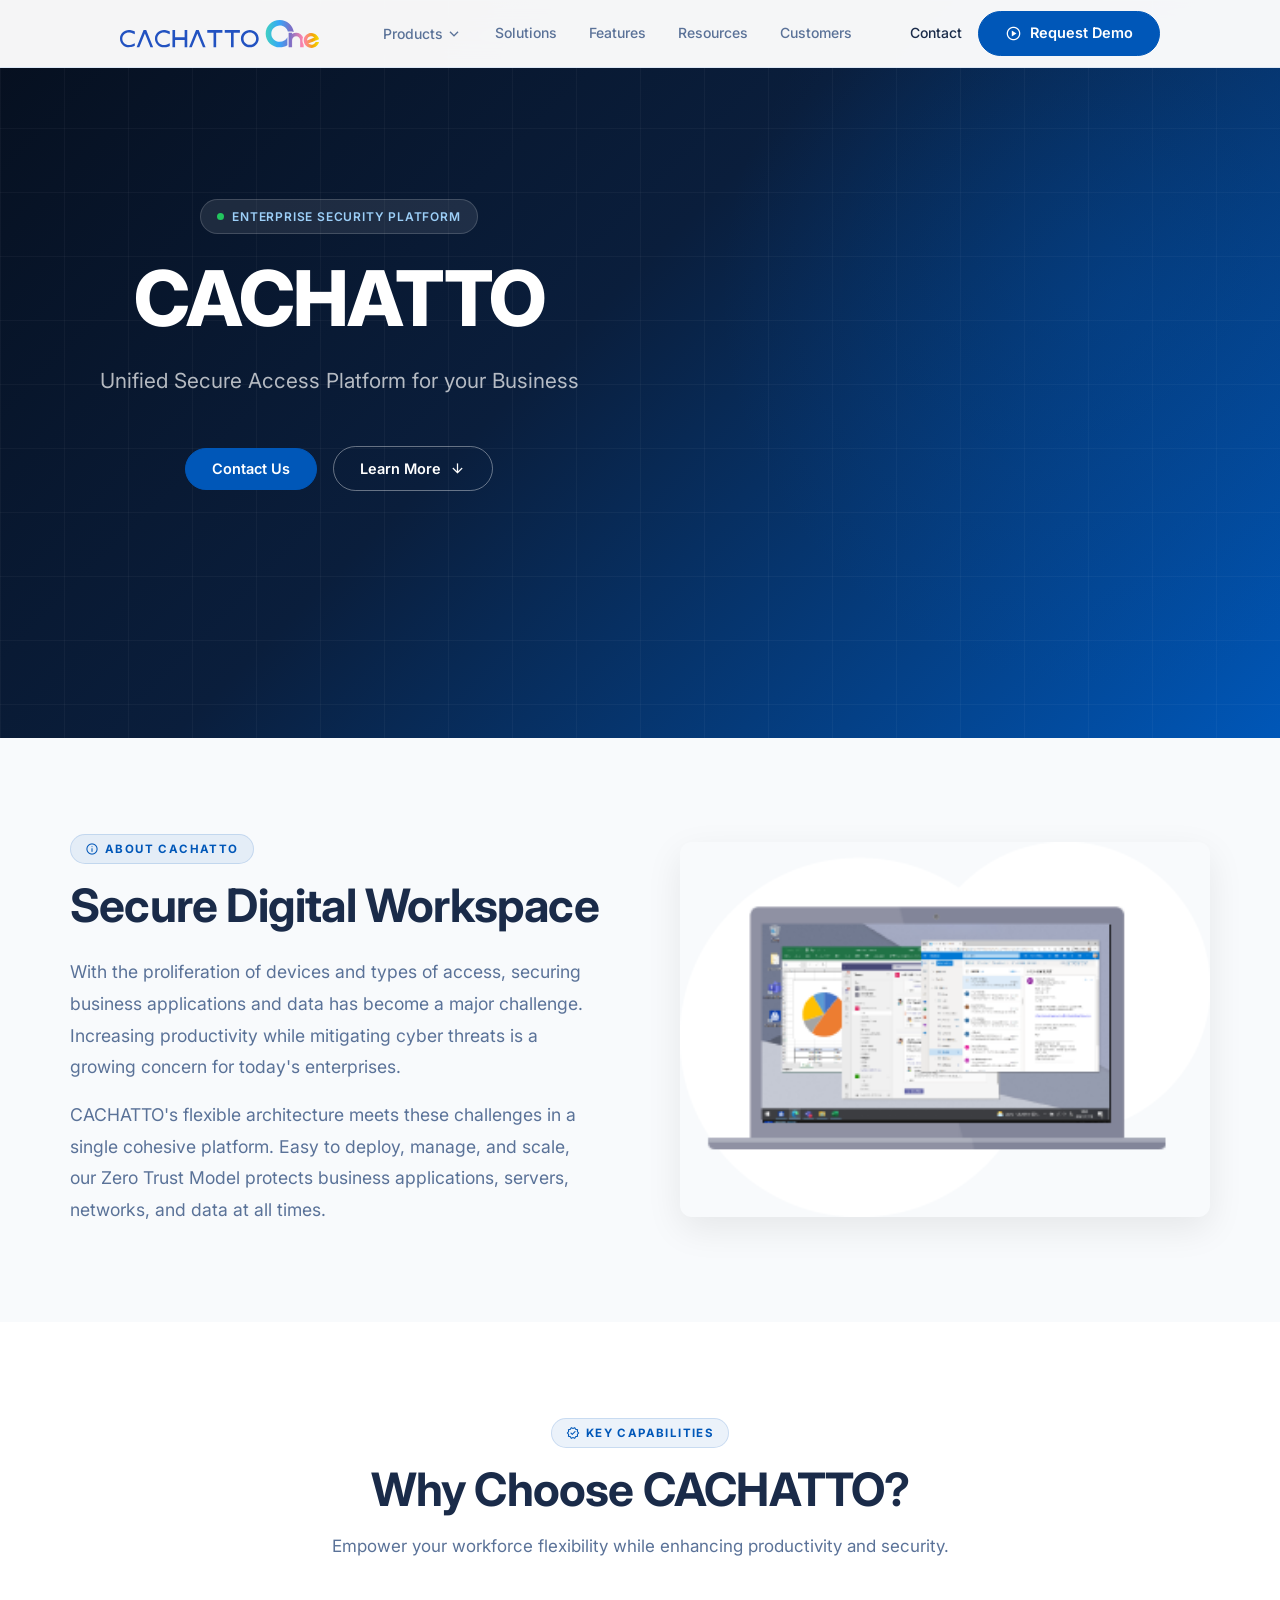
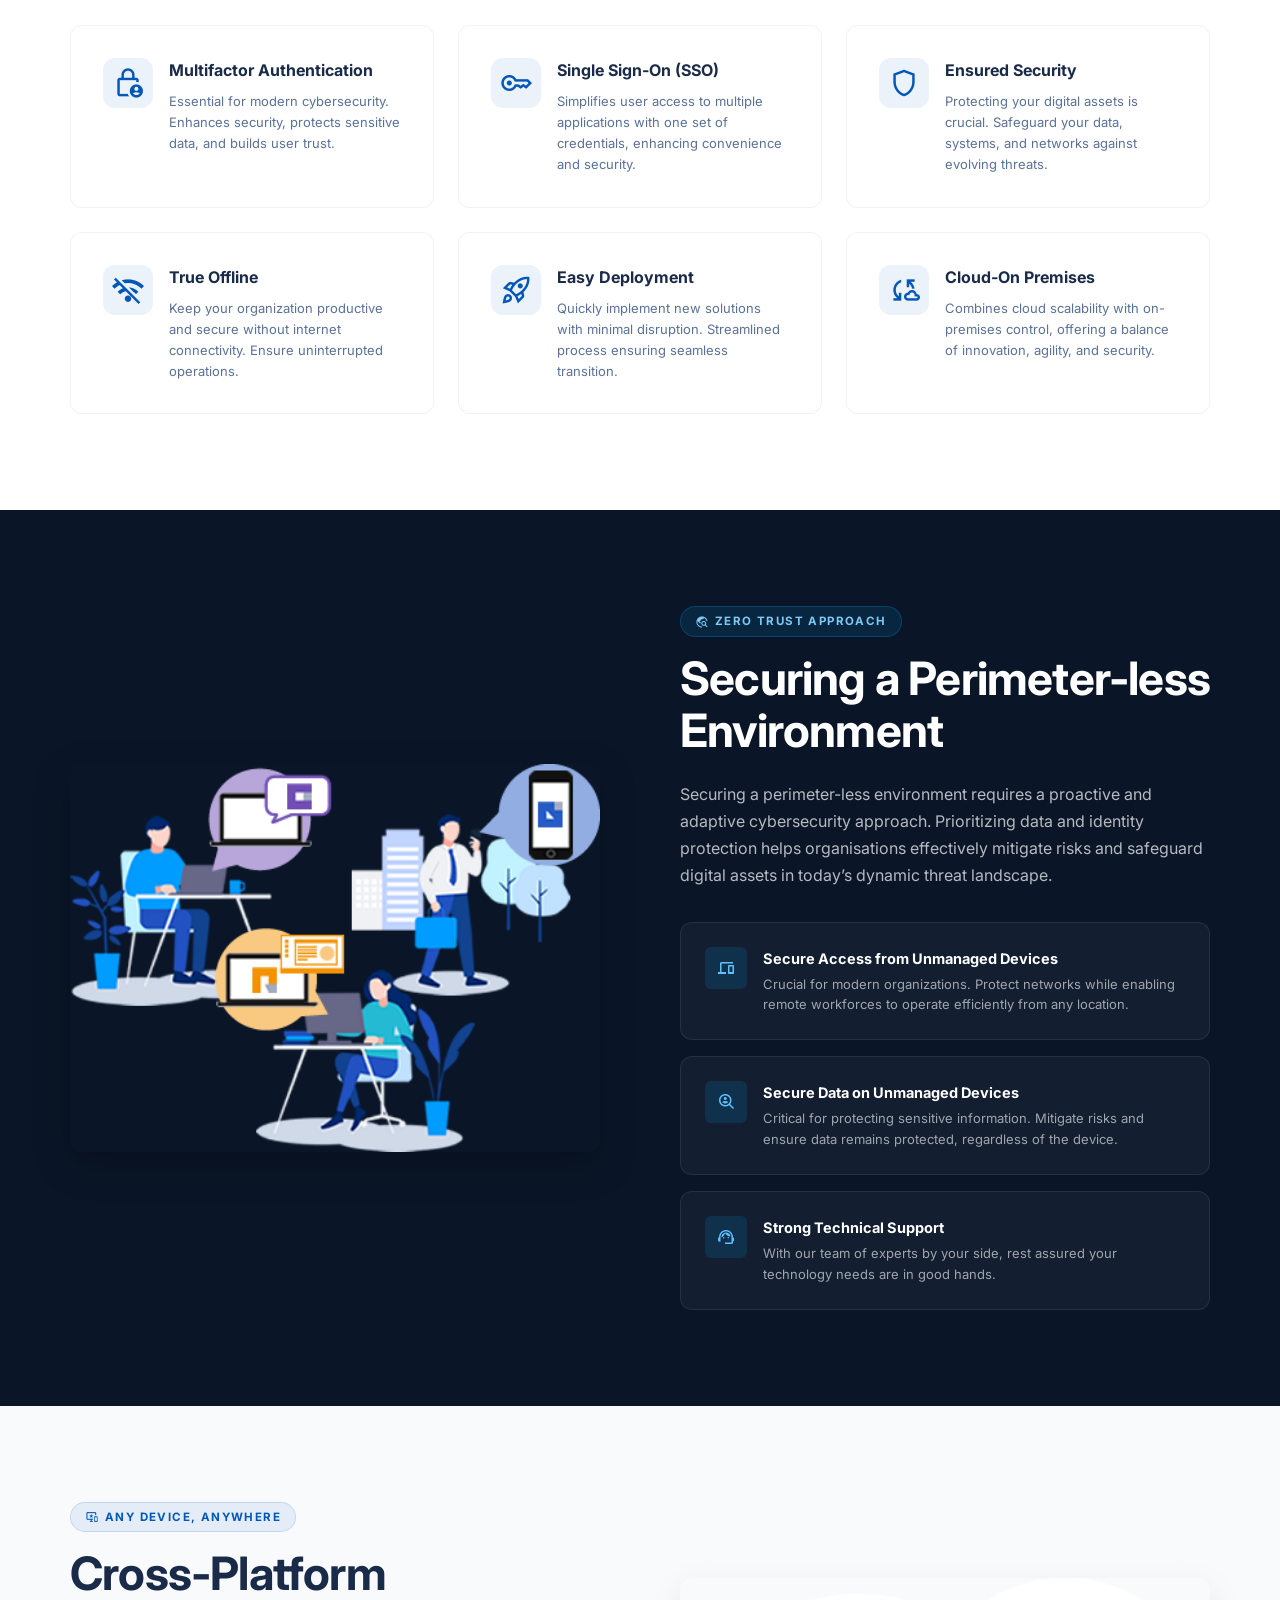
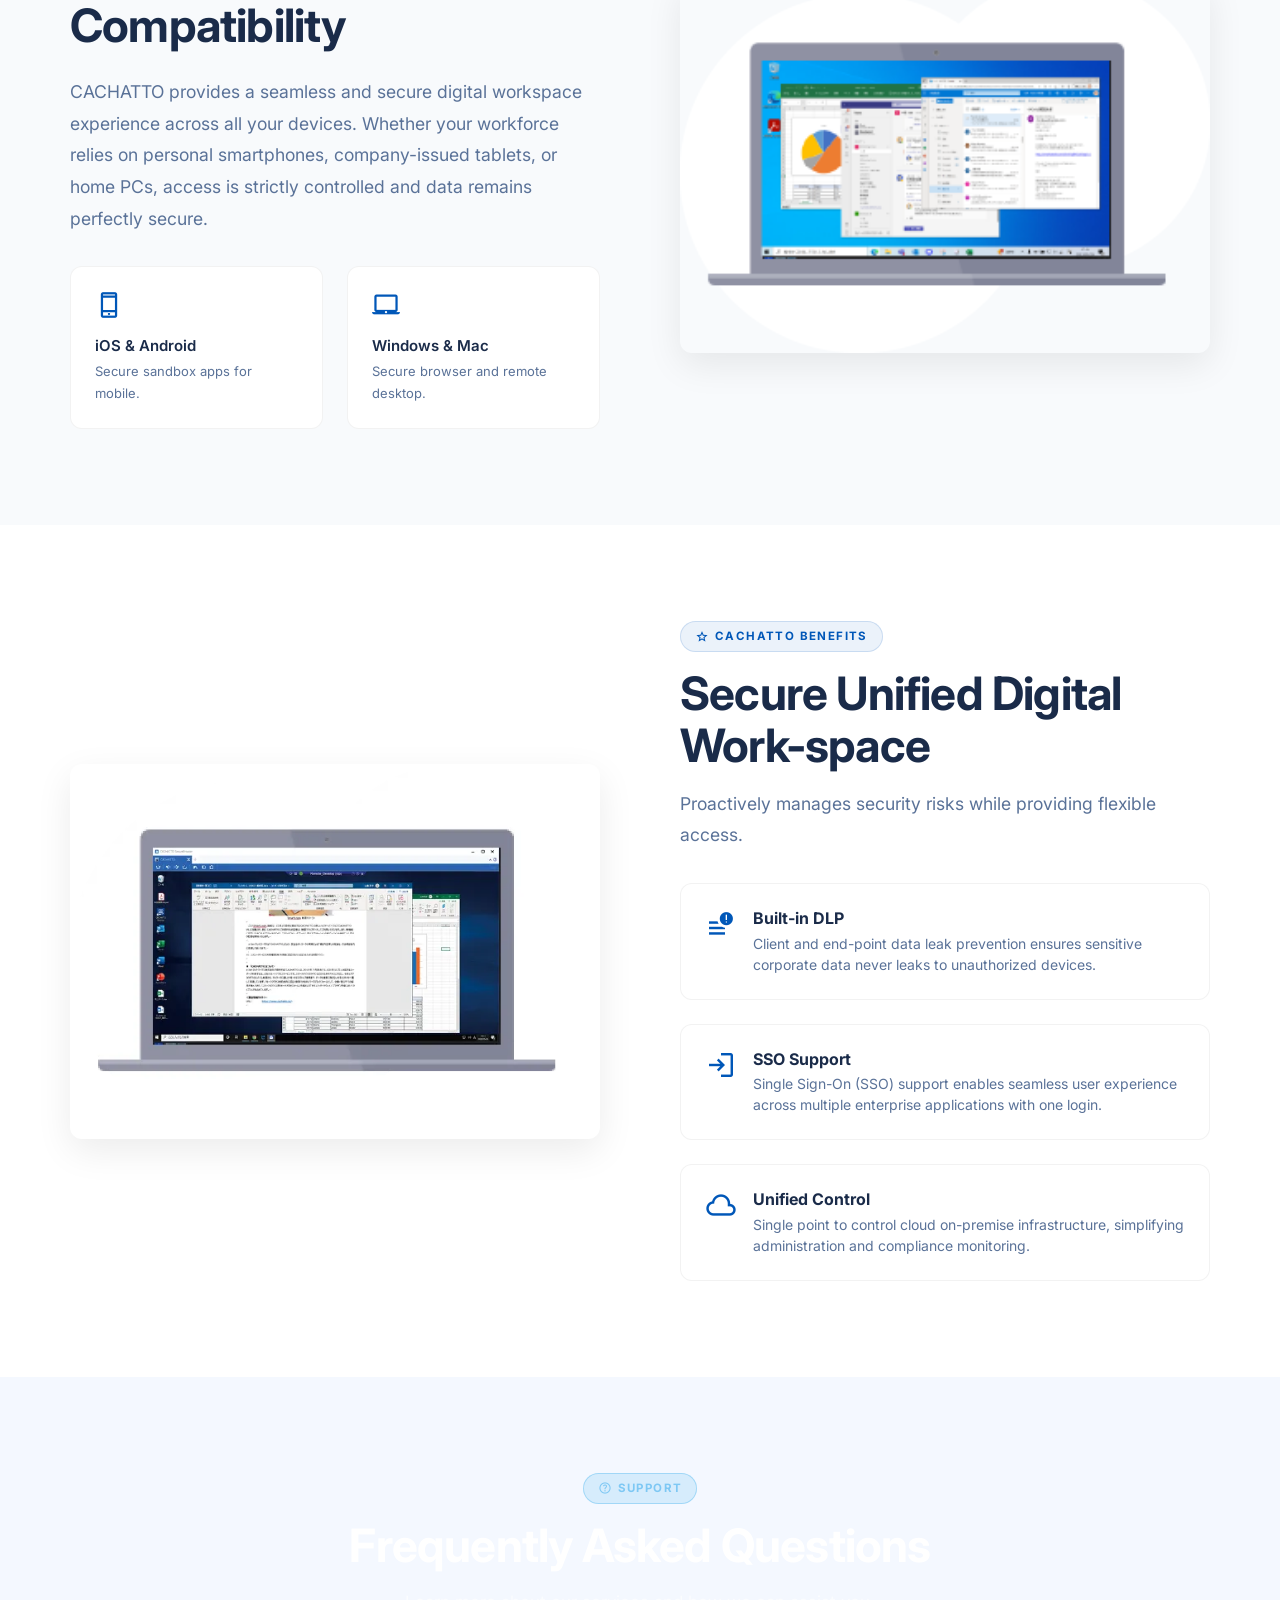
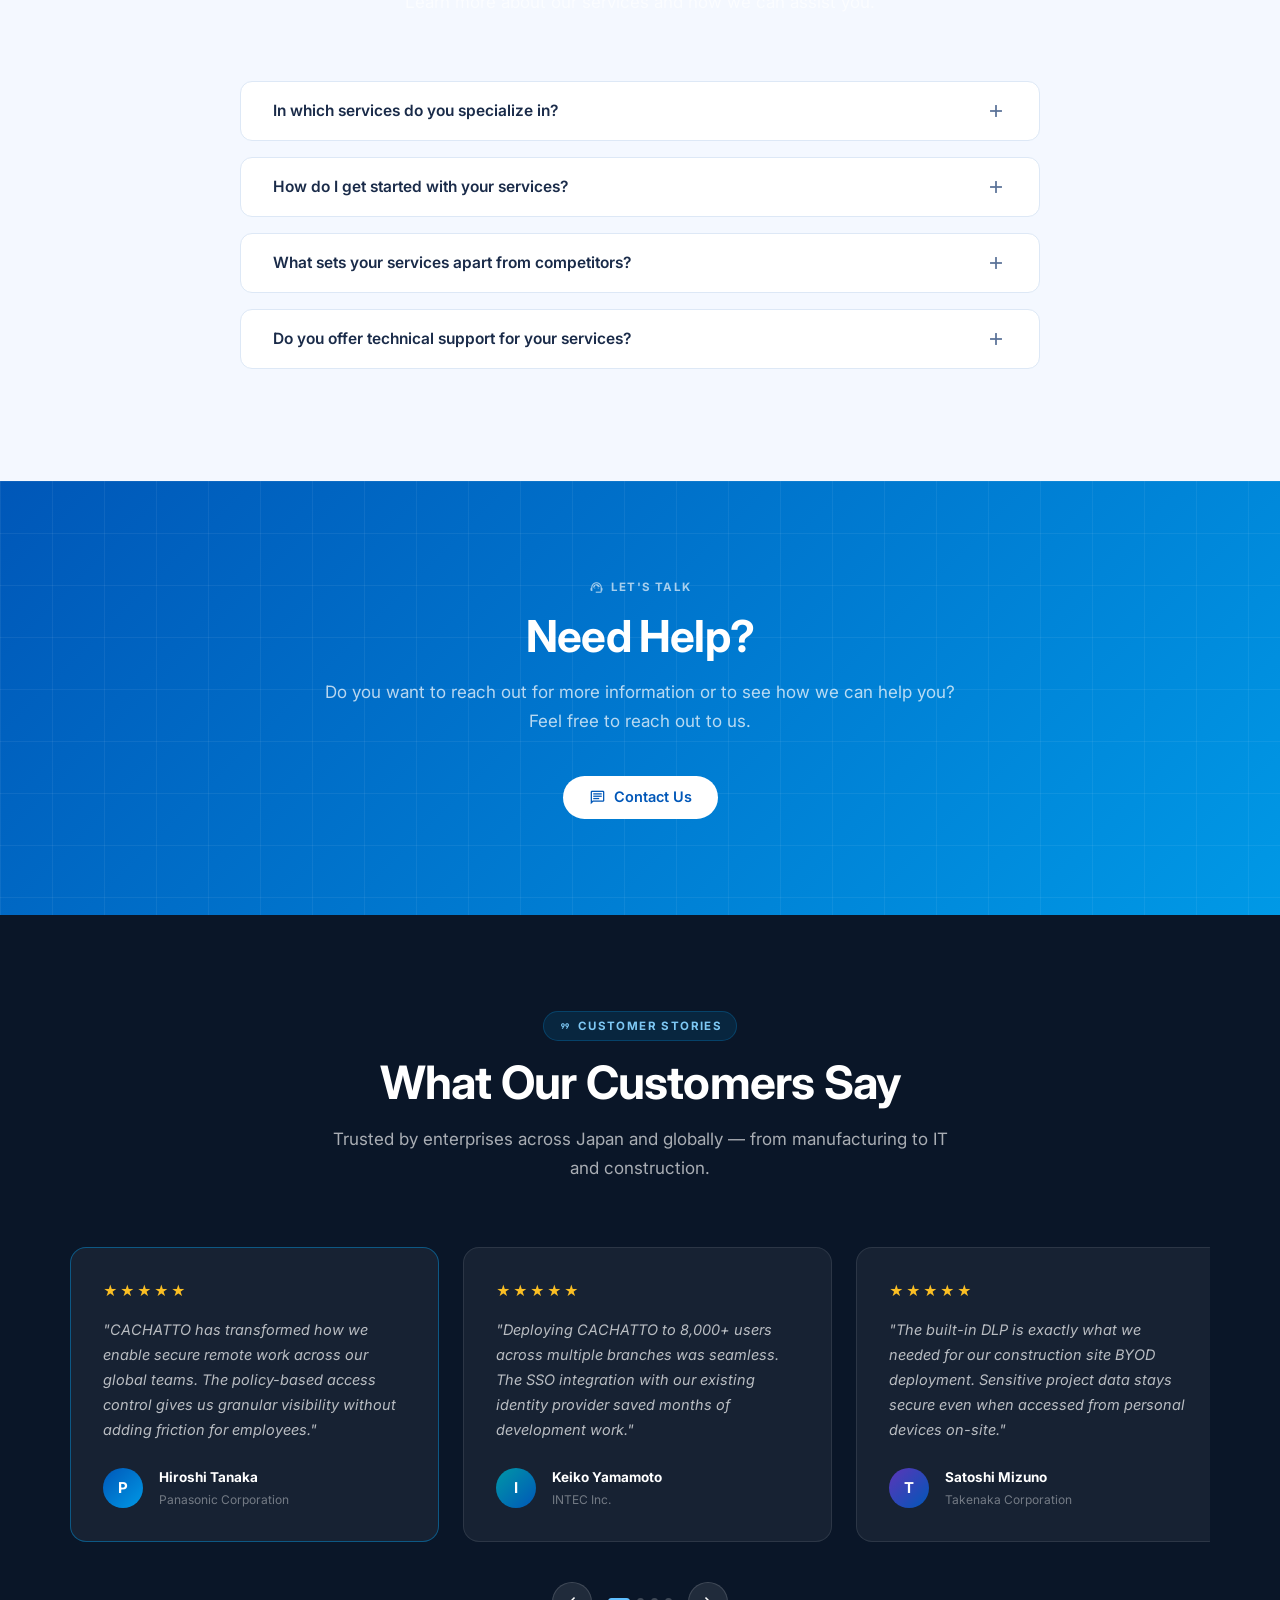
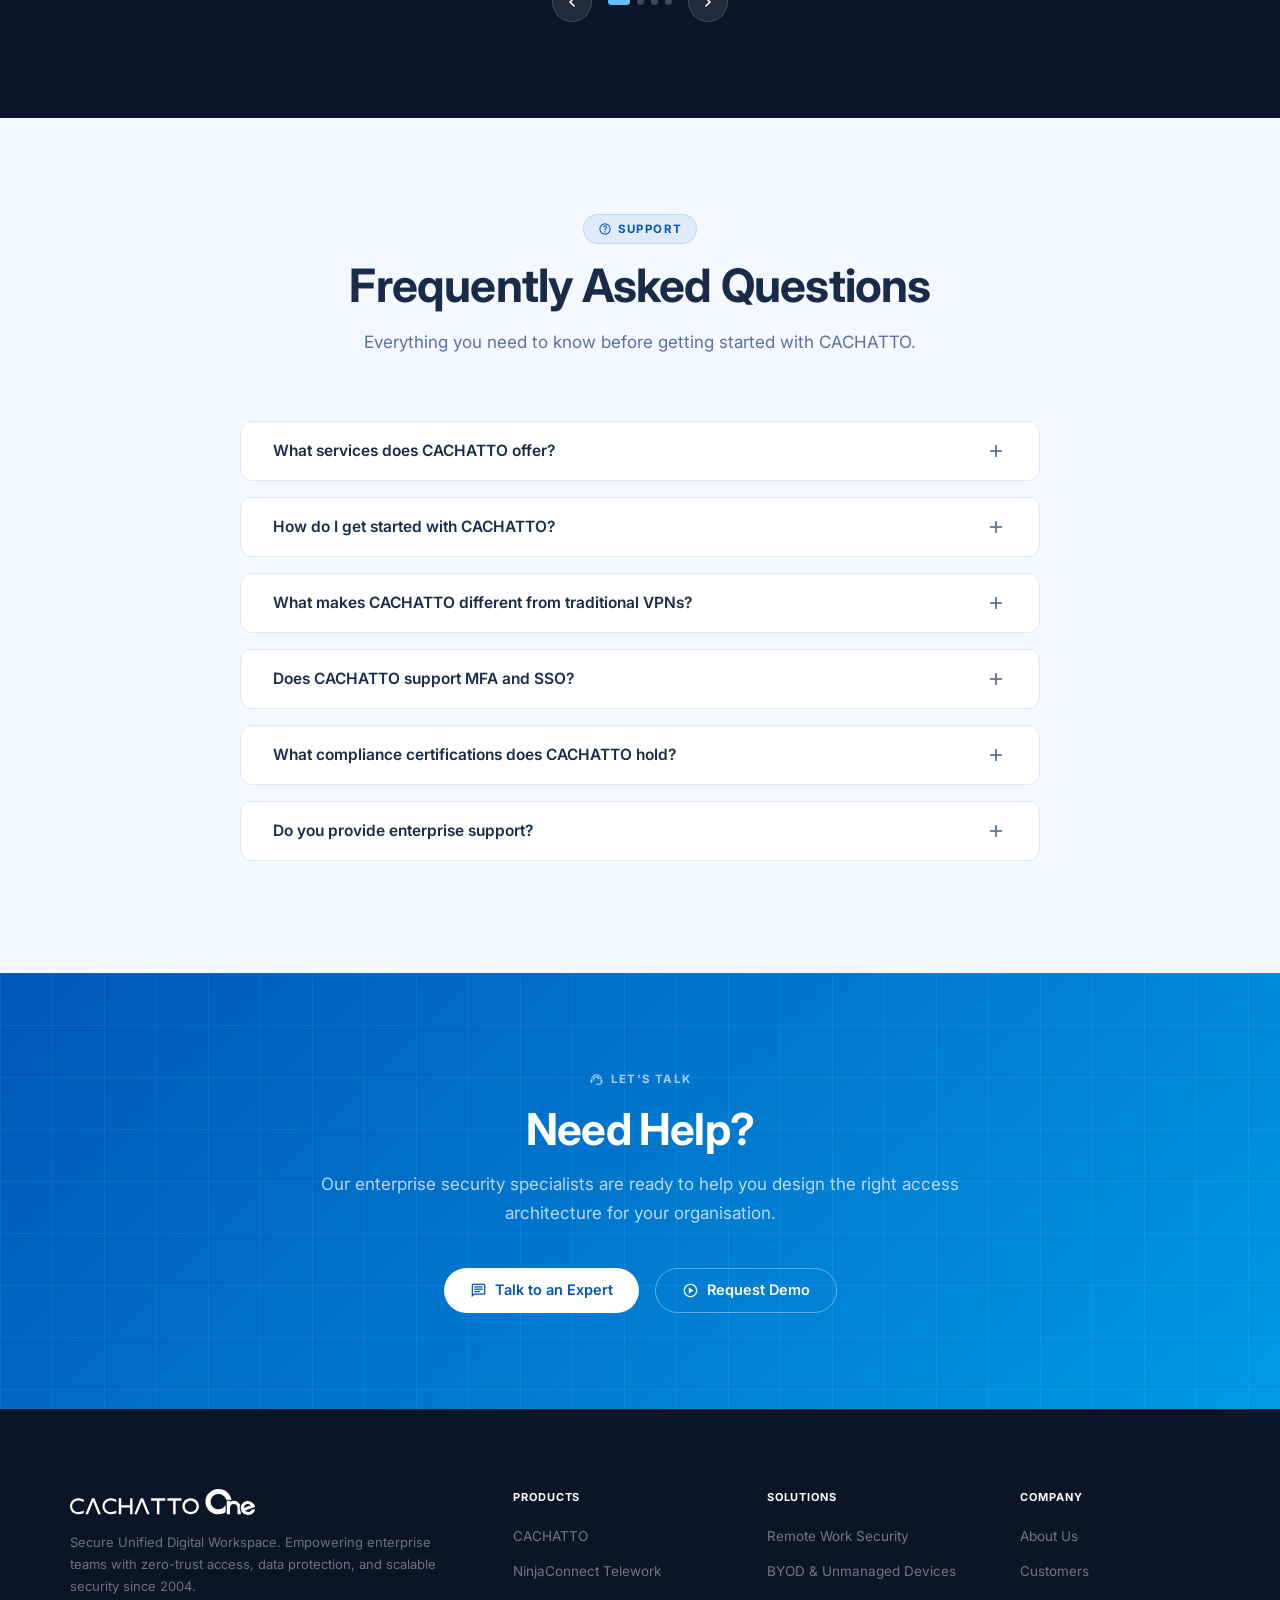
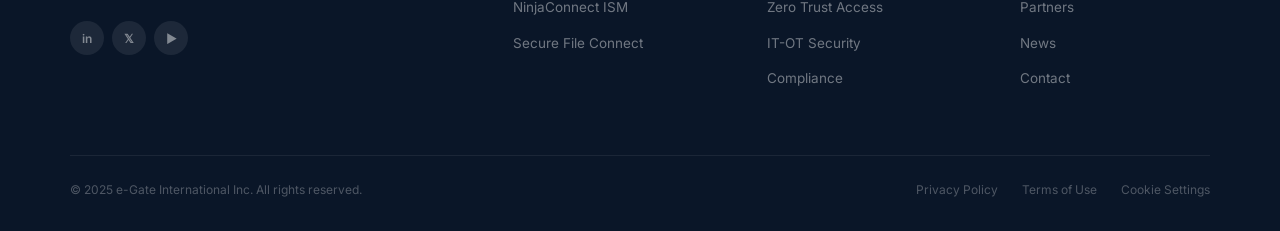
==== cachatto.html @ de4d3261 "Implement responsive split-layout, dropdown navigation, and dynamic hero slider styling." ====
<!DOCTYPE html>
<html lang="en">

<head>
  <meta charset="UTF-8" />
  <meta name="viewport" content="width=device-width, initial-scale=1.0" />
  <title>CACHATTO – Secure Unified Digital Workspace</title>
  <meta name="description"
    content="CACHATTO delivers policy-based zero-trust remote access for enterprise. Secure any device, any user, any location — with built-in MFA, SSO, and DLP." />
  <meta name="keywords" content="secure remote access, zero trust, BYOD, enterprise security, MFA, SSO, DLP" />

  <!-- Fonts -->
  <link rel="preconnect" href="https://fonts.googleapis.com" />
  <link rel="preconnect" href="https://fonts.gstatic.com" crossorigin />
  <link href="https://fonts.googleapis.com/css2?family=Inter:wght@300;400;500;600;700;800&display=swap"
    rel="stylesheet" />

  <!-- Material Symbols (Outlined, fixed-axes: size=24, weight=400, fill=0, grad=0) -->
  <link rel="stylesheet"
    href="https://fonts.googleapis.com/css2?family=Material+Symbols+Outlined:opsz,wght,FILL,GRAD@24,400,0,0" />

  <link rel="stylesheet" href="style.css" />
</head>

<body>

  <!-- ════════════════════════════════════════════════════════════
     NAVIGATION
════════════════════════════════════════════════════════════ -->
  <nav class="nav" id="mainNav" role="navigation" aria-label="Main navigation">
    <div class="nav__inner">

      <a href="index.html" class="nav__logo" id="logoHome" aria-label="CACHATTO home">
        <img src="Assets/logo_c1_h_clr.svg" alt="CACHATTO" width="140" height="28" />
      </a>

      <div class="nav__links" role="list">
        <div class="nav__dropdown" role="listitem">
          <a href="index.html#hero" class="nav__dropdown-toggle">Products <span
              class="material-symbols-outlined">expand_more</span></a>
          <div class="nav__dropdown-menu">
            <a href="cachatto.html">CACHATTO</a>
            <a href="index.html#hero" class="slide-link" data-slide="1">NinjaConnect Telework</a>
            <a href="index.html#hero" class="slide-link" data-slide="2">NinjaConnect ISM</a>
          </div>
        </div>
        <a href="index.html#perimeter" role="listitem">Solutions</a>
        <a href="index.html#features" role="listitem">Features</a>
        <a href="index.html#articles" role="listitem">Resources</a>
        <a href="index.html#testimonials" role="listitem">Customers</a>
      </div>

      <div class="nav__ctas">
        <a href="#contact" class="nav__contact">Contact</a>
        <a href="#cta" class="btn btn-primary" id="navDemo">
          <span class="material-symbols-outlined">play_circle</span>
          Request Demo
        </a>
      </div>

      <button class="nav__hamburger" id="hamburger" aria-label="Toggle menu" aria-expanded="false">
        <span></span><span></span><span></span>
      </button>
    </div>
  </nav>

  <!-- Mobile nav -->
  <nav class="nav__mobile" id="mobileNav" aria-label="Mobile navigation">
    <a href="index.html" id="mNavHome">Home</a>
    <div class="nav__mobile-dropdown">
      <button class="nav__mobile-toggle">Products <span class="material-symbols-outlined">expand_more</span></button>
      <div class="nav__mobile-menu">
        <a href="cachatto.html">CACHATTO</a>
        <a href="index.html#hero" class="slide-link" data-slide="1">NinjaConnect Telework</a>
        <a href="index.html#hero" class="slide-link" data-slide="2">NinjaConnect ISM</a>
      </div>
    </div>
    <a href="index.html#perimeter">Solutions</a>
    <a href="index.html#features">Features</a>
    <a href="index.html#articles">Resources</a>
    <a href="index.html#testimonials">Customers</a>
    <a href="#contact">Contact</a>
    <a href="#cta" class="btn btn-primary">Request Demo</a>
  </nav>


  <!-- ════════════════════════════════════════════════════════════
     PRODUCT HERO SECTION
════════════════════════════════════════════════════════════ -->
  <section class="hero-slider-section" id="hero" style="height: auto; min-height: 50vh;">
    <div class="hero-slider" style="height: 100%;">
      <div class="hero-track" style="transform: none; display: flex; width: 100%;">

        <!-- Static Slide: CACHATTO -->
        <div class="hero-slide active" style="width: 100%;">
          <div class="hero" aria-labelledby="heroHeadline">
            <div class="hero__grid-bg" aria-hidden="true"></div>
            <div class="hero__glow" aria-hidden="true"
              style="background: radial-gradient(ellipse 55% 55% at 65% 50%, rgba(0, 87, 184, 0.2) 0%, transparent 70%);">
            </div>

            <div class="hero__inner">
              <div class="hero__content"
                style="max-width: 800px; margin: 0 auto; text-align: center; display: flex; flex-direction: column; align-items: center; justify-content: center;">
                <div class="hero__badge" aria-label="Product">
                  <span class="hero__badge-dot"></span>
                  ENTERPRISE SECURITY PLATFORM
                </div>

                <h1 class="hero__headline" id="heroHeadline" style="font-size: clamp(3rem, 6vw, 5rem);">
                  CACHATTO
                </h1>

                <p class="hero__subtext" style="font-size: clamp(1.1rem, 2vw, 1.3rem); margin-bottom: var(--s2);">
                  Unified Secure Access Platform for your Business
                </p>

                <div class="hero__ctas" style="justify-content: center; margin-top: var(--s4);">
                  <a href="#cta" class="btn btn-primary">
                    Contact Us
                  </a>
                  <a href="#about" class="btn btn-outline-white">
                    Learn More
                    <span class="material-symbols-outlined">arrow_downward</span>
                  </a>
                </div>
              </div>
            </div>
          </div>
        </div>
      </div>
    </div>
  </section>

  <!-- ════════════════════════════════════════════════════════════
     ABOUT SECTION
════════════════════════════════════════════════════════════ -->
  <section class="section section--light-gray" id="about">
    <div class="split-layout">
      <div class="split-text fade-up" style="max-width: 600px;">
        <div class="eyebrow">
          <span class="material-symbols-outlined" aria-hidden="true">info</span>
          About CACHATTO
        </div>
        <h2 style="margin-bottom: var(--s3);">Secure Digital Workspace</h2>
        <p style="font-size: 1.1rem; line-height: 1.8; color: var(--c-text-muted); margin-bottom: var(--s2);">
          With the proliferation of devices and types of access, securing business applications and data has become a
          major challenge. Increasing productivity while mitigating cyber threats is a growing concern for today's
          enterprises.
        </p>
        <p style="font-size: 1.1rem; line-height: 1.8; color: var(--c-text-muted);">
          CACHATTO's flexible architecture meets these challenges in a single cohesive platform. Easy to deploy, manage,
          and scale, our Zero Trust Model protects business applications, servers, networks, and data at all times.
        </p>
      </div>
      <div class="split-image-wrapper fade-up d1">
        <img src="Assets/device_cscsw.webp" alt="CACHATTO interface on laptop" loading="lazy" />
      </div>
    </div>
  </section>

  <!-- ════════════════════════════════════════════════════════════
     CORE FEATURES GRID
════════════════════════════════════════════════════════════ -->
  <section class="section features-section" id="features">
    <div class="section-header">
      <div class="eyebrow">
        <span class="material-symbols-outlined" aria-hidden="true">verified</span>
        Key Capabilities
      </div>
      <h2 class="section-title">Why Choose CACHATTO?</h2>
      <p class="section-desc">
        Empower your workforce flexibility while enhancing productivity and security.
      </p>
    </div>

    <div class="features-grid">
      <div class="feat-item hover-lift fade-up d1"
        style="background: #fff; padding: var(--s4); border-radius: var(--r-md); border: 1px solid rgba(0,0,0,0.05);">
        <div class="feat-item__icon" aria-hidden="true" style="margin-bottom: var(--s2);">
          <span class="material-symbols-outlined" style="font-size: 32px; color: var(--c-blue);">lock_person</span>
        </div>
        <div class="feat-item__content">
          <div class="feat-item__title" style="font-size: 16px; margin-bottom: 8px;">Multifactor Authentication</div>
          <p class="feat-item__desc" style="margin: 0; color: var(--c-text-muted);">Essential for modern cybersecurity.
            Enhances security, protects sensitive data, and builds user trust.</p>
        </div>
      </div>

      <div class="feat-item hover-lift fade-up d2"
        style="background: #fff; padding: var(--s4); border-radius: var(--r-md); border: 1px solid rgba(0,0,0,0.05);">
        <div class="feat-item__icon" aria-hidden="true" style="margin-bottom: var(--s2);">
          <span class="material-symbols-outlined" style="font-size: 32px; color: var(--c-blue);">key</span>
        </div>
        <div class="feat-item__content">
          <div class="feat-item__title" style="font-size: 16px; margin-bottom: 8px;">Single Sign-On (SSO)</div>
          <p class="feat-item__desc" style="margin: 0; color: var(--c-text-muted);">Simplifies user access to multiple
            applications with one set of credentials, enhancing convenience and security.</p>
        </div>
      </div>

      <div class="feat-item hover-lift fade-up d3"
        style="background: #fff; padding: var(--s4); border-radius: var(--r-md); border: 1px solid rgba(0,0,0,0.05);">
        <div class="feat-item__icon" aria-hidden="true" style="margin-bottom: var(--s2);">
          <span class="material-symbols-outlined" style="font-size: 32px; color: var(--c-blue);">shield</span>
        </div>
        <div class="feat-item__content">
          <div class="feat-item__title" style="font-size: 16px; margin-bottom: 8px;">Ensured Security</div>
          <p class="feat-item__desc" style="margin: 0; color: var(--c-text-muted);">Protecting your digital assets is
            crucial. Safeguard your data, systems, and networks against evolving threats.</p>
        </div>
      </div>

      <div class="feat-item hover-lift fade-up d1"
        style="background: #fff; padding: var(--s4); border-radius: var(--r-md); border: 1px solid rgba(0,0,0,0.05);">
        <div class="feat-item__icon" aria-hidden="true" style="margin-bottom: var(--s2);">
          <span class="material-symbols-outlined" style="font-size: 32px; color: var(--c-blue);">wifi_off</span>
        </div>
        <div class="feat-item__content">
          <div class="feat-item__title" style="font-size: 16px; margin-bottom: 8px;">True Offline</div>
          <p class="feat-item__desc" style="margin: 0; color: var(--c-text-muted);">Keep your organization productive
            and secure without internet connectivity. Ensure uninterrupted operations.</p>
        </div>
      </div>

      <div class="feat-item hover-lift fade-up d2"
        style="background: #fff; padding: var(--s4); border-radius: var(--r-md); border: 1px solid rgba(0,0,0,0.05);">
        <div class="feat-item__icon" aria-hidden="true" style="margin-bottom: var(--s2);">
          <span class="material-symbols-outlined" style="font-size: 32px; color: var(--c-blue);">rocket_launch</span>
        </div>
        <div class="feat-item__content">
          <div class="feat-item__title" style="font-size: 16px; margin-bottom: 8px;">Easy Deployment</div>
          <p class="feat-item__desc" style="margin: 0; color: var(--c-text-muted);">Quickly implement new solutions with
            minimal disruption. Streamlined process ensuring seamless transition.</p>
        </div>
      </div>

      <div class="feat-item hover-lift fade-up d3"
        style="background: #fff; padding: var(--s4); border-radius: var(--r-md); border: 1px solid rgba(0,0,0,0.05);">
        <div class="feat-item__icon" aria-hidden="true" style="margin-bottom: var(--s2);">
          <span class="material-symbols-outlined" style="font-size: 32px; color: var(--c-blue);">cloud_sync</span>
        </div>
        <div class="feat-item__content">
          <div class="feat-item__title" style="font-size: 16px; margin-bottom: 8px;">Cloud-On Premises</div>
          <p class="feat-item__desc" style="margin: 0; color: var(--c-text-muted);">Combines cloud scalability with
            on-premises control, offering a balance of innovation, agility, and security.</p>
        </div>
      </div>
    </div>
  </section>

  <!-- ════════════════════════════════════════════════════════════
     SOLUTIONS DEEP DIVE
════════════════════════════════════════════════════════════ -->
  <section class="section section--dark perimeter-section" id="solutions">
    <div class="split-layout split-layout--reverse">
      <div class="split-text fade-up">
        <div class="eyebrow eyebrow--light">
          <span class="material-symbols-outlined" aria-hidden="true">travel_explore</span>
          Zero Trust Approach
        </div>
        <h2 style="color: #fff; margin-bottom: var(--s3);">Securing a Perimeter-less Environment</h2>
        <p style="color: rgba(255,255,255,0.7);">
          Securing a perimeter-less environment requires a proactive and adaptive cybersecurity approach. Prioritizing
          data and identity protection helps organisations effectively mitigate risks and safeguard digital assets in
          today’s dynamic threat landscape.
        </p>

        <div class="perimeter-points" style="margin-top: var(--s4);">
          <div class="p-point hover-lift fade-up">
            <div class="p-point__icon" aria-hidden="true"><span class="material-symbols-outlined">devices</span></div>
            <div>
              <div class="p-point__title" style="color: #fff;">Secure Access from Unmanaged Devices</div>
              <p class="p-point__desc" style="color: rgba(255,255,255,0.6);">Crucial for modern organizations. Protect
                networks while enabling remote workforces to operate efficiently from any location.</p>
            </div>
          </div>
          <div class="p-point hover-lift fade-up d1">
            <div class="p-point__icon" aria-hidden="true"><span
                class="material-symbols-outlined">data_loss_prevention</span></div>
            <div>
              <div class="p-point__title" style="color: #fff;">Secure Data on Unmanaged Devices</div>
              <p class="p-point__desc" style="color: rgba(255,255,255,0.6);">Critical for protecting sensitive
                information. Mitigate risks and ensure data remains protected, regardless of the device.</p>
            </div>
          </div>
          <div class="p-point hover-lift fade-up d2">
            <div class="p-point__icon" aria-hidden="true"><span class="material-symbols-outlined">support_agent</span>
            </div>
            <div>
              <div class="p-point__title" style="color: #fff;">Strong Technical Support</div>
              <p class="p-point__desc" style="color: rgba(255,255,255,0.6);">With our team of experts by your side, rest
                assured your technology needs are in good hands.</p>
            </div>
          </div>
        </div>
      </div>

      <div class="split-image-wrapper fade-up d1">
        <img src="Assets/concept_cachatto_2.png" alt="CACHATTO concept illustration" loading="lazy" />
      </div>
    </div>
  </section>

  <!-- ════════════════════════════════════════════════════════════
     DEVICE COMPATIBILITY
════════════════════════════════════════════════════════════ -->
  <section class="section section--light-gray" id="compatibility">
    <div class="split-layout">
      <div class="split-text fade-up">
        <div class="eyebrow">
          <span class="material-symbols-outlined" aria-hidden="true">important_devices</span>
          Any Device, Anywhere
        </div>
        <h2 style="margin-bottom: var(--s3);">Cross-Platform Compatibility</h2>
        <p style="font-size: 1.1rem; line-height: 1.8; color: var(--c-text-muted); margin-bottom: var(--s4);">
          CACHATTO provides a seamless and secure digital workspace experience across all your devices. Whether your
          workforce relies on personal smartphones, company-issued tablets, or home PCs, access is strictly controlled
          and data remains perfectly secure.
        </p>

        <div style="display: grid; grid-template-columns: 1fr 1fr; gap: var(--s3);">
          <div class="hover-lift"
            style="background: #fff; padding: var(--s3); border-radius: var(--r-md); border: 1px solid rgba(0,0,0,0.05);">
            <div style="color: var(--c-blue); margin-bottom: 8px;"><span class="material-symbols-outlined"
                style="font-size: 28px;">phone_iphone</span></div>
            <h4 style="margin: 0 0 4px 0; font-size: 15px;">iOS &amp; Android</h4>
            <p style="margin: 0; font-size: 13px; color: var(--c-text-muted);">Secure sandbox apps for mobile.</p>
          </div>
          <div class="hover-lift"
            style="background: #fff; padding: var(--s3); border-radius: var(--r-md); border: 1px solid rgba(0,0,0,0.05);">
            <div style="color: var(--c-blue); margin-bottom: 8px;"><span class="material-symbols-outlined"
                style="font-size: 28px;">laptop_mac</span></div>
            <h4 style="margin: 0 0 4px 0; font-size: 15px;">Windows &amp; Mac</h4>
            <p style="margin: 0; font-size: 13px; color: var(--c-text-muted);">Secure browser and remote desktop.</p>
          </div>
        </div>
      </div>

      <div class="split-image-wrapper fade-up d1">
        <img src="Assets/device_cscad.webp" alt="CACHATTO on mobile devices" loading="lazy" />
      </div>
    </div>
  </section>

  <!-- ════════════════════════════════════════════════════════════
     BENEFITS HIGHLIGHT
════════════════════════════════════════════════════════════ -->
  <section class="section policy-section" id="benefits">
    <div class="split-layout">
      <div class="split-image-wrapper fade-up">
        <img src="Assets/device_crd.webp" alt="CACHATTO Remote Desktop interface" loading="lazy" />
      </div>

      <div class="split-text fade-up d1">
        <div class="eyebrow">
          <span class="material-symbols-outlined" aria-hidden="true">star</span>
          CACHATTO Benefits
        </div>
        <h2 style="margin-bottom: var(--s2);">Secure Unified Digital Work-space</h2>
        <p style="font-size: 1.1rem; line-height: 1.8; color: var(--c-text-muted); margin-bottom: var(--s4);">
          Proactively manages security risks while providing flexible access.
        </p>

        <div style="display: flex; flex-direction: column; gap: var(--s3);">
          <article class="hover-lift"
            style="display: flex; gap: var(--s2); padding: var(--s3); background: #fff; border-radius: var(--r-md); border: 1px solid rgba(0,0,0,0.05);">
            <div style="color: var(--c-blue);"><span class="material-symbols-outlined"
                style="font-size: 32px;">data_alert</span></div>
            <div>
              <h3 style="margin: 0 0 4px 0; font-size: 16px;">Built-in DLP</h3>
              <p style="margin: 0; font-size: 14px; color: var(--c-text-muted); line-height: 1.5;">Client and end-point
                data leak prevention ensures sensitive corporate data never leaks to unauthorized devices.</p>
            </div>
          </article>

          <article class="hover-lift"
            style="display: flex; gap: var(--s2); padding: var(--s3); background: #fff; border-radius: var(--r-md); border: 1px solid rgba(0,0,0,0.05);">
            <div style="color: var(--c-blue);"><span class="material-symbols-outlined"
                style="font-size: 32px;">login</span></div>
            <div>
              <h3 style="margin: 0 0 4px 0; font-size: 16px;">SSO Support</h3>
              <p style="margin: 0; font-size: 14px; color: var(--c-text-muted); line-height: 1.5;">Single Sign-On (SSO)
                support enables seamless user experience across multiple enterprise applications with one login.</p>
            </div>
          </article>

          <article class="hover-lift"
            style="display: flex; gap: var(--s2); padding: var(--s3); background: #fff; border-radius: var(--r-md); border: 1px solid rgba(0,0,0,0.05);">
            <div style="color: var(--c-blue);"><span class="material-symbols-outlined"
                style="font-size: 32px;">cloud</span></div>
            <div>
              <h3 style="margin: 0 0 4px 0; font-size: 16px;">Unified Control</h3>
              <p style="margin: 0; font-size: 14px; color: var(--c-text-muted); line-height: 1.5;">Single point to
                control cloud on-premise infrastructure, simplifying administration and compliance monitoring.</p>
            </div>
          </article>
        </div>
      </div>
    </div>
  </section>

  <!-- ════════════════════════════════════════════════════════════
     FAQ
════════════════════════════════════════════════════════════ -->
  <section class="section section--dark faq-section" id="faq" aria-labelledby="faqTitle">
    <div class="section-header">
      <div class="eyebrow eyebrow--light">
        <span class="material-symbols-outlined" aria-hidden="true">help_outline</span>
        Support
      </div>
      <h2 class="section-title section-title--white" id="faqTitle">Frequently Asked Questions</h2>
      <p class="section-desc section-desc--white">Learn more about our services and how we can assist you.</p>
    </div>

    <div class="faq-inner" style="color: var(--c-text);">

      <div class="faq-item" id="faq1">
        <button class="faq-q" aria-expanded="false" aria-controls="faq1a" id="faq1btn">
          In which services do you specialize in?
          <span class="material-symbols-outlined" aria-hidden="true">add</span>
        </button>
        <div class="faq-a" id="faq1a" role="region" aria-labelledby="faq1btn">
          <ul style="padding-left: var(--s4); list-style-type: disc;">
            <li>Secure Remote Access to business apps and networks.</li>
            <li>Zero Trust Security for strict identity and endpoint protection.</li>
            <li>Multi-Factor Authentication (MFA) for enhanced login security.</li>
            <li>Single Sign-On (SSO) for easy access across platforms.</li>
            <li>Endpoint Control to safeguard data on user devices.</li>
            <li>BYOD and SaaS Security for protecting personal devices.</li>
            <li>IT-OT Security with network segmentation and built-in DLP.</li>
          </ul>
        </div>
      </div>

      <div class="faq-item" id="faq2">
        <button class="faq-q" aria-expanded="false" aria-controls="faq2a" id="faq2btn">
          How do I get started with your services?
          <span class="material-symbols-outlined" aria-hidden="true">add</span>
        </button>
        <div class="faq-a" id="faq2a" role="region" aria-labelledby="faq2btn">
          We specialize in serving a list of industries, e.g., healthcare, IT-OT industries, etc. Contact us to begin
          integrating CACHATTO into your infrastructure.
        </div>
      </div>

      <div class="faq-item" id="faq3">
        <button class="faq-q" aria-expanded="false" aria-controls="faq3a" id="faq3btn">
          What sets your services apart from competitors?
          <span class="material-symbols-outlined" aria-hidden="true">add</span>
        </button>
        <div class="faq-a" id="faq3a" role="region" aria-labelledby="faq3btn">
          Our services stand out due to key differentiators: no ports need to be opened, a personalized approach, deep
          industry expertise, and highly secure proprietary technology.
        </div>
      </div>

      <div class="faq-item" id="faq4">
        <button class="faq-q" aria-expanded="false" aria-controls="faq4a" id="faq4btn">
          Do you offer technical support for your services?
          <span class="material-symbols-outlined" aria-hidden="true">add</span>
        </button>
        <div class="faq-a" id="faq4a" role="region" aria-labelledby="faq4btn">
          Yes, we provide technical support to ensure smooth operation and resolution of any issues you may encounter.
          Our technical support team is available Monday – Friday during business hours 9:30 AM to 6:30 PM.
        </div>
      </div>

    </div>
  </section>

  <!-- ════════════════════════════════════════════════════════════
     FINAL CTA BANNER
════════════════════════════════════════════════════════════ -->
  <section class="cta-banner" id="cta" aria-labelledby="ctaTitle">
    <div class="cta-banner__inner">
      <div class="cta-banner__eyebrow">
        <span class="material-symbols-outlined" aria-hidden="true">support_agent</span>
        Let's Talk
      </div>
      <h2 id="ctaTitle">Need Help?</h2>
      <p>Do you want to reach out for more information or to see how we can help you? Feel free to reach out to us.</p>
      <div class="cta-banner__ctas">
        <a href="#contact" class="btn btn-white" id="ctaContact">
          <span class="material-symbols-outlined" aria-hidden="true">chat</span>
          Contact Us
        </a>
      </div>
    </div>
  </section>

  </section>


  <!-- ════════════════════════════════════════════════════════════
     TESTIMONIALS
════════════════════════════════════════════════════════════ -->
  <section class="section section--dark testimonials-section" id="testimonials" aria-labelledby="testiTitle">
    <div class="testi-wrapper">
      <div class="section-header">
        <div class="eyebrow eyebrow--light">
          <span class="material-symbols-outlined" aria-hidden="true">format_quote</span>
          Customer Stories
        </div>
        <h2 class="section-title section-title--white" id="testiTitle">What Our Customers Say</h2>
        <p class="section-desc section-desc--white">Trusted by enterprises across Japan and globally — from
          manufacturing to IT and construction.</p>
      </div>

      <div class="testi-track-outer" aria-live="polite" aria-label="Customer testimonials carousel">
        <div class="testi-track" id="testiTrack" role="list">

          <div class="testi-card is-active" role="listitem" aria-label="Testimonial from Panasonic">
            <div class="testi-stars" aria-label="5 out of 5 stars">★★★★★</div>
            <p class="testi-quote">
              "CACHATTO has transformed how we enable secure remote work across our global teams. The policy-based
              access control gives us granular visibility without adding friction for employees."
            </p>
            <div class="testi-footer">
              <div class="testi-avatar" style="background:linear-gradient(135deg,#0057B8,#0099E6);" aria-hidden="true">P
              </div>
              <div>
                <div class="testi-name">Hiroshi Tanaka</div>
                <div class="testi-company">Panasonic Corporation</div>
              </div>
            </div>
          </div>

          <div class="testi-card" role="listitem" aria-label="Testimonial from INTEC">
            <div class="testi-stars" aria-label="5 out of 5 stars">★★★★★</div>
            <p class="testi-quote">
              "Deploying CACHATTO to 8,000+ users across multiple branches was seamless. The SSO integration with our
              existing identity provider saved months of development work."
            </p>
            <div class="testi-footer">
              <div class="testi-avatar" style="background:linear-gradient(135deg,#0097A7,#0057B8);" aria-hidden="true">I
              </div>
              <div>
                <div class="testi-name">Keiko Yamamoto</div>
                <div class="testi-company">INTEC Inc.</div>
              </div>
            </div>
          </div>

          <div class="testi-card" role="listitem" aria-label="Testimonial from Takenaka">
            <div class="testi-stars" aria-label="5 out of 5 stars">★★★★★</div>
            <p class="testi-quote">
              "The built-in DLP is exactly what we needed for our construction site BYOD deployment. Sensitive project
              data stays secure even when accessed from personal devices on-site."
            </p>
            <div class="testi-footer">
              <div class="testi-avatar" style="background:linear-gradient(135deg,#5C35B8,#0057B8);" aria-hidden="true">T
              </div>
              <div>
                <div class="testi-name">Satoshi Mizuno</div>
                <div class="testi-company">Takenaka Corporation</div>
              </div>
            </div>
          </div>

          <div class="testi-card" role="listitem" aria-label="Testimonial from Fujitsu">
            <div class="testi-stars" aria-label="5 out of 5 stars">★★★★★</div>
            <p class="testi-quote">
              "Since switching to CACHATTO's zero-trust model, our IT team's support tickets for remote access issues
              dropped by 60%. The adaptive policies just work — without exceptions."
            </p>
            <div class="testi-footer">
              <div class="testi-avatar" style="background:linear-gradient(135deg,#D84040,#0057B8);" aria-hidden="true">F
              </div>
              <div>
                <div class="testi-name">Ryota Ishida</div>
                <div class="testi-company">Fujitsu Limited</div>
              </div>
            </div>
          </div>

        </div>
      </div>

      <!-- Controls -->
      <div class="testi-controls" role="group" aria-label="Testimonial navigation">
        <button class="testi-btn" id="testiPrev" aria-label="Previous testimonial">
          <span class="material-symbols-outlined" aria-hidden="true">chevron_left</span>
        </button>
        <div class="testi-dots" id="testiDots" role="group" aria-label="Testimonial indicators">
          <button class="testi-dot active" aria-label="Go to testimonial 1" aria-current="true"></button>
          <button class="testi-dot" aria-label="Go to testimonial 2"></button>
          <button class="testi-dot" aria-label="Go to testimonial 3"></button>
          <button class="testi-dot" aria-label="Go to testimonial 4"></button>
        </div>
        <button class="testi-btn" id="testiNext" aria-label="Next testimonial">
          <span class="material-symbols-outlined" aria-hidden="true">chevron_right</span>
        </button>
      </div>
    </div>
  </section>


  <!-- ════════════════════════════════════════════════════════════
     FAQ
════════════════════════════════════════════════════════════ -->
  <section class="section faq-section" id="faq" aria-labelledby="faqTitle">
    <div class="section-header">
      <div class="eyebrow">
        <span class="material-symbols-outlined" aria-hidden="true">help_outline</span>
        Support
      </div>
      <h2 class="section-title" id="faqTitle">Frequently Asked Questions</h2>
      <p class="section-desc">Everything you need to know before getting started with CACHATTO.</p>
    </div>

    <div class="faq-inner">

      <div class="faq-item" id="faq1">
        <button class="faq-q" aria-expanded="false" aria-controls="faq1a" id="faq1btn">
          What services does CACHATTO offer?
          <span class="material-symbols-outlined" aria-hidden="true">add</span>
        </button>
        <div class="faq-a" id="faq1a" role="region" aria-labelledby="faq1btn">
          CACHATTO provides a comprehensive suite of enterprise security services including secure remote access,
          zero-trust network access (ZTNA), multi-factor authentication, single sign-on, data leak prevention, and IT-OT
          security solutions.
          <div class="faq-tags">
            <span class="faq-tag"><span class="material-symbols-outlined">vpn_key</span>Remote Access</span>
            <span class="faq-tag"><span class="material-symbols-outlined">verified_user</span>Zero Trust</span>
            <span class="faq-tag"><span class="material-symbols-outlined">lock_person</span>MFA</span>
            <span class="faq-tag"><span class="material-symbols-outlined">key</span>SSO</span>
          </div>
        </div>
      </div>

      <div class="faq-item" id="faq2">
        <button class="faq-q" aria-expanded="false" aria-controls="faq2a" id="faq2btn">
          How do I get started with CACHATTO?
          <span class="material-symbols-outlined" aria-hidden="true">add</span>
        </button>
        <div class="faq-a" id="faq2a" role="region" aria-labelledby="faq2btn">
          Getting started is simple. Request a demo and our enterprise solutions team will assess your environment,
          define access policies, and guide you through a pilot deployment — typically live within 2–4 weeks with
          dedicated onboarding support.
          <div class="faq-tags">
            <span class="faq-tag"><span class="material-symbols-outlined">calendar_today</span>2–4 weeks to go
              live</span>
            <span class="faq-tag"><span class="material-symbols-outlined">support_agent</span>Dedicated support</span>
          </div>
        </div>
      </div>

      <div class="faq-item" id="faq3">
        <button class="faq-q" aria-expanded="false" aria-controls="faq3a" id="faq3btn">
          What makes CACHATTO different from traditional VPNs?
          <span class="material-symbols-outlined" aria-hidden="true">add</span>
        </button>
        <div class="faq-a" id="faq3a" role="region" aria-labelledby="faq3btn">
          Unlike traditional VPNs that grant broad network access, CACHATTO uses a zero-trust model — granting access to
          specific applications per user, per device, per context. No data touches endpoints, DLP is built-in, and
          policies adapt in real time.
          <div class="faq-tags">
            <span class="faq-tag"><span class="material-symbols-outlined">verified_user</span>Zero Trust</span>
            <span class="faq-tag"><span class="material-symbols-outlined">data_loss_prevention</span>Built-in DLP</span>
            <span class="faq-tag"><span class="material-symbols-outlined">policy</span>Policy Adaptive</span>
          </div>
        </div>
      </div>

      <div class="faq-item" id="faq4">
        <button class="faq-q" aria-expanded="false" aria-controls="faq4a" id="faq4btn">
          Does CACHATTO support MFA and SSO?
          <span class="material-symbols-outlined" aria-hidden="true">add</span>
        </button>
        <div class="faq-a" id="faq4a" role="region" aria-labelledby="faq4btn">
          Yes. CACHATTO natively supports FIDO2/WebAuthn, TOTP, hardware tokens, and biometrics for MFA. For SSO, it
          integrates with SAML 2.0 and OIDC — connecting to your existing identity provider (Microsoft Entra, Okta, G
          Suite, etc.) in minutes.
          <div class="faq-tags">
            <span class="faq-tag"><span class="material-symbols-outlined">fingerprint</span>FIDO2 / WebAuthn</span>
            <span class="faq-tag"><span class="material-symbols-outlined">key</span>SAML 2.0 / OIDC</span>
          </div>
        </div>
      </div>

      <div class="faq-item" id="faq5">
        <button class="faq-q" aria-expanded="false" aria-controls="faq5a" id="faq5btn">
          What compliance certifications does CACHATTO hold?
          <span class="material-symbols-outlined" aria-hidden="true">add</span>
        </button>
        <div class="faq-a" id="faq5a" role="region" aria-labelledby="faq5btn">
          CACHATTO maintains ISO 27001, SOC 2 Type II, GDPR compliance, and FIDO2/WebAuthn certification. Our
          infrastructure undergoes annual third-party security audits and continuous penetration testing.
          <div class="faq-tags">
            <span class="faq-tag"><span class="material-symbols-outlined">verified_user</span>ISO 27001</span>
            <span class="faq-tag"><span class="material-symbols-outlined">security</span>SOC 2 Type II</span>
            <span class="faq-tag"><span class="material-symbols-outlined">privacy_tip</span>GDPR</span>
            <span class="faq-tag"><span class="material-symbols-outlined">fingerprint</span>FIDO2</span>
          </div>
        </div>
      </div>

      <div class="faq-item" id="faq6">
        <button class="faq-q" aria-expanded="false" aria-controls="faq6a" id="faq6btn">
          Do you provide enterprise support?
          <span class="material-symbols-outlined" aria-hidden="true">add</span>
        </button>
        <div class="faq-a" id="faq6a" role="region" aria-labelledby="faq6btn">
          Yes. All enterprise plans include 24/7 dedicated support with Japanese and English-speaking engineers,
          SLA-backed response times, and a dedicated customer success manager. On-site professional services are also
          available.
          <div class="faq-tags">
            <span class="faq-tag"><span class="material-symbols-outlined">support_agent</span>24/7 Support</span>
            <span class="faq-tag"><span class="material-symbols-outlined">groups</span>Dedicated CSM</span>
            <span class="faq-tag"><span class="material-symbols-outlined">handshake</span>Professional Services</span>
          </div>
        </div>
      </div>

    </div>
  </section>


  <!-- ════════════════════════════════════════════════════════════
     FINAL CTA BANNER
════════════════════════════════════════════════════════════ -->
  <section class="cta-banner" id="cta" aria-labelledby="ctaTitle">
    <div class="cta-banner__inner">
      <div class="cta-banner__eyebrow">
        <span class="material-symbols-outlined" aria-hidden="true">support_agent</span>
        Let's Talk
      </div>
      <h2 id="ctaTitle">Need Help?</h2>
      <p>Our enterprise security specialists are ready to help you design the right access architecture for your
        organisation.</p>
      <div class="cta-banner__ctas">
        <a href="#contact" class="btn btn-white" id="ctaContact">
          <span class="material-symbols-outlined" aria-hidden="true">chat</span>
          Talk to an Expert
        </a>
        <a href="#cta" class="btn btn-outline-white" id="ctaDemo">
          <span class="material-symbols-outlined" aria-hidden="true">play_circle</span>
          Request Demo
        </a>
      </div>
    </div>
  </section>


  <!-- ════════════════════════════════════════════════════════════
     FOOTER
════════════════════════════════════════════════════════════ -->
  <footer class="footer" id="contact" role="contentinfo">
    <div class="footer__top">

      <div class="footer__brand">
        <div class="footer__logo">
          <img src="Assets/logo_c1_h_clr.svg" alt="CACHATTO" width="130" height="26" />
        </div>
        <p class="footer__tagline">
          Secure Unified Digital Workspace. Empowering enterprise teams with zero-trust access, data protection, and
          scalable security since 2004.
        </p>
        <div class="footer__social" aria-label="Social media links">
          <a href="#" aria-label="LinkedIn">in</a>
          <a href="#" aria-label="Twitter">𝕏</a>
          <a href="#" aria-label="YouTube">▶</a>
        </div>
      </div>

      <div class="footer__col">
        <div class="footer__col-title">Products</div>
        <ul>
          <li><a href="#">CACHATTO</a></li>
          <li><a href="#">NinjaConnect Telework</a></li>
          <li><a href="#">NinjaConnect ISM</a></li>
          <li><a href="#">Secure File Connect</a></li>
        </ul>
      </div>

      <div class="footer__col">
        <div class="footer__col-title">Solutions</div>
        <ul>
          <li><a href="#">Remote Work Security</a></li>
          <li><a href="#">BYOD &amp; Unmanaged Devices</a></li>
          <li><a href="#">Zero Trust Access</a></li>
          <li><a href="#">IT-OT Security</a></li>
          <li><a href="#">Compliance</a></li>
        </ul>
      </div>

      <div class="footer__col">
        <div class="footer__col-title">Company</div>
        <ul>
          <li><a href="#">About Us</a></li>
          <li><a href="#">Customers</a></li>
          <li><a href="#">Partners</a></li>
          <li><a href="#">News</a></li>
          <li><a href="#">Contact</a></li>
        </ul>
      </div>

    </div>

    <div class="footer__bottom">
      <span class="footer__copy">
        &copy; 2025 e-Gate International Inc. All rights reserved.
      </span>
      <nav class="footer__legal" aria-label="Legal links">
        <a href="#">Privacy Policy</a>
        <a href="#">Terms of Use</a>
        <a href="#">Cookie Settings</a>
      </nav>
    </div>
  </footer>

  <script src="script.js"></script>
</body>

</html>
---- style.css ----
﻿/* ============================================================
   CACHATTO – Enterprise Product Page  |  style.css
   Light Mode Only · Inter · Material Symbols · 8pt Grid
   ============================================================ */

/* ── 1. CSS VARIABLES ─────────────────────────────────────── */
:root {
  /* Brand */
  --c-navy:        #0A1628;
  --c-blue:        #0057B8;
  --c-blue-mid:    #0077CC;
  --c-blue-light:  #0099E6;
  --c-accent:      #00C2FF;

  /* Backgrounds */
  --c-white:       #FFFFFF;
  --c-bg-section:  #F4F8FF;
  --c-bg-alt:      #EBF2FF;

  /* Text */
  --c-text:        #1A2B49;
  --c-text-muted:  #5A7298;
  --c-text-light:  #8AA0B8;

  /* UI */
  --c-border:      #DDE8F6;
  --c-success:     #22C55E;
  --c-warn:        #F59E0B;

  /* Gradients */
  --g-hero:   linear-gradient(135deg, #060F1E 0%, #0A1E3C 45%, #0057B8 100%);
  --g-blue:   linear-gradient(135deg, #0057B8, #0099E6);
  --g-cta:    linear-gradient(135deg, #0057B8 0%, #0099E6 100%);
  --g-teal:   linear-gradient(135deg, #0097A7, #0057B8);
  --g-purple: linear-gradient(135deg, #5C35B8, #0057B8);

  /* Shadows */
  --shadow-sm:   0 1px 4px rgba(0,87,184,0.06);
  --shadow-md:   0 4px 24px rgba(0,87,184,0.10);
  --shadow-lg:   0 8px 40px rgba(0,87,184,0.16);

  /* Font */
  --font: 'Inter', -apple-system, BlinkMacSystemFont, 'Segoe UI', sans-serif;

  /* Spacing (8pt grid) */
  --s1:  8px;   --s2: 16px;  --s3:  24px;
  --s4:  32px;  --s5: 40px;  --s6:  48px;
  --s7:  64px;  --s8: 80px;  --s9:  96px;
  --s10: 120px;

  /* Radii */
  --r-sm:   6px;
  --r-md:   12px;
  --r-lg:   16px;
  --r-xl:   24px;
  --r-pill: 999px;
}

/* ── 2. RESET ─────────────────────────────────────────────── */
*, *::before, *::after { box-sizing: border-box; margin: 0; padding: 0; }
html { scroll-behavior: smooth; -webkit-font-smoothing: antialiased; }
body {
  font-family: var(--font);
  font-size: 16px;
  line-height: 1.6;
  color: var(--c-text);
  background: var(--c-white);
  overflow-x: hidden;
}
img { display: block; max-width: 100%; height: auto; }
a { color: inherit; text-decoration: none; }
ul, ol { list-style: none; }
button { cursor: pointer; font-family: var(--font); border: none; background: none; }

/* ── 3. MATERIAL SYMBOLS ──────────────────────────────────── */
.material-symbols-outlined {
  font-family: 'Material Symbols Outlined';
  font-weight: normal;
  font-style: normal;
  font-size: 24px;
  line-height: 1;
  letter-spacing: normal;
  text-transform: none;
  display: inline-block;
  white-space: nowrap;
  word-wrap: normal;
  direction: ltr;
  -webkit-font-smoothing: antialiased;
  font-feature-settings: 'liga';
}

/* ── 4. TYPOGRAPHY ────────────────────────────────────────── */
h1 { font-size: clamp(36px, 5.5vw, 62px); font-weight: 800; line-height: 1.07; letter-spacing: -1.5px; }
h2 { font-size: clamp(28px, 4vw, 46px);   font-weight: 700; line-height: 1.13; letter-spacing: -0.8px; }
h3 { font-size: clamp(17px, 2vw, 21px);   font-weight: 700; line-height: 1.3;  }
h4 { font-size: 16px; font-weight: 600; line-height: 1.4; }
p  { line-height: 1.7; }

/* ── 5. LAYOUT UTILITIES ──────────────────────────────────── */
.container { max-width: 1140px; margin: 0 auto; padding: 0 var(--s3); }
.section    { padding: var(--s9) var(--s3); }
.section--alt  { background: var(--c-bg-section); }
.section--light-gray { background: #f8fafc; }
.section--dark { background: var(--c-navy); }

/* Side-by-Side Split Layout */
.split-layout {
  display: flex;
  flex-direction: column;
  gap: var(--s5);
  align-items: center;
  max-width: 1140px;
  margin: 0 auto;
}
@media (min-width: 900px) {
  .split-layout {
    flex-direction: row;
    justify-content: space-between;
    gap: var(--s8);
  }
  .split-layout > * {
    flex: 1;
  }
  .split-layout--reverse {
    flex-direction: row-reverse;
  }
}

.split-image-wrapper img {
  width: 100%;
  height: auto;
  border-radius: var(--r-md);
  box-shadow: 0 12px 36px rgba(0,0,0,0.08);
}
.section--dark .split-image-wrapper img {
  box-shadow: 0 12px 36px rgba(0,0,0,0.3);
}

.hover-lift {
  transition: transform 0.3s ease, box-shadow 0.3s ease;
}
.hover-lift:hover {
  transform: translateY(-4px);
  box-shadow: 0 12px 28px rgba(0,0,0,0.1);
}
.section--dark .hover-lift:hover {
  box-shadow: 0 12px 28px rgba(0,0,0,0.35);
}

.section-header { text-align: center; margin-bottom: var(--s7); }
.section-header.left-aligned { text-align: left; }

.eyebrow {
  display: inline-flex; align-items: center; gap: 6px;
  font-size: 11.5px; font-weight: 700; letter-spacing: 1.4px;
  text-transform: uppercase; color: var(--c-blue);
  background: rgba(0,87,184,0.08);
  border: 1px solid rgba(0,87,184,0.15);
  border-radius: var(--r-pill); padding: 5px 14px;
  margin-bottom: var(--s2);
}
.eyebrow--light {
  color: #7EC8F4;
  background: rgba(0,153,230,0.12);
  border-color: rgba(0,153,230,0.25);
}
.eyebrow .material-symbols-outlined { font-size: 14px; }

.section-title       { color: var(--c-text); margin-bottom: var(--s2); }
.section-title--white { color: #fff; }
.section-desc  { font-size: 17px; color: var(--c-text-muted); max-width: 620px; margin: 0 auto; }
.section-desc--white { color: rgba(255,255,255,0.65); }

/* ── 6. BUTTONS ───────────────────────────────────────────── */
.btn {
  display: inline-flex; align-items: center; justify-content: center; gap: 8px;
  padding: clamp(10px, 1.5vw, 13px) clamp(18px, 2.5vw, 26px); border-radius: var(--r-pill);
  font-size: clamp(13.5px, 1.2vw, 14.5px); font-weight: 600; line-height: 1;
  transition: all 0.22s ease; white-space: nowrap; cursor: pointer;
}
.btn .material-symbols-outlined { font-size: 17px; }

.btn-primary {
  background: var(--c-blue); color: #fff;
  box-shadow: none;
  border: 1px solid var(--c-blue);
}
.btn-primary:hover {
  background: var(--c-blue-mid);
  border-color: var(--c-blue-mid);
  box-shadow: none;
  transform: scale(1.02);
}
.btn-outline-white {
  background: transparent; color: #fff;
  border: 1.5px solid rgba(255,255,255,0.38);
}
.btn-outline-white:hover { background: rgba(255,255,255,0.10); border-color: #fff; }
.btn-white { background: #fff; color: var(--c-blue); }
.btn-white:hover { background: #EBF2FF; transform: translateY(-1px); }
.btn-outline {
  background: transparent; color: var(--c-text);
  border: 1.5px solid var(--c-border);
}
.btn-outline:hover { border-color: var(--c-blue); color: var(--c-blue); background: rgba(0,87,184,0.04); }

/* ── 7. NAVIGATION ────────────────────────────────────────── */
.nav {
  position: fixed; top: 0; left: 0; right: 0; z-index: 1000;
  height: 68px;
  display: flex; align-items: center;
  background: rgba(255,255,255,0.96);
  backdrop-filter: blur(14px);
  -webkit-backdrop-filter: blur(14px);
  border-bottom: 1px solid var(--c-border);
  transition: box-shadow 0.3s;
}
.nav.scrolled { box-shadow: 0 2px 18px rgba(0,87,184,0.10); }
.nav__inner {
  max-width: 85%; margin: 0 auto; width: 100%;
  padding: 0 clamp(16px, 3vw, var(--s3));
  display: flex; align-items: center; justify-content: space-between;
  gap: clamp(16px, 3vw, var(--s4));
}
.nav__logo { flex-shrink: 0; display: flex; align-items: center; }
.nav__logo img { height: clamp(24px, 3vw, 28px); width: auto; display: block; }
.nav__links { 
  display: flex; align-items: center; justify-content: flex-start; 
  margin-left: var(--s4);
  gap: clamp(16px, 2.5vw, var(--s4)); flex: 1; 
}
.nav__links a {
  font-size: clamp(13px, 1.2vw, 14px); font-weight: 500; color: var(--c-text-muted);
  transition: color 0.2s; white-space: nowrap;
}
.nav__links a:hover { color: var(--c-blue); }

.nav__dropdown { position: relative; }
.nav__dropdown-toggle { display: inline-flex; align-items: center; gap: 2px; cursor: pointer; }
.nav__dropdown-toggle .material-symbols-outlined { font-size: 18px; transition: transform 0.2s; }
.nav__dropdown:hover .nav__dropdown-toggle .material-symbols-outlined { transform: rotate(180deg); }
.nav__dropdown-menu {
  position: absolute; top: 100%; left: -20px;
  background: rgba(255,255,255,0.98); backdrop-filter: blur(14px); -webkit-backdrop-filter: blur(14px);
  border: 1px solid var(--c-border); border-radius: var(--r-md);
  box-shadow: var(--shadow-md);
  padding: 8px 0; min-width: 220px;
  opacity: 0; visibility: hidden; transform: translateY(10px);
  transition: all 0.2s ease; z-index: 1001;
}
.nav__dropdown:hover .nav__dropdown-menu { opacity: 1; visibility: visible; transform: translateY(0); }
.nav__dropdown-menu a {
  display: block; padding: 10px 20px;
  font-size: 13.5px; color: var(--c-text);
  transition: background 0.2s, color 0.2s;
}
.nav__dropdown-menu a:hover { background: rgba(0,87,184,0.04); color: var(--c-blue); }

.nav__ctas { display: flex; align-items: center; gap: clamp(12px, 1.5vw, var(--s2)); flex-shrink: 0; }
.nav__contact {
  font-size: clamp(13px, 1.2vw, 14px); font-weight: 500; color: var(--c-text);
  transition: color 0.2s; white-space: nowrap;
}
.nav__contact:hover { color: var(--c-blue); }
.nav__hamburger { display: none; flex-direction: column; gap: 5px; padding: 6px; cursor: pointer; }
.nav__hamburger span {
  display: block; width: 24px; height: 2px;
  background: var(--c-text); border-radius: 2px;
  transition: transform 0.3s, opacity 0.3s;
}
.nav__hamburger.open span:nth-child(1) { transform: translateY(7px) rotate(45deg); }
.nav__hamburger.open span:nth-child(2) { opacity: 0; }
.nav__hamburger.open span:nth-child(3) { transform: translateY(-7px) rotate(-45deg); }

.nav__mobile {
  display: none; position: fixed;
  top: 68px; left: 0; right: 0; bottom: 0;
  background: rgba(255,255,255,0.98); z-index: 999; padding: var(--s4);
  backdrop-filter: blur(14px); -webkit-backdrop-filter: blur(14px);
  border-top: 1px solid var(--c-border);
  flex-direction: column; gap: var(--s2);
  overflow-y: auto;
}
.nav__mobile.open { display: flex; }
.nav__mobile a:not(.btn) {
  font-size: 18px; font-weight: 500; color: var(--c-text);
  padding: 16px 0; border-bottom: 1px solid var(--c-border);
  transition: color 0.2s;
}
.nav__mobile a:not(.btn):hover { color: var(--c-blue); }

.nav__mobile-dropdown { border-bottom: 1px solid var(--c-border); }
.nav__mobile-toggle {
  width: 100%; text-align: left; padding: 16px 0;
  font-size: 18px; font-weight: 500; color: var(--c-text);
  display: flex; align-items: center; justify-content: space-between; cursor: pointer;
}
.nav__mobile-menu { display: none; padding-bottom: 16px; flex-direction: column; gap: 12px; }
.nav__mobile-menu.open { display: flex; }
.nav__mobile-menu a { padding: 4px 16px !important; font-size: 16px !important; border: none !important; color: var(--c-text-muted) !important; }
.nav__mobile-menu a:hover { color: var(--c-blue) !important; }

.nav__mobile .btn { align-self: stretch; margin-top: var(--s2); font-size: 16px; padding: 14px; }

/* ── 8. HERO SLIDER ───────────────────────────────────────── */
.hero-slider-section { position: relative; background: var(--c-navy); overflow: hidden; }
.hero-slider { position: relative; width: 100%; }
.hero-track { display: flex; will-change: transform; }
.hero-slide { flex: 0 0 100%; width: 100%; }

.hero-controls {
  position: absolute; bottom: 40px; left: 0; right: 0;
  display: flex; justify-content: center; align-items: center; gap: var(--s3);
  z-index: 10;
}
.hero-slider-btn {
  width: 44px; height: 44px; border-radius: 50%;
  background: rgba(255,255,255,0.1); border: 1px solid rgba(255,255,255,0.2);
  display: flex; align-items: center; justify-content: center;
  color: #fff; cursor: pointer; transition: background 0.2s;
}
.hero-slider-btn:hover { background: rgba(255,255,255,0.25); }
.hero-slider-dots { display: flex; gap: 8px; align-items: center; }
.hero-slider-dot {
  width: 8px; height: 8px; border-radius: 50%;
  background: rgba(255,255,255,0.3); border: none;
  cursor: pointer; transition: all 0.3s;
}
.hero-slider-dot.active { width: 24px; border-radius: 4px; background: #60BFFF; }

/* ── 8.1 HERO INNER ───────────────────────────────────────── */
.hero {
  background: var(--g-hero);
  min-height: 82vh;
  display: flex; align-items: center;
  padding: 90px var(--s3) 90px;
  position: relative; overflow: hidden;
}
.hero--telework { background: linear-gradient(135deg, #0A1628 0%, #0d2747 45%, #0057B8 100%); }
.hero--ism { background: linear-gradient(135deg, #0A1628 0%, #172a3a 45%, #D84040 100%); }
.hero__grid-bg {
  position: absolute; inset: 0; pointer-events: none;
  background-image:
    linear-gradient(rgba(255,255,255,0.035) 1px, transparent 1px),
    linear-gradient(90deg, rgba(255,255,255,0.035) 1px, transparent 1px);
  background-size: 64px 64px;
}
.hero__glow {
  position: absolute; top: -30%; right: -15%; width: 80%; height: 140%;
  background: radial-gradient(ellipse 55% 55% at 65% 50%, rgba(0,153,230,0.15) 0%, transparent 70%);
  pointer-events: none;
}
.hero__inner {
  max-width: 1140px; margin: 0 auto; width: 100%;
  display: grid; grid-template-columns: 1fr 1fr;
  gap: var(--s7); align-items: center;
  position: relative; z-index: 1;
}
.hero__badge {
  display: inline-flex; align-items: center; gap: 8px;
  background: rgba(255,255,255,0.09);
  border: 1px solid rgba(255,255,255,0.16);
  border-radius: var(--r-pill);
  padding: 7px 16px; margin-bottom: var(--s3);
  font-size: 12px; font-weight: 600; color: #9CCFF8;
  letter-spacing: 0.8px; text-transform: uppercase;
}
.hero__badge-dot {
  width: 7px; height: 7px; border-radius: 50%; background: #22C55E;
  animation: livePulse 2s infinite;
}
@keyframes livePulse {
  0%,100% { opacity: 1; transform: scale(1); }
  50%      { opacity: 0.45; transform: scale(1.5); }
}
.hero__headline { color: #fff; margin-bottom: var(--s3); }
.hero__headline em {
  font-style: normal;
  background: linear-gradient(90deg, #60BFFF, #00E8FF);
  -webkit-background-clip: text;
  -webkit-text-fill-color: transparent;
  background-clip: text;
}
.hero__subtext {
  font-size: 17.5px; color: rgba(255,255,255,0.70);
  margin-bottom: var(--s1); line-height: 1.65;
}
.hero__supporting {
  font-size: 14.5px; color: rgba(255,255,255,0.44);
  margin-bottom: var(--s5); font-style: italic; line-height: 1.55;
}
.hero__ctas { display: flex; align-items: center; gap: var(--s2); flex-wrap: wrap; margin-bottom: var(--s6); }
.hero__ctas--compact { margin-top: var(--s4); margin-bottom: var(--s6); }
.hero__stats {
  display: flex; gap: var(--s6);
  border-top: 1px solid rgba(255,255,255,0.09);
  padding-top: var(--s4);
}
.hero__stat-val { font-size: 26px; font-weight: 800; color: #fff; line-height: 1; }
.hero__stat-val span { color: #60BFFF; }
.hero__stat-label { font-size: 11.5px; color: rgba(255,255,255,0.45); margin-top: 4px; }

/* Hero dashboard */
.hero__visual { display: flex; align-items: center; justify-content: center; }
.hero__dashboard {
  background: rgba(255,255,255,0.055);
  backdrop-filter: blur(14px);
  -webkit-backdrop-filter: blur(14px);
  border: 1px solid rgba(255,255,255,0.11);
  border-radius: var(--r-xl);
  padding: var(--s3);
  width: 100%;
  box-shadow: 0 24px 80px rgba(0,0,0,0.45), 0 0 0 1px rgba(255,255,255,0.06);
}
.hero__dashboard--feature {
  display: flex;
  flex-direction: column;
  align-items: center;
  justify-content: center;
  min-height: 320px;
  text-align: center;
}
.hero__feature-icon {
  font-size: clamp(56px, 6vw, 80px);
  margin-bottom: var(--s2);
}
.hero__feature-icon--telework { color: #60BFFF; }
.hero__feature-icon--ism { color: #F59E0B; }
.hero__feature-title {
  color: #fff;
  margin-bottom: var(--s1);
}
.hero__feature-copy {
  color: rgba(255,255,255,0.6);
  text-align: center;
  max-width: 34ch;
}
.dash__titlebar {
  display: flex; align-items: center; gap: var(--s2);
  margin-bottom: var(--s3);
}
.dash__dots { display: flex; gap: 6px; }
.dash__dot { width: 10px; height: 10px; border-radius: 50%; }
.dash__dot.r{ background: #FF5F57; }
.dash__dot.y{ background: #FEBC2E; }
.dash__dot.g{ background: #28C840; }
.dash__window-title {
  flex: 1; text-align: center;
  font-size: 11.5px; color: rgba(255,255,255,0.35); font-weight: 500;
}
.dash__metrics {
  display: grid; grid-template-columns: 1fr 1fr; gap: var(--s2);
  margin-bottom: var(--s2);
}
.dash__metric {
  background: rgba(255,255,255,0.055);
  border: 1px solid rgba(255,255,255,0.07);
  border-radius: var(--r-md); padding: 14px;
}
.dash__metric-icon {
  width: 30px; height: 30px;
  background: rgba(0,153,230,0.22);
  border-radius: 8px;
  display: flex; align-items: center; justify-content: center;
  margin-bottom: 8px;
}
.dash__metric-icon .material-symbols-outlined { font-size: 15px; color: #60BFFF; }
.dash__metric-val { font-size: 22px; font-weight: 700; color: #fff; line-height: 1; }
.dash__metric-lbl { font-size: 10.5px; color: rgba(255,255,255,0.42); margin-top: 3px; }
.dash__metric-chg { font-size: 10px; color: #22C55E; margin-top: 4px; }

.dash__status-row { display: flex; flex-wrap: wrap; gap: 8px; margin-bottom: var(--s2); }
.dash__status {
  flex: 1 1 130px;
  background: rgba(255,255,255,0.05);
  border: 1px solid rgba(255,255,255,0.07);
  border-radius: var(--r-sm); padding: 9px 12px;
  display: flex; align-items: center; gap: 7px;
}
.dash__status-dot { width: 7px; height: 7px; border-radius: 50%; flex-shrink: 0; }
.dash__status-dot.g { background: #22C55E; box-shadow: 0 0 5px #22C55E; }
.dash__status-dot.b { background: #60BFFF; box-shadow: 0 0 5px #60BFFF; }
.dash__status-dot.y { background: #FBBF24; box-shadow: 0 0 5px #FBBF24; }
.dash__status-info { }
.dash__status-title { font-size: 10.5px; font-weight: 600; color: rgba(255,255,255,0.80); display: block; }
.dash__status-sub   { font-size: 9.5px; color: rgba(255,255,255,0.40); }
.dash__progress-bar {
  background: rgba(255,255,255,0.07);
  border: 1px solid rgba(255,255,255,0.07);
  border-radius: var(--r-sm); padding: 10px 14px;
  display: flex; align-items: center; gap: var(--s2);
}
.dash__progress-label { font-size: 10.5px; color: rgba(255,255,255,0.5); flex-shrink: 0; }
.dash__progress-track {
  flex: 1; height: 4px; background: rgba(255,255,255,0.10);
  border-radius: 99px; overflow: hidden;
}
.dash__progress-fill {
  height: 100%; border-radius: 99px;
  background: linear-gradient(90deg, #0099E6, #22C55E);
  width: 96%;
}
.dash__progress-val { font-size: 10.5px; font-weight: 600; color: #22C55E; flex-shrink: 0; }

/* ── 8.5 CUSTOMER SHOWCASE ───────────────────────────────────────── */
.customer-showcase {
  background: var(--c-surface);
  border-bottom: 1px solid var(--c-border);
  padding: var(--s4) 0;
  position: relative;
  overflow: hidden;
  display: flex;
}

/* Edge Gradients */
.customer-showcase::before,
.customer-showcase::after {
  content: "";
  position: absolute;
  top: 0;
  width: 150px;
  height: 100%;
  z-index: 2;
  pointer-events: none;
}
.customer-showcase::before {
  left: 0;
  background: linear-gradient(to right, var(--c-surface) 0%, transparent 100%);
}
.customer-showcase::after {
  right: 0;
  background: linear-gradient(to left, var(--c-surface) 0%, transparent 100%);
}

.marquee-track {
  display: flex;
  align-items: center;
  justify-content: space-around;
  min-width: 100%;
  flex-shrink: 0;
  animation: scroll-marquee 40s linear infinite;
  will-change: transform;
}

.customer-showcase:hover .marquee-track {
  animation-play-state: paused;
}

.marquee-item {
  display: flex;
  align-items: center;
  justify-content: center;
  padding: 0 var(--s5);
  transition: opacity 0.3s ease, filter 0.3s ease, transform 0.3s ease;
  opacity: 0.6;
  filter: grayscale(100%);
  cursor: default;
}

.customer-showcase:hover .marquee-item {
  opacity: 0.3;
}

.customer-showcase .marquee-item:hover {
  opacity: 1;
  filter: grayscale(0%);
  transform: scale(1.05);
}

.marquee-item img {
  max-height: 40px;
  width: auto;
  object-fit: contain;
}

.brand-text {
  font-size: 1.5rem;
  font-weight: 800;
  letter-spacing: -0.5px;
  font-family: -apple-system, BlinkMacSystemFont, "Segoe UI", Roboto, Helvetica, Arial, sans-serif;
}

@keyframes scroll-marquee {
  0% { transform: translateX(0); }
  100% { transform: translateX(-100%); }
}

@media (max-width: 768px) {
  .customer-showcase { padding: var(--s3) 0; }
  .customer-showcase::before, .customer-showcase::after { width: 60px; }
  .brand-text { font-size: 1.25rem; }
  .marquee-item { padding: 0 var(--s3); }
}

/* ── 9. TRUST BAR ─────────────────────────────────────────── */
.trust-bar {
  background: #fff;
  border-bottom: 1px solid var(--c-border);
  padding: var(--s4) var(--s3);
}
.trust-bar__inner {
  max-width: 1140px; margin: 0 auto;
  display: flex; align-items: center; justify-content: center;
  gap: var(--s6); flex-wrap: wrap;
}
.trust-item {
  display: flex; align-items: center; gap: 8px;
  font-size: 13px; font-weight: 600; color: var(--c-text-muted);
}
.trust-item .material-symbols-outlined { font-size: 19px; color: var(--c-blue); }

/* ── 10. POLICY SECTION ───────────────────────────────────── */
.policy-section { }
.policy-grid {
  max-width: 1140px; margin: 0 auto;
  display: grid; grid-template-columns: repeat(3, 1fr); gap: var(--s3);
}

/* Generic feature card */
.f-card {
  background: #fff;
  border: 1px solid var(--c-border);
  border-radius: var(--r-lg);
  padding: var(--s4);
  position: relative; overflow: hidden;
  transition: transform 0.25s, box-shadow 0.25s, border-color 0.25s;
}
.f-card::before {
  content: '';
  position: absolute; top: 0; left: 0; right: 0; height: 3px;
  background: var(--g-blue); opacity: 0; transition: opacity 0.25s;
}
.f-card:hover { transform: translateY(-5px); box-shadow: var(--shadow-lg); border-color: rgba(0,87,184,0.22); }
.f-card:hover::before { opacity: 1; }

.f-card__icon {
  width: 52px; height: 52px;
  background: rgba(0,87,184,0.08);
  border-radius: var(--r-md);
  display: flex; align-items: center; justify-content: center;
  margin-bottom: var(--s3);
  transition: background 0.25s;
}
.f-card:hover .f-card__icon { background: rgba(0,87,184,0.14); }
.f-card__icon .material-symbols-outlined { font-size: 26px; color: var(--c-blue); }
.f-card__title { font-size: 17px; font-weight: 700; margin-bottom: var(--s1); color: var(--c-text); }
.f-card__desc  { font-size: 14px; color: var(--c-text-muted); line-height: 1.65; }
.f-card__list  { margin-top: var(--s2); display: flex; flex-direction: column; gap: 9px; }
.f-card__list li {
  display: flex; align-items: flex-start; gap: 8px;
  font-size: 13.5px; color: var(--c-text-muted);
}
.f-card__list li .material-symbols-outlined { font-size: 15px; color: var(--c-success); flex-shrink: 0; margin-top: 2px; }

/* ── 11. PERIMETER SECTION ────────────────────────────────── */
.perimeter-section { background: var(--c-navy); }
.perimeter-inner {
  max-width: 1140px; margin: 0 auto;
  display: grid; grid-template-columns: 1fr 1fr;
  gap: var(--s8); align-items: center;
}
.perimeter-content h2 { color: #fff; margin-bottom: var(--s3); }
.perimeter-content > p { font-size: 16px; color: rgba(255,255,255,0.60); margin-bottom: var(--s4); line-height: 1.7; }
.perimeter-points { display: flex; flex-direction: column; gap: var(--s2); }
.p-point {
  display: flex; gap: var(--s2);
  background: rgba(255,255,255,0.04);
  border: 1px solid rgba(255,255,255,0.08);
  border-radius: var(--r-md); padding: var(--s3);
  transition: border-color 0.2s, background 0.2s;
}
.p-point:hover { background: rgba(255,255,255,0.07); border-color: rgba(0,153,230,0.3); }
.p-point__icon {
  width: 42px; height: 42px; flex-shrink: 0;
  background: rgba(0,153,230,0.15);
  border-radius: var(--r-sm);
  display: flex; align-items: center; justify-content: center;
}
.p-point__icon .material-symbols-outlined { font-size: 20px; color: #60BFFF; }
.p-point__title { font-size: 14.5px; font-weight: 700; color: #fff; margin-bottom: 4px; }
.p-point__desc  { font-size: 13px; color: rgba(255,255,255,0.50); line-height: 1.6; }

.perimeter-visual {
  display: flex; align-items: center; justify-content: center;
}
.perimeter-visual img {
  max-width: 100%; border-radius: var(--r-lg);
  box-shadow: 0 24px 60px rgba(0,0,0,0.50);
  border: 1px solid rgba(255,255,255,0.07);
}

/* ── 12. USE CASE SECTION ─────────────────────────────────── */
.usecases-section { background: var(--c-bg-section); }
.usecases-grid {
  max-width: 1140px; margin: 0 auto;
  display: grid; grid-template-columns: repeat(3, 1fr); gap: var(--s3);
}
.uc-card {
  background: #fff;
  border: 1px solid var(--c-border);
  border-radius: var(--r-lg);
  overflow: hidden;
  transition: transform 0.25s, box-shadow 0.25s;
}
.uc-card:hover { transform: translateY(-5px); box-shadow: var(--shadow-lg); }
.uc-card__image {
  width: 100%; height: 200px; overflow: hidden;
  background: var(--c-bg-alt);
  display: flex; align-items: center; justify-content: center;
}
.uc-card__image img { width: 100%; height: 100%; object-fit: cover; }
.uc-card__body { padding: var(--s3); }
.uc-card__top { display: flex; align-items: center; gap: var(--s2); margin-bottom: var(--s2); }
.uc-card__icon-box {
  width: 38px; height: 38px;
  background: rgba(0,87,184,0.09);
  border-radius: var(--r-sm);
  display: flex; align-items: center; justify-content: center; flex-shrink: 0;
}
.uc-card__icon-box .material-symbols-outlined { font-size: 19px; color: var(--c-blue); }
.uc-card__tag { font-size: 11px; font-weight: 700; letter-spacing: 0.8px; text-transform: uppercase; color: var(--c-blue); }
.uc-card__title { font-size: 17px; font-weight: 700; color: var(--c-text); margin-bottom: var(--s1); line-height: 1.3; }
.uc-card__desc  { font-size: 13.5px; color: var(--c-text-muted); line-height: 1.65; margin-bottom: var(--s3); }
.uc-card__cta {
  display: inline-flex; align-items: center; gap: 6px;
  font-size: 13.5px; font-weight: 600; color: var(--c-blue);
  transition: gap 0.2s;
}
.uc-card__cta:hover { gap: 10px; }
.uc-card__cta .material-symbols-outlined { font-size: 16px; }

/* ── 13. FEATURES GRID ────────────────────────────────────── */
.features-section { }
.features-grid {
  max-width: 1140px; margin: 0 auto;
  display: grid; grid-template-columns: repeat(3, 1fr); gap: var(--s3);
}
.feat-item {
  display: flex; gap: var(--s2);
  padding: var(--s3);
  border: 1px solid var(--c-border);
  border-radius: var(--r-lg);
  background: #fff;
  transition: border-color 0.22s, box-shadow 0.22s;
}
.feat-item:hover { border-color: rgba(0,87,184,0.25); box-shadow: var(--shadow-md); }
.feat-item__icon {
  width: 50px; height: 50px; flex-shrink: 0;
  background: rgba(0,87,184,0.08);
  border-radius: var(--r-md);
  display: flex; align-items: center; justify-content: center;
}
.feat-item__icon .material-symbols-outlined { font-size: 25px; color: var(--c-blue); }
.feat-item__title { font-size: 15px; font-weight: 700; color: var(--c-text); margin-bottom: 5px; }
.feat-item__desc  { font-size: 13px; color: var(--c-text-muted); line-height: 1.6; }

/* ── 14. RELATED ARTICLES ─────────────────────────────────── */
.articles-section { background: var(--c-bg-section); }
.articles-grid {
  max-width: 1140px; margin: 0 auto;
  display: grid; grid-template-columns: repeat(3, 1fr); gap: var(--s3);
}
.art-card {
  background: #fff;
  border: 1px solid var(--c-border);
  border-radius: var(--r-lg);
  overflow: hidden;
  transition: transform 0.25s, box-shadow 0.25s;
  display: flex; flex-direction: column;
}
.art-card:hover { transform: translateY(-5px); box-shadow: var(--shadow-lg); }
.art-card__thumb {
  height: 190px; width: 100%;
  display: flex; align-items: center; justify-content: center;
  position: relative; overflow: hidden;
}
.art-card__thumb .material-symbols-outlined {
  font-size: 52px; color: rgba(255,255,255,0.7);
  position: relative; z-index: 1;
}
.art-card__body { padding: var(--s3); flex: 1; display: flex; flex-direction: column; }
.art-card__tag  { font-size: 11px; font-weight: 700; letter-spacing: 0.8px; text-transform: uppercase; color: var(--c-blue); margin-bottom: var(--s1); }
.art-card__title { font-size: 15.5px; font-weight: 700; color: var(--c-text); line-height: 1.35; margin-bottom: var(--s1); }
.art-card__desc  { font-size: 13px; color: var(--c-text-muted); line-height: 1.65; margin-bottom: var(--s2); flex: 1; }
.art-card__read  {
  display: inline-flex; align-items: center; gap: 6px;
  font-size: 13px; font-weight: 600; color: var(--c-blue);
  margin-top: auto; transition: gap 0.2s;
}
.art-card__read:hover { gap: 10px; }
.art-card__read .material-symbols-outlined { font-size: 16px; }

/* ── 15. TESTIMONIALS ─────────────────────────────────────── */
.testimonials-section { background: var(--c-navy); }
.testi-wrapper { max-width: 1140px; margin: 0 auto; }
.testi-track-outer { overflow: hidden; }
.testi-track {
  display: flex; gap: var(--s3);
  transition: transform 0.50s cubic-bezier(0.25,1,0.5,1);
  will-change: transform;
}
.testi-card {
  flex: 0 0 calc(33.333% - 11px);
  background: rgba(255,255,255,0.055);
  border: 1px solid rgba(255,255,255,0.09);
  border-radius: var(--r-lg); padding: var(--s4);
  transition: border-color 0.3s;
}
.testi-card.is-active { border-color: rgba(0,153,230,0.45); }
.testi-stars { color: #FBBF24; font-size: 14px; letter-spacing: 2px; margin-bottom: var(--s2); }
.testi-quote {
  font-size: 14.5px; color: rgba(255,255,255,0.70);
  line-height: 1.72; font-style: italic;
  margin-bottom: var(--s3);
}
.testi-footer { display: flex; align-items: center; gap: var(--s2); }
.testi-avatar {
  width: 40px; height: 40px; border-radius: 50%; flex-shrink: 0;
  display: flex; align-items: center; justify-content: center;
  font-size: 15px; font-weight: 700; color: #fff;
}
.testi-name    { font-size: 13.5px; font-weight: 700; color: #fff; }
.testi-company { font-size: 12px; color: rgba(255,255,255,0.40); margin-top: 1px; }

.testi-controls { display: flex; justify-content: center; align-items: center; gap: var(--s2); margin-top: var(--s5); }
.testi-btn {
  width: 40px; height: 40px; border-radius: 50%;
  background: rgba(255,255,255,0.09);
  border: 1px solid rgba(255,255,255,0.14);
  display: flex; align-items: center; justify-content: center;
  cursor: pointer; transition: background 0.2s; color: #fff;
}
.testi-btn:hover { background: rgba(255,255,255,0.18); }
.testi-btn .material-symbols-outlined { font-size: 20px; }
.testi-dots { display: flex; gap: 7px; align-items: center; }
.testi-dot {
  height: 7px; width: 7px; border-radius: 50%;
  background: rgba(255,255,255,0.22); cursor: pointer;
  border: none; transition: all 0.25s;
}
.testi-dot.active { background: #60BFFF; width: 22px; border-radius: 4px; }

/* ── 16. FAQ ──────────────────────────────────────────────── */
.faq-section { background: var(--c-bg-section); }
.faq-inner { max-width: 800px; margin: 0 auto; }
.faq-item {
  background: #fff;
  border: 1px solid var(--c-border);
  border-radius: var(--r-md);
  margin-bottom: var(--s2);
  overflow: hidden;
  transition: border-color 0.22s, box-shadow 0.22s;
}
.faq-item.open { border-color: rgba(0,87,184,0.28); box-shadow: var(--shadow-md); }
.faq-q {
  width: 100%; display: flex; align-items: center;
  justify-content: space-between; gap: var(--s3);
  padding: 18px var(--s4); background: none; border: none;
  font-size: 15.5px; font-weight: 600; color: var(--c-text);
  text-align: left; cursor: pointer; transition: color 0.2s;
}
.faq-item.open .faq-q { color: var(--c-blue); }
.faq-q .material-symbols-outlined {
  font-size: 22px; flex-shrink: 0;
  color: var(--c-text-muted);
  transition: transform 0.32s, color 0.2s;
}
.faq-item.open .faq-q .material-symbols-outlined { transform: rotate(45deg); color: var(--c-blue); }
.faq-a {
  max-height: 0; overflow: hidden;
  transition: max-height 0.4s ease;
  font-size: 14.5px; color: var(--c-text-muted); line-height: 1.72;
  padding: 0 var(--s4);
}
.faq-item.open .faq-a { max-height: 500px; padding-bottom: var(--s4); }
.faq-tags { display: flex; flex-wrap: wrap; gap: 8px; margin-top: var(--s2); }
.faq-tag {
  display: inline-flex; align-items: center; gap: 5px;
  background: rgba(0,87,184,0.07);
  border: 1px solid rgba(0,87,184,0.14);
  border-radius: var(--r-pill);
  padding: 4px 10px;
  font-size: 12px; font-weight: 500; color: var(--c-blue);
}
.faq-tag .material-symbols-outlined { font-size: 13px; }

/* ── 17. CTA BANNER ───────────────────────────────────────── */
.cta-banner {
  background: var(--g-cta);
  padding: var(--s9) var(--s3);
  text-align: center; position: relative; overflow: hidden;
}
.cta-banner::before {
  content: '';
  position: absolute; inset: 0; pointer-events: none;
  background-image:
    linear-gradient(rgba(255,255,255,0.06) 1px, transparent 1px),
    linear-gradient(90deg, rgba(255,255,255,0.06) 1px, transparent 1px);
  background-size: 52px 52px;
}
.cta-banner__inner { position: relative; z-index: 1; max-width: 660px; margin: 0 auto; }
.cta-banner__eyebrow {
  display: inline-flex; align-items: center; gap: 7px;
  font-size: 11.5px; font-weight: 700; letter-spacing: 1.2px;
  text-transform: uppercase; color: rgba(255,255,255,0.65);
  margin-bottom: var(--s2);
}
.cta-banner__eyebrow .material-symbols-outlined { font-size: 15px; }
.cta-banner h2 { color: #fff; font-size: clamp(28px,4vw,44px); margin-bottom: var(--s2); }
.cta-banner > .cta-banner__inner > p { font-size: 17px; color: rgba(255,255,255,0.72); margin-bottom: var(--s5); }
.cta-banner__ctas { display: flex; justify-content: center; gap: var(--s2); flex-wrap: wrap; }

/* ── 18. FOOTER ───────────────────────────────────────────── */
.footer { background: var(--c-navy); padding: var(--s8) var(--s3) var(--s4); color: #fff; }
.footer__top {
  max-width: 1140px; margin: 0 auto;
  display: grid; grid-template-columns: 2fr 1fr 1fr 1fr;
  gap: var(--s7); margin-bottom: var(--s7);
}
.footer__logo img {
  height: 26px; width: auto;
  filter: brightness(0) invert(1);
  margin-bottom: var(--s2);
}
.footer__tagline { font-size: 13px; color: rgba(255,255,255,0.40); line-height: 1.7; }
.footer__social { display: flex; gap: var(--s1); margin-top: var(--s3); }
.footer__social a {
  width: 34px; height: 34px; border-radius: 50%;
  background: rgba(255,255,255,0.08);
  display: flex; align-items: center; justify-content: center;
  font-size: 12px; color: rgba(255,255,255,0.45);
  font-weight: 600; transition: all 0.2s;
}
.footer__social a:hover { background: var(--c-blue); color: #fff; }
.footer__col-title {
  font-size: 11px; font-weight: 700; color: #fff;
  letter-spacing: 0.9px; text-transform: uppercase;
  margin-bottom: var(--s2);
}
.footer__col ul { display: flex; flex-direction: column; gap: 10px; }
.footer__col a { font-size: 13.5px; color: rgba(255,255,255,0.42); transition: color 0.2s; }
.footer__col a:hover { color: #fff; }
.footer__bottom {
  max-width: 1140px; margin: 0 auto;
  border-top: 1px solid rgba(255,255,255,0.07);
  padding-top: var(--s3);
  display: flex; justify-content: space-between;
  align-items: center; flex-wrap: wrap; gap: var(--s2);
}
.footer__copy  { font-size: 12px; color: rgba(255,255,255,0.28); }
.footer__legal { display: flex; gap: var(--s3); }
.footer__legal a { font-size: 12px; color: rgba(255,255,255,0.28); transition: color 0.2s; }
.footer__legal a:hover { color: rgba(255,255,255,0.65); }

/* ── 19. SCROLL ANIMATIONS ────────────────────────────────── */
.fade-up { opacity: 0; transform: translateY(30px); transition: opacity 0.6s ease, transform 0.6s ease; }
.fade-up.visible { opacity: 1; transform: translateY(0); }
.fade-up.d1 { transition-delay: 0.10s; }
.fade-up.d2 { transition-delay: 0.20s; }
.fade-up.d3 { transition-delay: 0.30s; }
.fade-up.d4 { transition-delay: 0.40s; }

/* ── 20. RESPONSIVE ───────────────────────────────────────── */
@media (max-width: 1024px) {
  .nav__links, .nav__ctas { display: none; }
  .nav__hamburger { display: flex; }
  .policy-grid, .usecases-grid,
  .features-grid, .articles-grid { grid-template-columns: 1fr 1fr; }
  .footer__top { grid-template-columns: 1fr 1fr; }
  .testi-card { flex: 0 0 calc(50% - var(--s1)); }
}
@media (max-width: 768px) {
  .hero {
    min-height: auto;
    align-items: flex-start;
    padding: 96px var(--s3) 104px;
  }
  .hero__inner { grid-template-columns: 1fr; gap: var(--s5); }
  .hero__content,
  .hero__visual {
    width: 100%;
  }
  .hero__dashboard--feature {
    min-height: 240px;
    padding: var(--s4);
  }
  .hero-controls {
    bottom: 24px;
    gap: var(--s2);
  }
  .perimeter-inner { grid-template-columns: 1fr; gap: var(--s5); }
  .policy-grid, .usecases-grid,
  .features-grid, .articles-grid { grid-template-columns: 1fr; }
  .testi-card { flex: 0 0 100%; }
  .footer__top { grid-template-columns: 1fr 1fr; gap: var(--s4); }
}
@media (max-width: 540px) {
  .hero {
    padding: 88px var(--s2) 96px;
  }
  .hero__inner {
    gap: var(--s4);
  }
  .hero__stats { flex-wrap: wrap; gap: var(--s3); }
  .hero__ctas--compact {
    margin-top: var(--s3);
    margin-bottom: var(--s4);
  }
  .hero__dashboard {
    padding: var(--s3);
  }
  .hero__dashboard--feature {
    min-height: 220px;
    padding: var(--s3);
  }
  .hero__feature-copy {
    max-width: none;
  }
  .trust-bar__inner { gap: var(--s3); }
  .footer__top { grid-template-columns: 1fr; }
  .footer__bottom { flex-direction: column; text-align: center; }
  .cta-banner__ctas { flex-direction: column; align-items: center; }
  .hero__ctas { flex-direction: column; align-items: flex-start; }
}

/* ═══════════════════════════════════════════════════════════════
   HYBRID WORK PLATFORM SECTION
═══════════════════════════════════════════════════════════════ */

/* === HYBRID WORK PLATFORM SECTION - Split + feature cards === */
.hybrid-platform {
  background: var(--c-bg-section);
  padding: var(--s9) var(--s3);
  position: relative;
  overflow: hidden;
}
.hybrid-platform::before {
  content: '';
  position: absolute;
  width: 560px; height: 560px;
  border-radius: 50%;
  background: radial-gradient(circle, rgba(0,87,184,0.08) 0%, transparent 70%);
  top: -100px; left: -100px;
  pointer-events: none;
}
.hybrid-header {
  text-align: center;
  max-width: 760px;
  margin: 0 auto var(--s8);
}
.hybrid-eyebrow {
  display: inline-block;
  font-size: 13px;
  font-weight: 700;
  letter-spacing: 0.09em;
  text-transform: uppercase;
  color: var(--c-blue);
  background: rgba(0,87,184,0.09);
  border: 1px solid rgba(0,87,184,0.18);
  border-radius: var(--r-pill);
  padding: 5px 18px;
  margin-bottom: var(--s3);
}
.hybrid-title {
  font-size: clamp(24px, 3.4vw, 38px);
  font-weight: 700;
  line-height: 1.18;
  letter-spacing: -0.5px;
  color: var(--c-navy);
  margin-bottom: var(--s3);
}
.hybrid-rule {
  width: 48px;
  height: 3px;
  background: var(--c-blue);
  border-radius: 2px;
  margin: 0 auto;
}
.hybrid-body {
  display: grid;
  grid-template-columns: 1.05fr 1fr;
  gap: var(--s8);
  align-items: center;
  max-width: 1100px;
  margin: 0 auto;
}
.hybrid-image {
  position: relative;
  display: flex;
  justify-content: center;
  align-items: center;
}
.hybrid-image img {
  max-width: 100%;
  height: auto;
  border-radius: var(--r-xl);
  position: relative;
  z-index: 1;
  box-shadow: var(--shadow-lg);
}
.hybrid-image-badge {
  position: absolute;
  bottom: 28px;
  right: -24px;
  z-index: 2;
  background: var(--c-white);
  border: 1px solid var(--c-border);
  border-radius: var(--r-lg);
  padding: 12px 18px;
  display: flex;
  align-items: center;
  gap: 12px;
  box-shadow: var(--shadow-md);
  white-space: nowrap;
}
.hybrid-image-badge .badge-icon {
  width: 38px; height: 38px;
  border-radius: 50%;
  background: var(--g-blue);
  display: flex; align-items: center; justify-content: center;
  color: #fff;
  font-size: 20px;
  flex-shrink: 0;
}
.hybrid-image-badge .badge-text strong {
  display: block;
  font-size: 14px;
  font-weight: 700;
  color: var(--c-navy);
  line-height: 1.1;
}
.hybrid-image-badge .badge-text span {
  font-size: 11px;
  color: var(--c-text-muted);
}
.hybrid-content {
  display: flex;
  flex-direction: column;
  gap: var(--s4);
}
.hybrid-intro {
  font-size: 16px;
  line-height: 1.78;
  color: var(--c-text);
  margin: 0;
}
.hybrid-cards {
  display: grid;
  grid-template-columns: 1fr 1fr;
  gap: var(--s3);
  margin-top: var(--s2);
}
.hybrid-card {
  background: var(--c-white);
  border: 1px solid var(--c-border);
  border-radius: var(--r-lg);
  padding: var(--s3);
  transition: box-shadow 0.22s ease, transform 0.22s ease;
}
.hybrid-card:hover {
  box-shadow: var(--shadow-md);
  transform: translateY(-3px);
}
.hybrid-card__icon {
  width: 42px; height: 42px;
  border-radius: var(--r-md);
  background: var(--g-blue);
  display: flex; align-items: center; justify-content: center;
  color: #fff;
  margin-bottom: var(--s2);
  font-size: 20px;
}
.hybrid-card__title {
  font-size: 14px;
  font-weight: 700;
  color: var(--c-navy);
  margin-bottom: 4px;
  line-height: 1.3;
}
.hybrid-card__desc {
  font-size: 12.5px;
  color: var(--c-text-muted);
  line-height: 1.6;
}
@media (max-width: 900px) {
  .hybrid-body { grid-template-columns: 1fr; gap: var(--s6); }
  .hybrid-image-badge { right: auto; left: 50%; transform: translateX(-50%); bottom: -20px; }
  .hybrid-image { padding-bottom: 36px; }
}
@media (max-width: 480px) {
  .hybrid-cards { grid-template-columns: 1fr; }
  .hybrid-image-badge { display: none; }
}
/* Marquee viewport clips the scrolling tracks */
.marquee-viewport {
  display: flex;
  width: 100%;
  overflow: hidden;
  gap: 0;
}
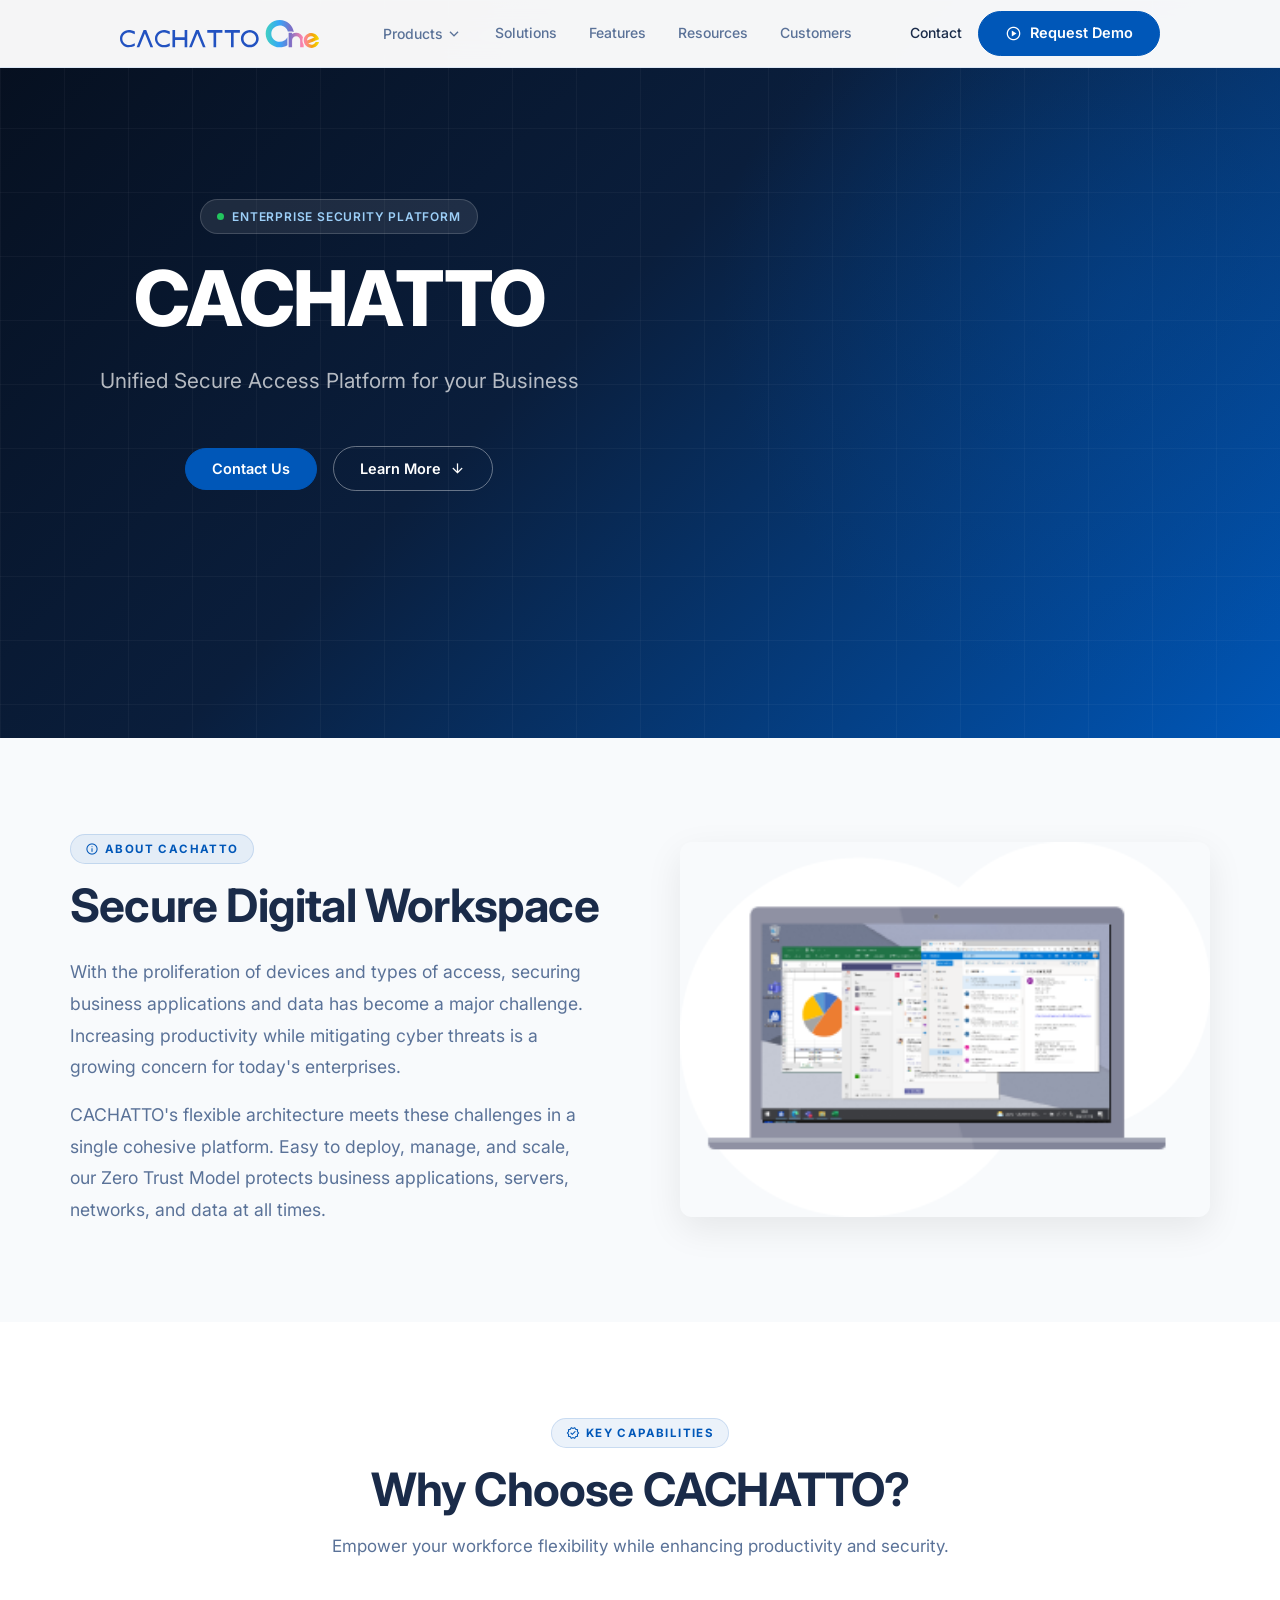
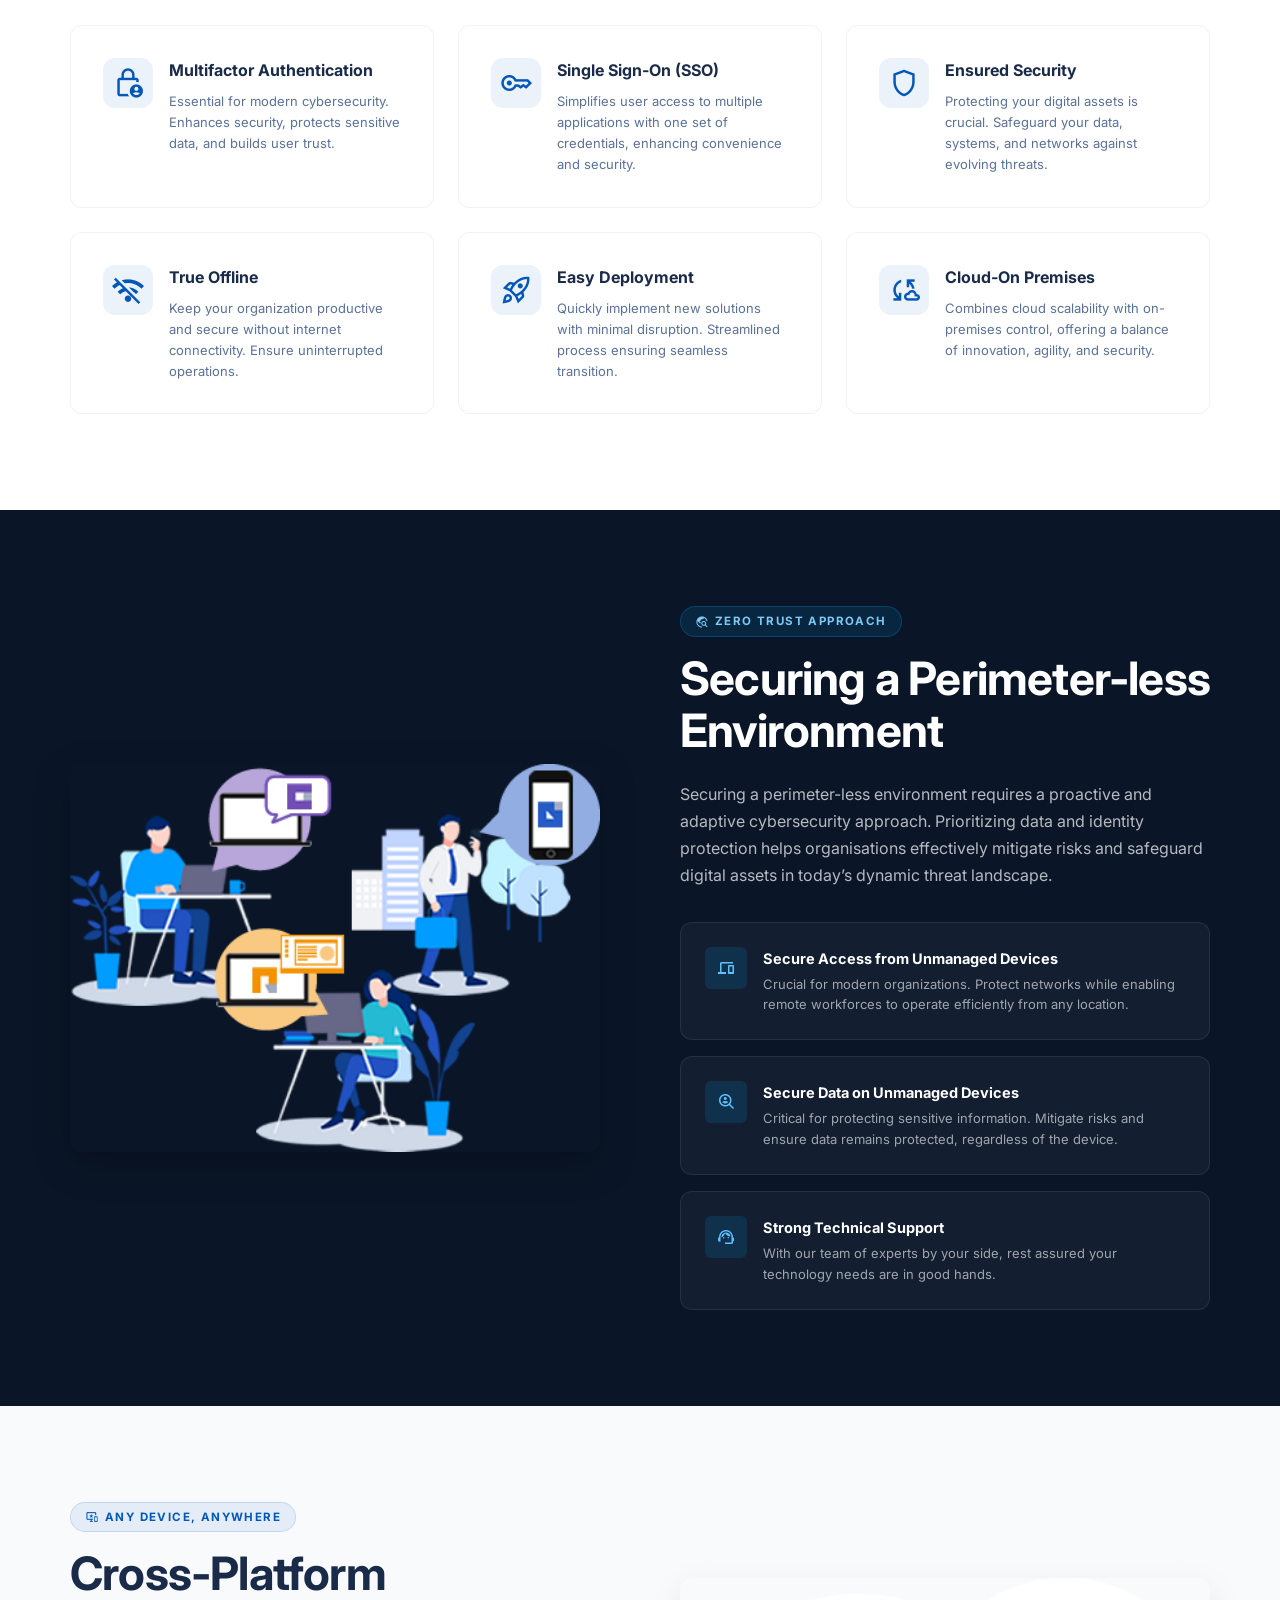
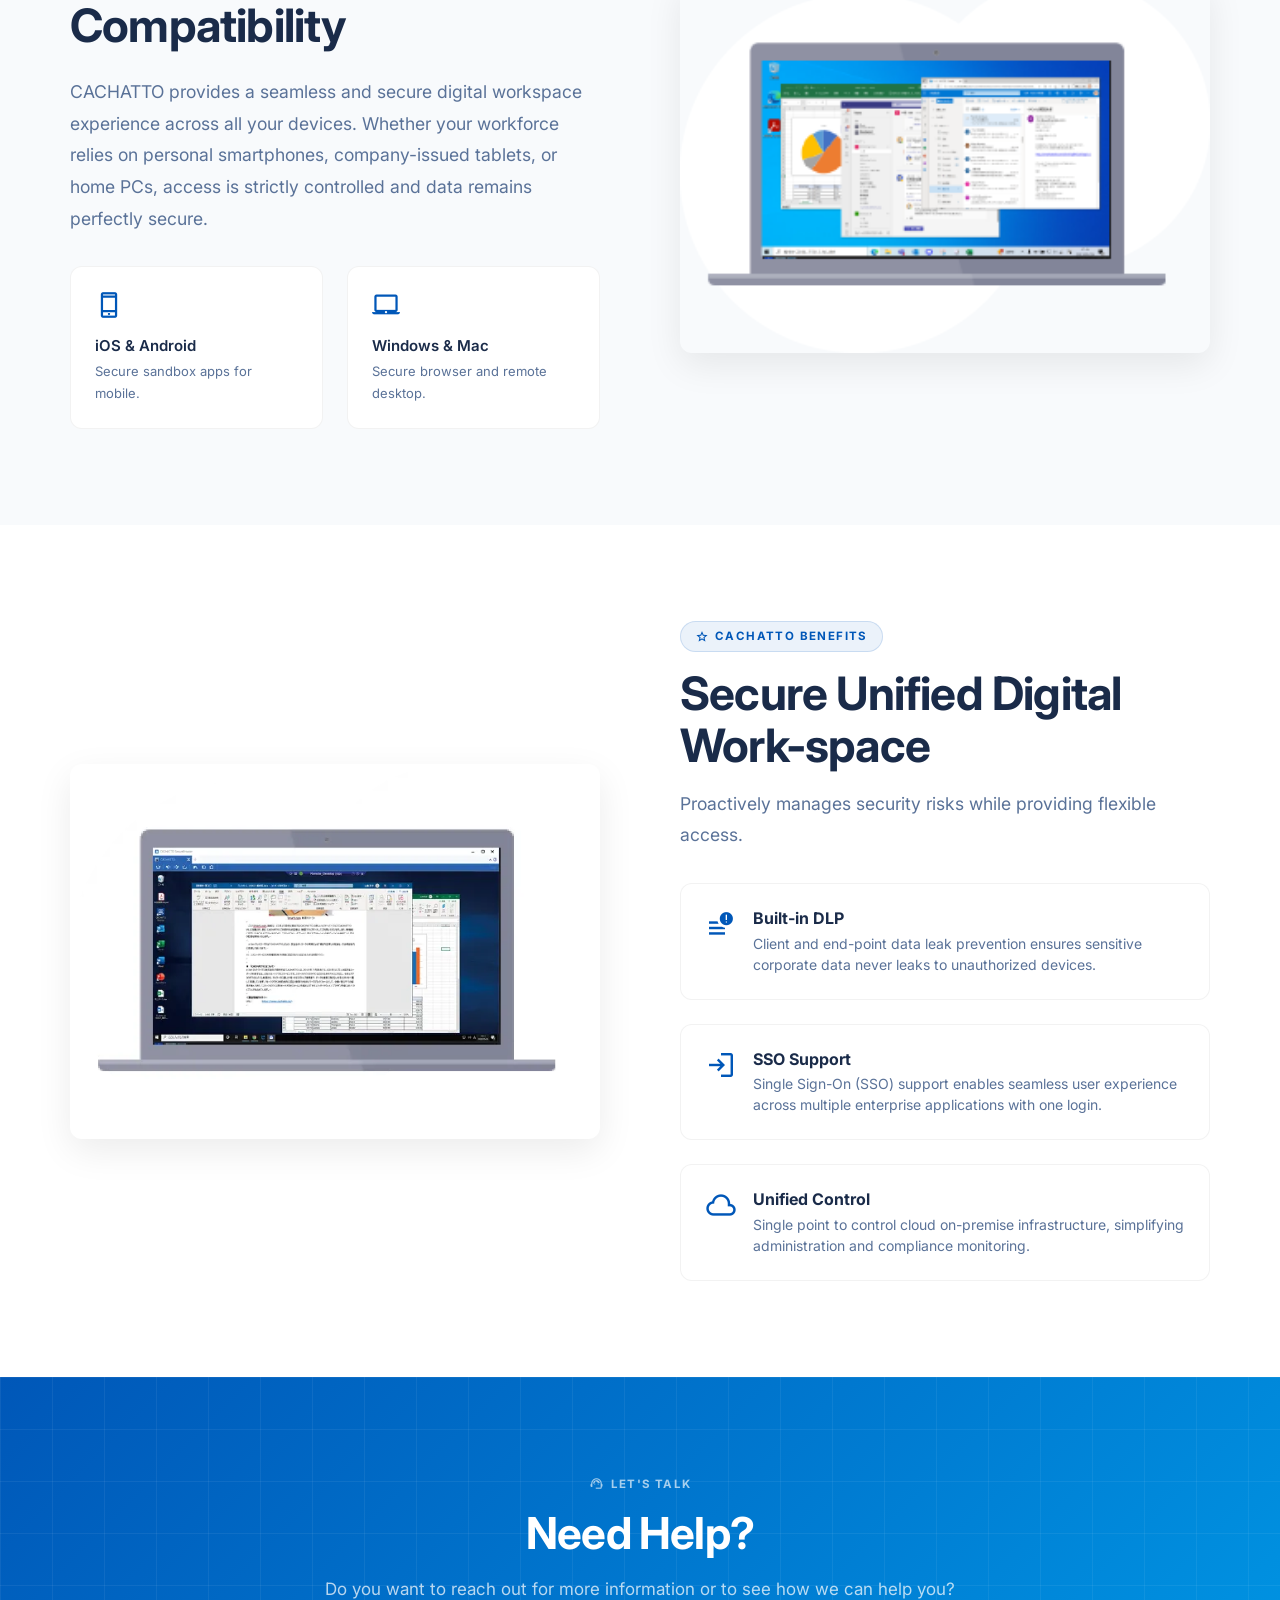
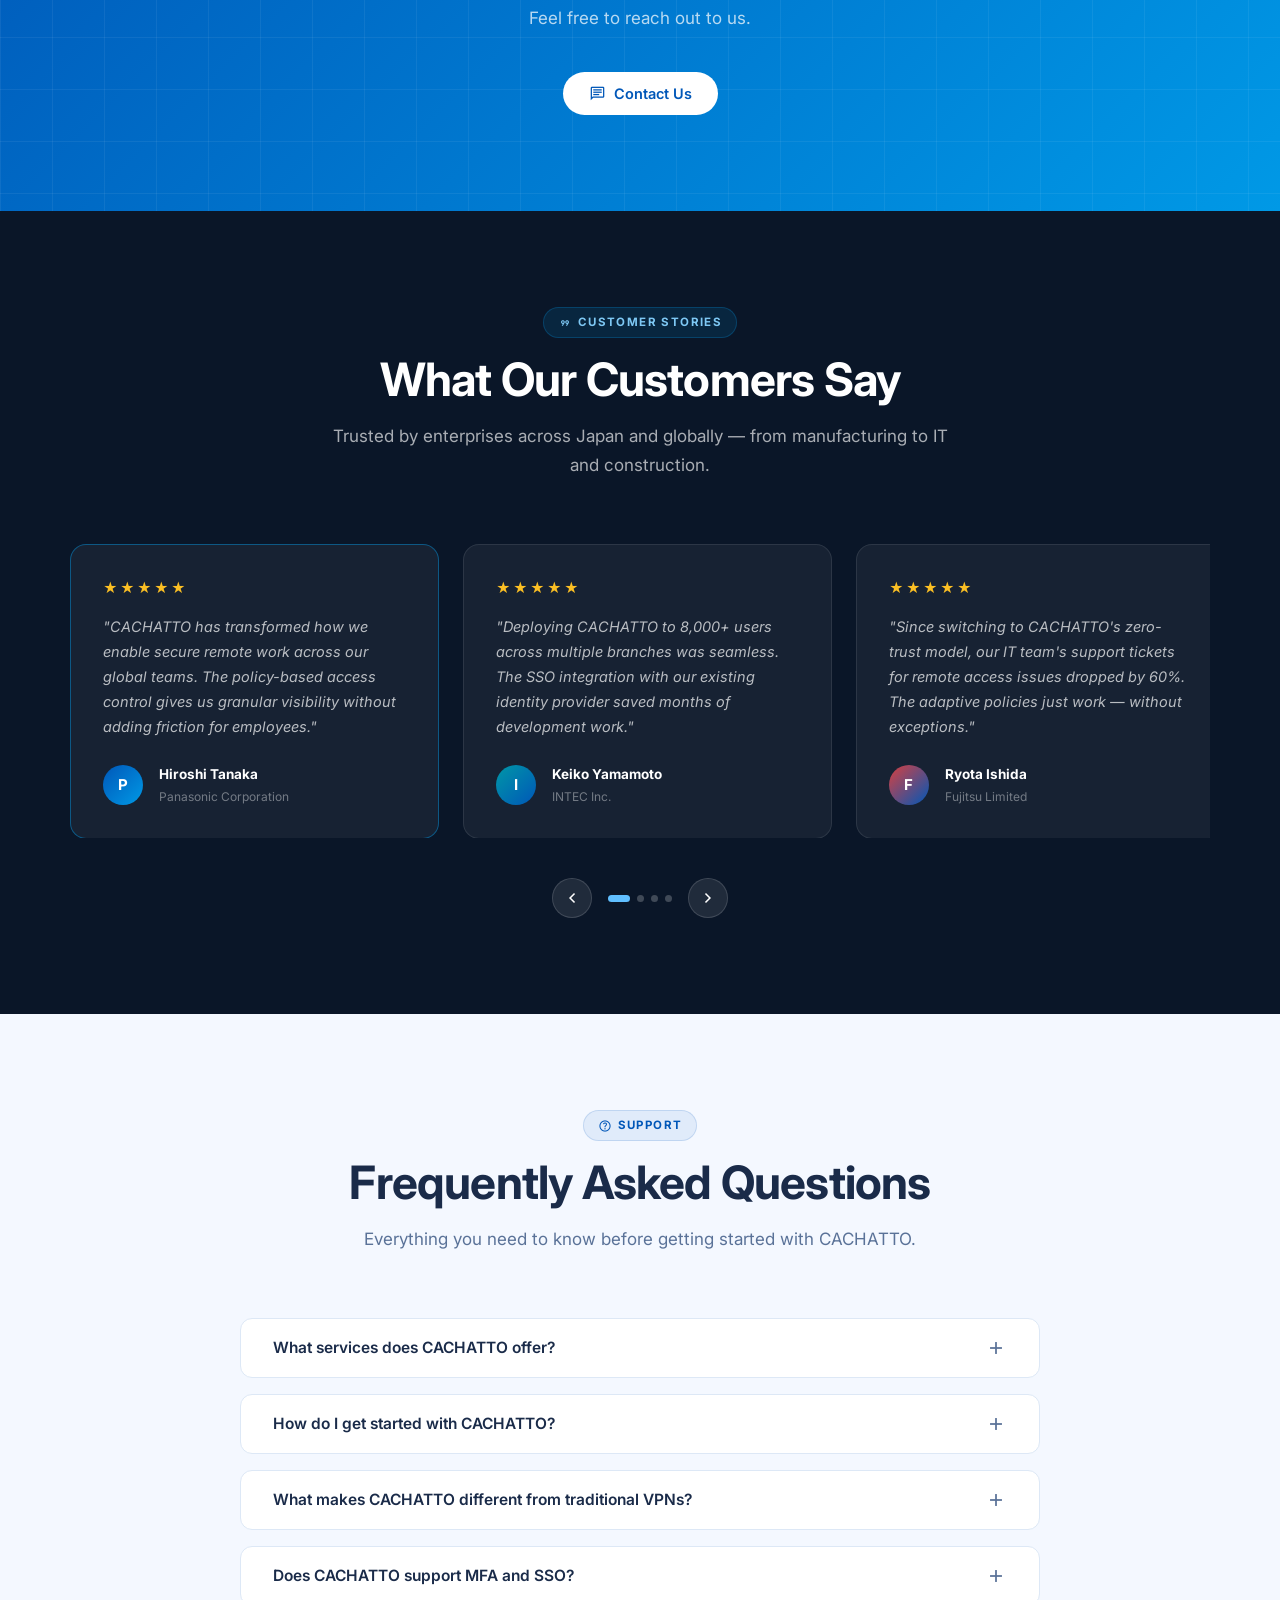
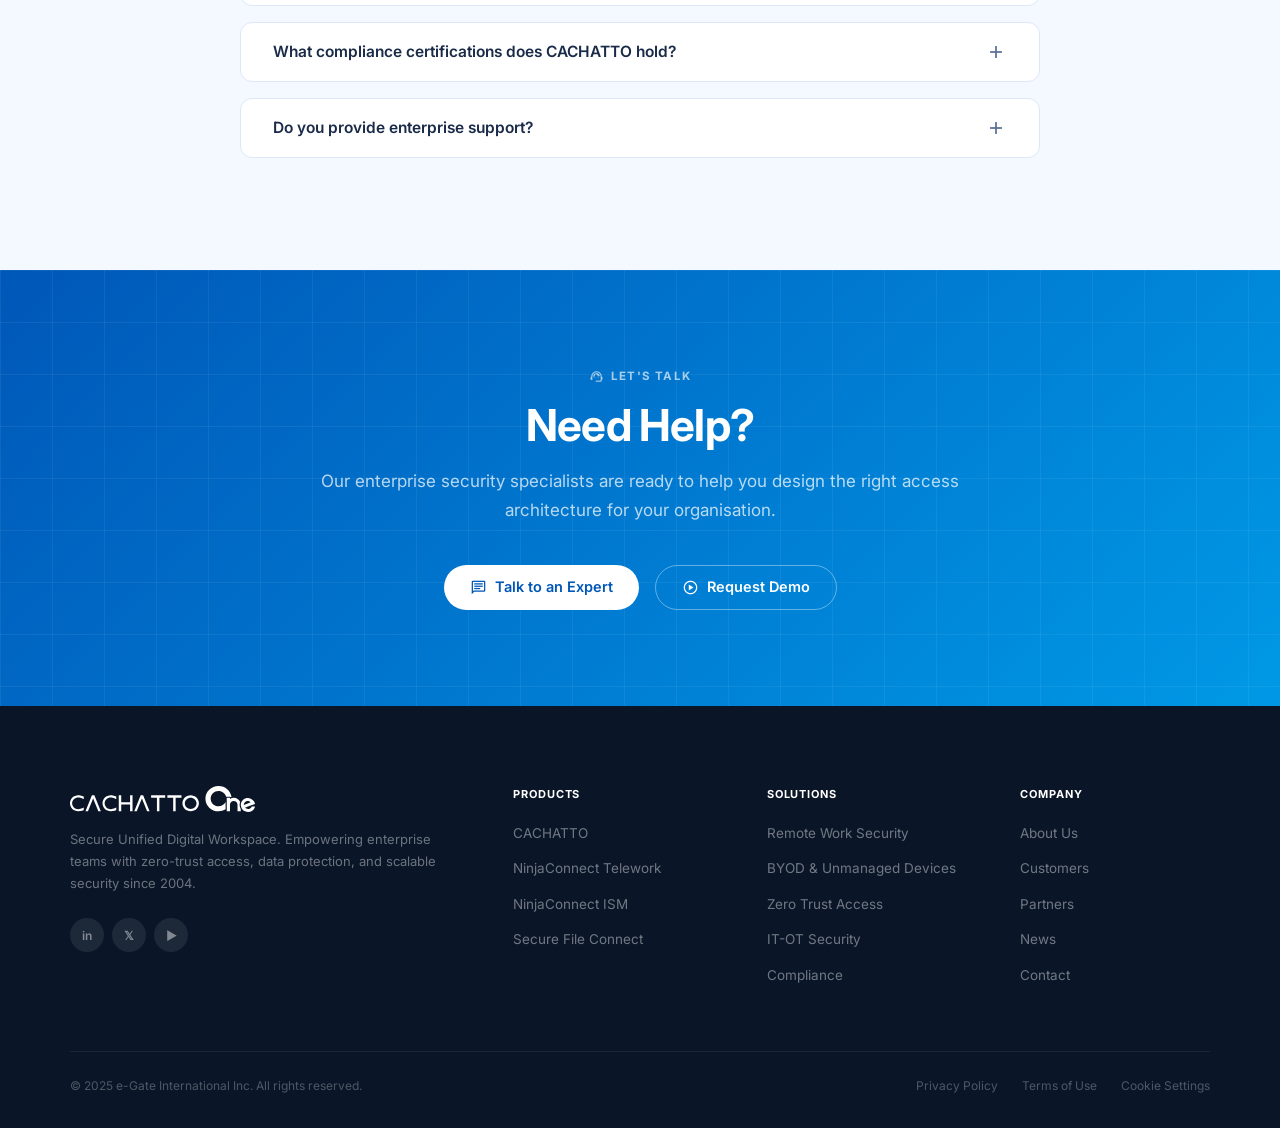
==== commit 0dec4efc: "Remove FAQ and unused testimonials while updating hybrid work platform layout and visual components." ====
--- a/cachatto.html
+++ b/cachatto.html
@@ -401,75 +401,6 @@
   </section>
 
   <!-- ════════════════════════════════════════════════════════════
-     FAQ
-════════════════════════════════════════════════════════════ -->
-  <section class="section section--dark faq-section" id="faq" aria-labelledby="faqTitle">
-    <div class="section-header">
-      <div class="eyebrow eyebrow--light">
-        <span class="material-symbols-outlined" aria-hidden="true">help_outline</span>
-        Support
-      </div>
-      <h2 class="section-title section-title--white" id="faqTitle">Frequently Asked Questions</h2>
-      <p class="section-desc section-desc--white">Learn more about our services and how we can assist you.</p>
-    </div>
-
-    <div class="faq-inner" style="color: var(--c-text);">
-
-      <div class="faq-item" id="faq1">
-        <button class="faq-q" aria-expanded="false" aria-controls="faq1a" id="faq1btn">
-          In which services do you specialize in?
-          <span class="material-symbols-outlined" aria-hidden="true">add</span>
-        </button>
-        <div class="faq-a" id="faq1a" role="region" aria-labelledby="faq1btn">
-          <ul style="padding-left: var(--s4); list-style-type: disc;">
-            <li>Secure Remote Access to business apps and networks.</li>
-            <li>Zero Trust Security for strict identity and endpoint protection.</li>
-            <li>Multi-Factor Authentication (MFA) for enhanced login security.</li>
-            <li>Single Sign-On (SSO) for easy access across platforms.</li>
-            <li>Endpoint Control to safeguard data on user devices.</li>
-            <li>BYOD and SaaS Security for protecting personal devices.</li>
-            <li>IT-OT Security with network segmentation and built-in DLP.</li>
-          </ul>
-        </div>
-      </div>
-
-      <div class="faq-item" id="faq2">
-        <button class="faq-q" aria-expanded="false" aria-controls="faq2a" id="faq2btn">
-          How do I get started with your services?
-          <span class="material-symbols-outlined" aria-hidden="true">add</span>
-        </button>
-        <div class="faq-a" id="faq2a" role="region" aria-labelledby="faq2btn">
-          We specialize in serving a list of industries, e.g., healthcare, IT-OT industries, etc. Contact us to begin
-          integrating CACHATTO into your infrastructure.
-        </div>
-      </div>
-
-      <div class="faq-item" id="faq3">
-        <button class="faq-q" aria-expanded="false" aria-controls="faq3a" id="faq3btn">
-          What sets your services apart from competitors?
-          <span class="material-symbols-outlined" aria-hidden="true">add</span>
-        </button>
-        <div class="faq-a" id="faq3a" role="region" aria-labelledby="faq3btn">
-          Our services stand out due to key differentiators: no ports need to be opened, a personalized approach, deep
-          industry expertise, and highly secure proprietary technology.
-        </div>
-      </div>
-
-      <div class="faq-item" id="faq4">
-        <button class="faq-q" aria-expanded="false" aria-controls="faq4a" id="faq4btn">
-          Do you offer technical support for your services?
-          <span class="material-symbols-outlined" aria-hidden="true">add</span>
-        </button>
-        <div class="faq-a" id="faq4a" role="region" aria-labelledby="faq4btn">
-          Yes, we provide technical support to ensure smooth operation and resolution of any issues you may encounter.
-          Our technical support team is available Monday – Friday during business hours 9:30 AM to 6:30 PM.
-        </div>
-      </div>
-
-    </div>
-  </section>
-
-  <!-- ════════════════════════════════════════════════════════════
      FINAL CTA BANNER
 ════════════════════════════════════════════════════════════ -->
   <section class="cta-banner" id="cta" aria-labelledby="ctaTitle">
@@ -489,7 +420,6 @@
     </div>
   </section>
 
-  </section>
 
 
   <!-- ════════════════════════════════════════════════════════════
@@ -542,22 +472,6 @@
             </div>
           </div>
 
-          <div class="testi-card" role="listitem" aria-label="Testimonial from Takenaka">
-            <div class="testi-stars" aria-label="5 out of 5 stars">★★★★★</div>
-            <p class="testi-quote">
-              "The built-in DLP is exactly what we needed for our construction site BYOD deployment. Sensitive project
-              data stays secure even when accessed from personal devices on-site."
-            </p>
-            <div class="testi-footer">
-              <div class="testi-avatar" style="background:linear-gradient(135deg,#5C35B8,#0057B8);" aria-hidden="true">T
-              </div>
-              <div>
-                <div class="testi-name">Satoshi Mizuno</div>
-                <div class="testi-company">Takenaka Corporation</div>
-              </div>
-            </div>
-          </div>
-
           <div class="testi-card" role="listitem" aria-label="Testimonial from Fujitsu">
             <div class="testi-stars" aria-label="5 out of 5 stars">★★★★★</div>
             <p class="testi-quote">
@@ -573,7 +487,6 @@
               </div>
             </div>
           </div>
-
         </div>
       </div>
 
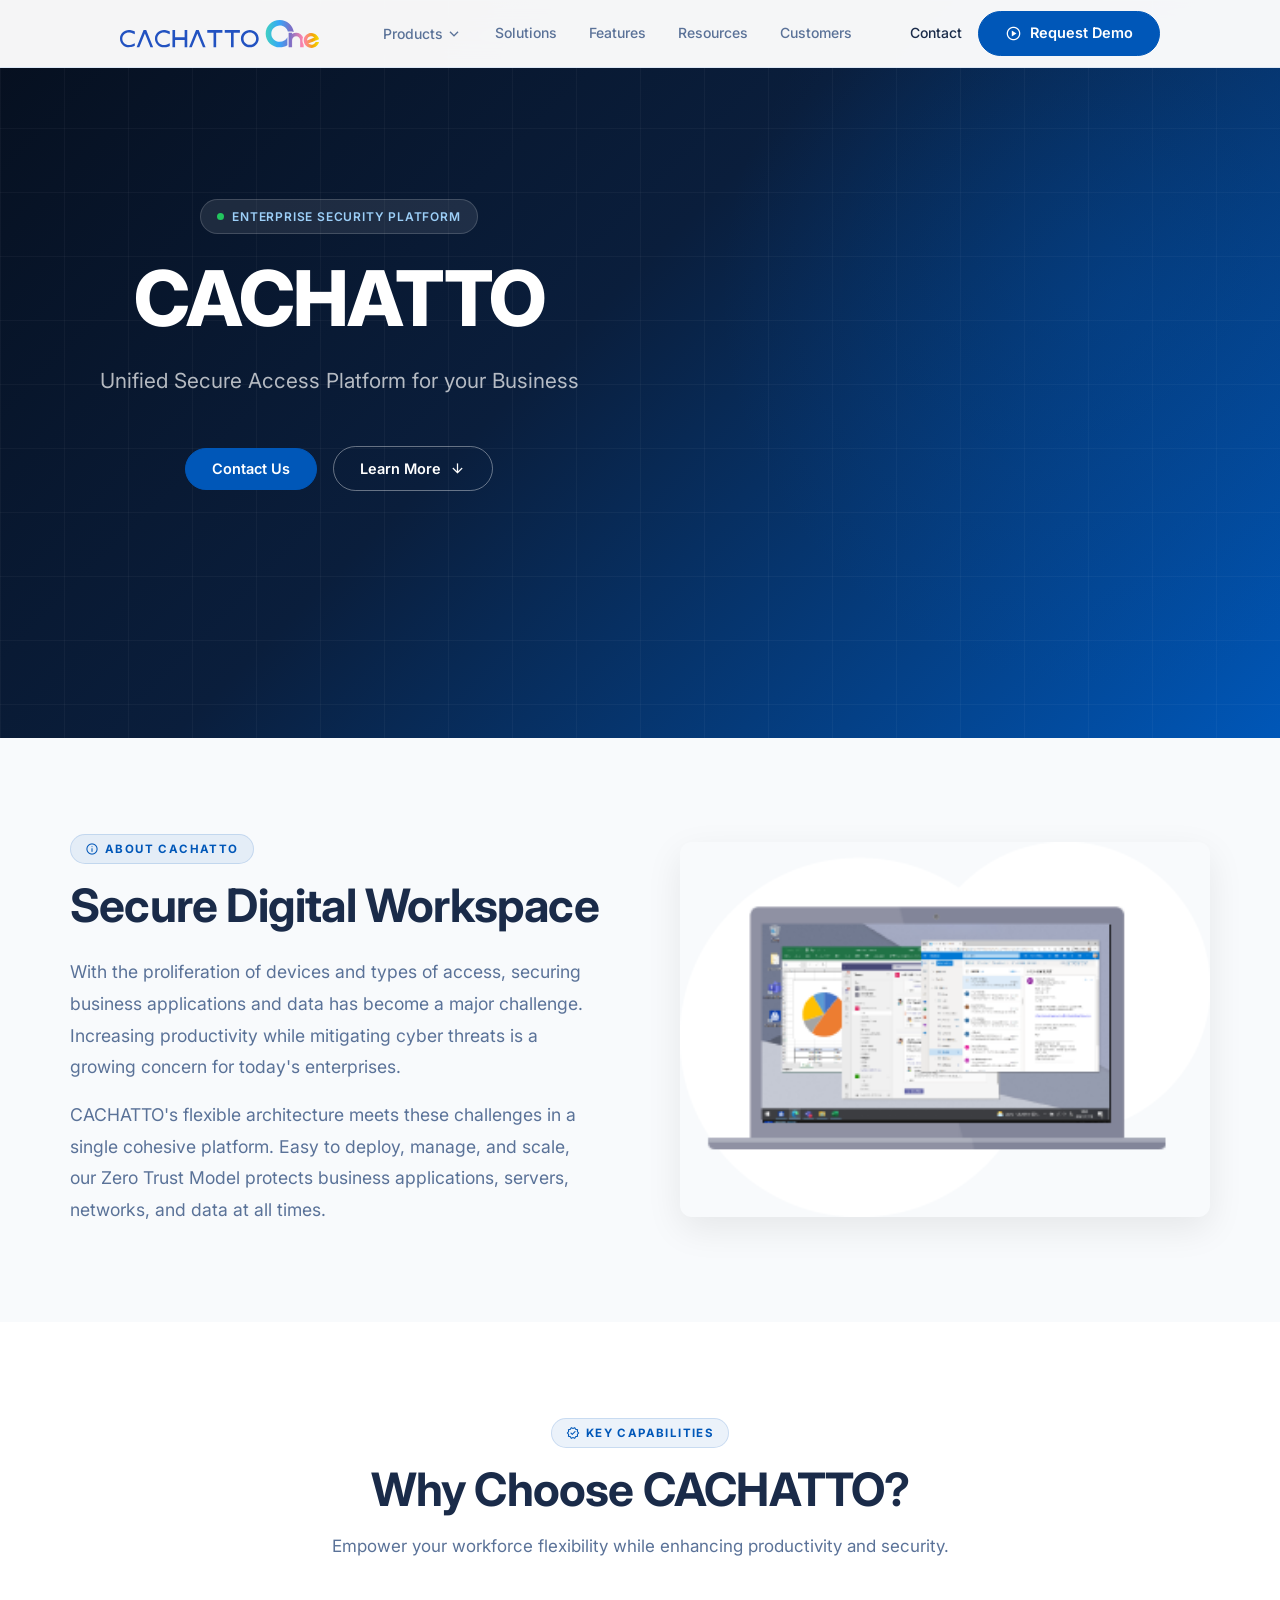
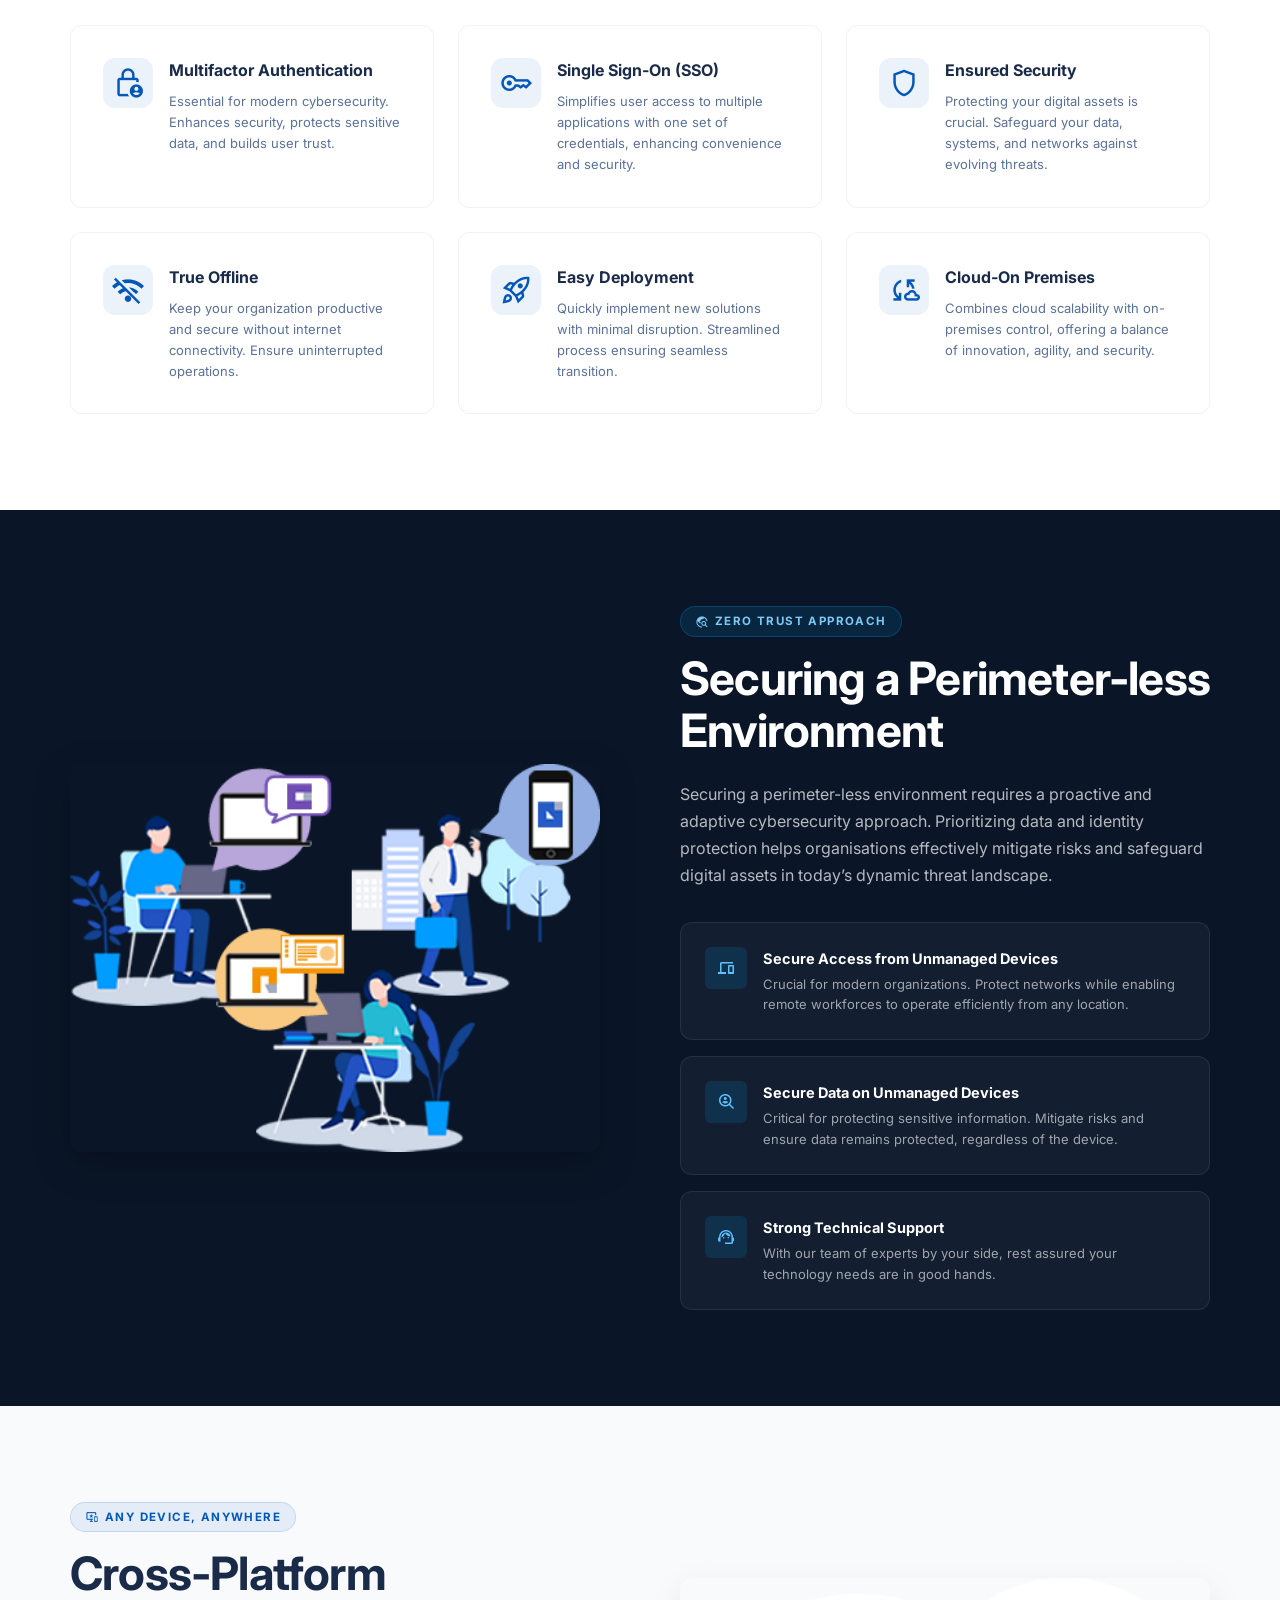
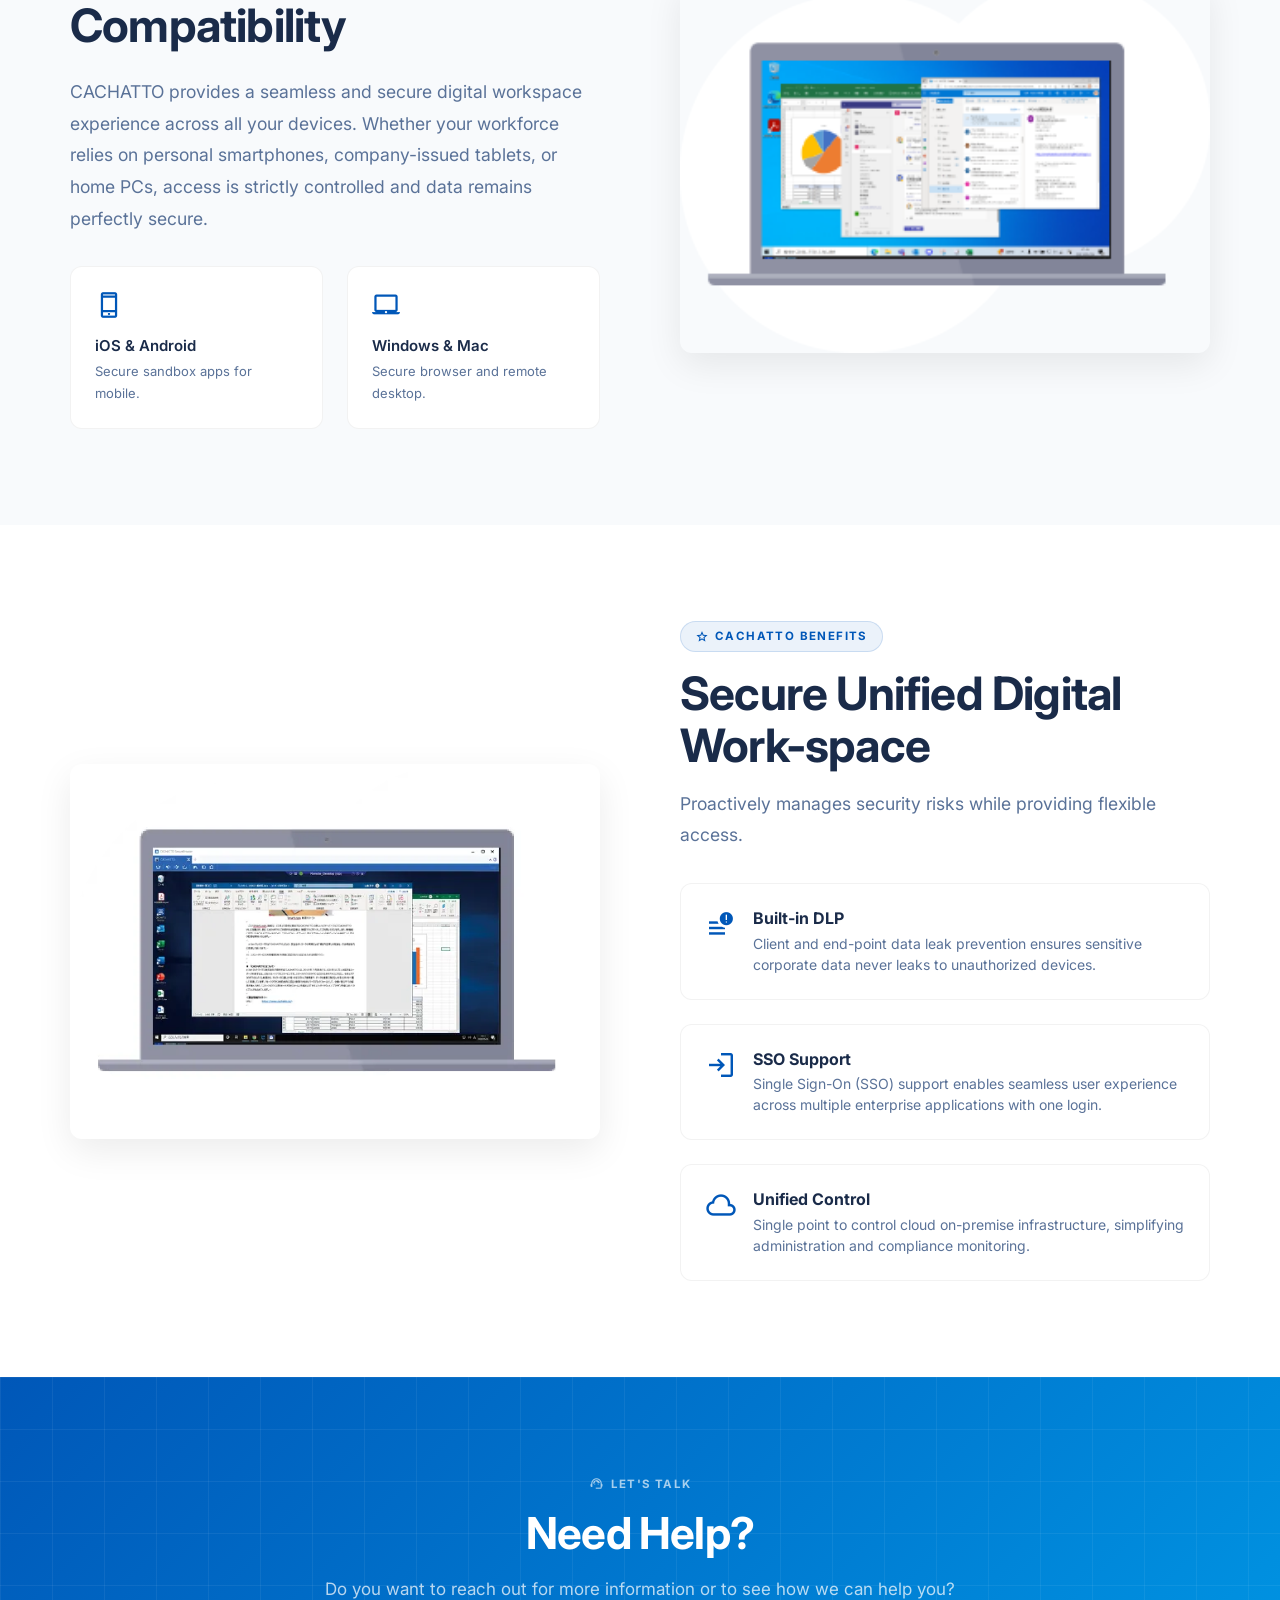
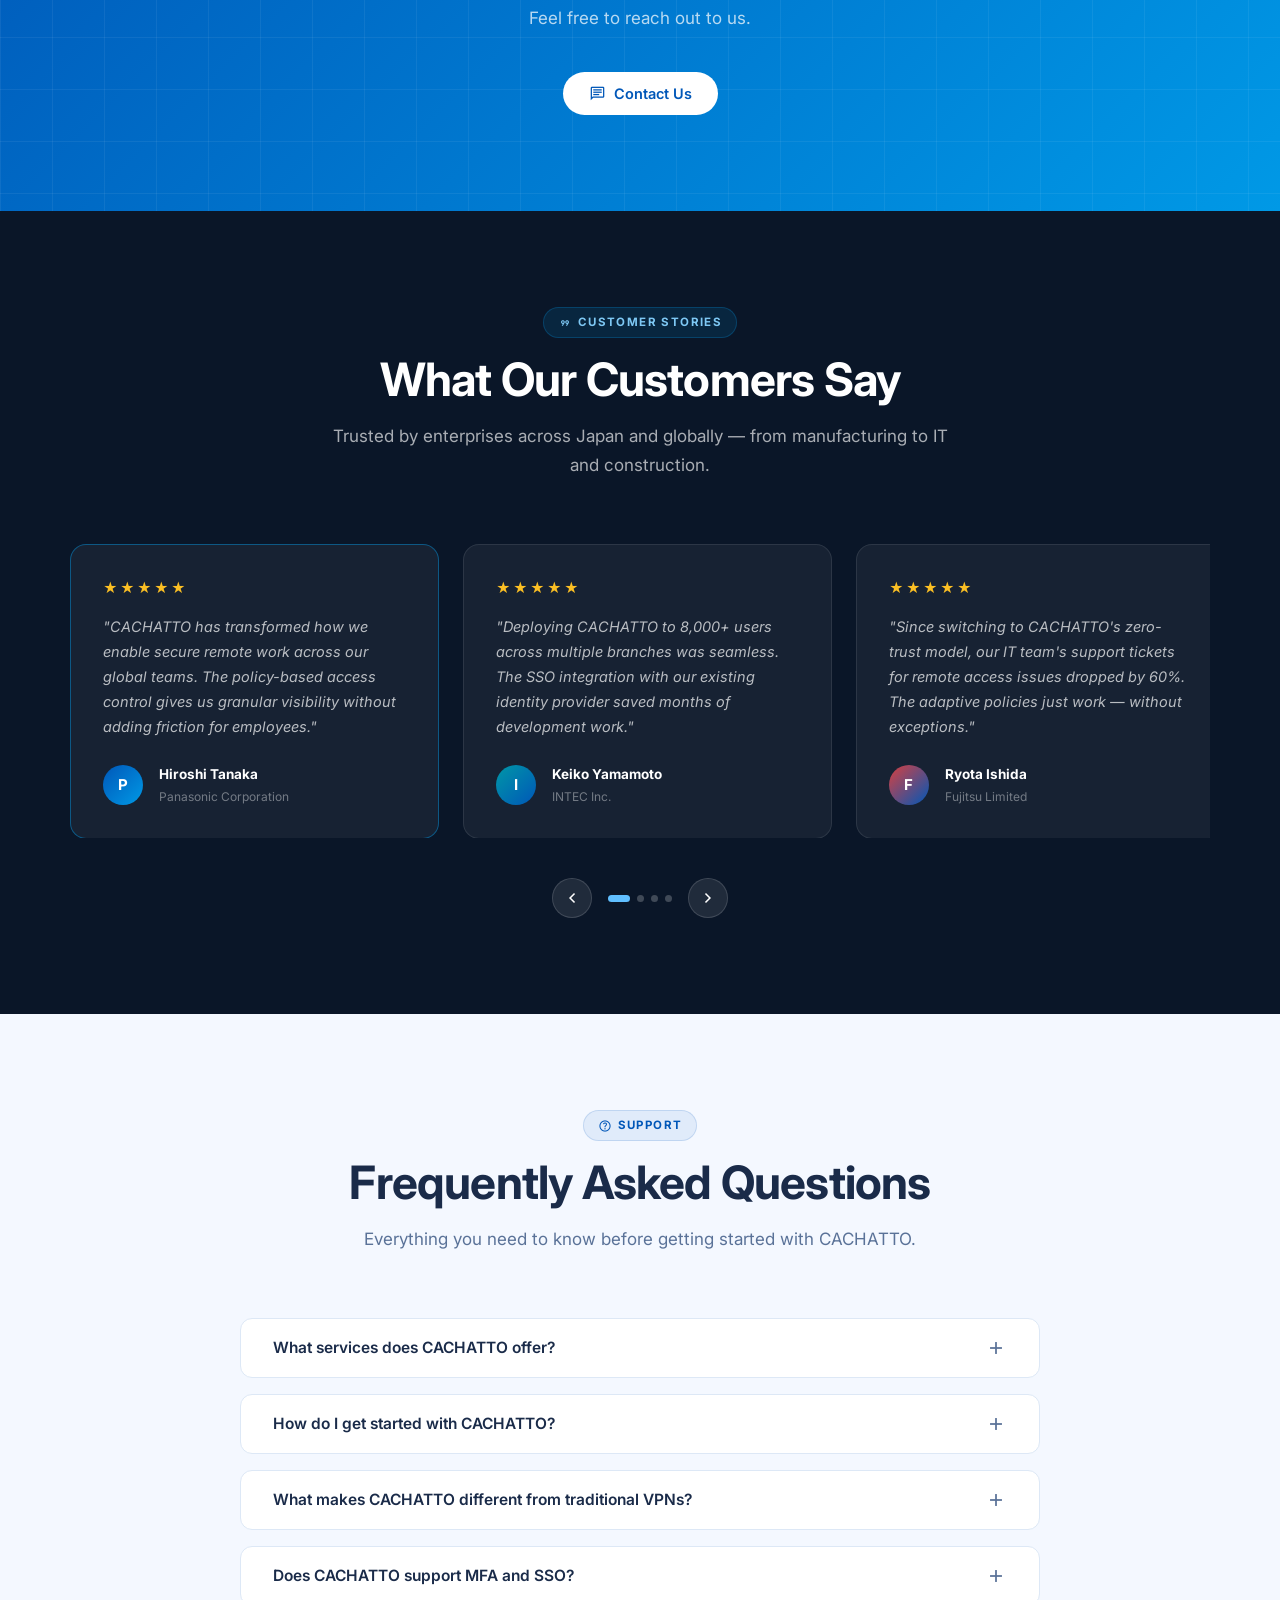
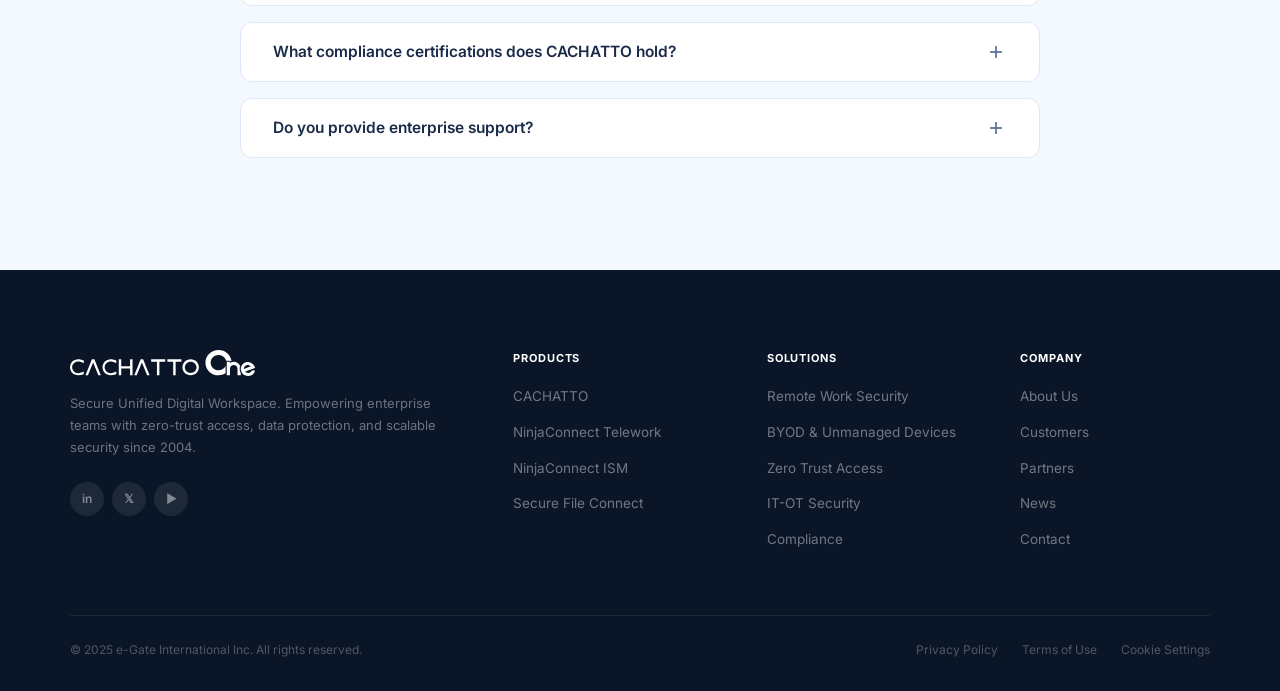
==== commit 1d308bf4: "Add CACHATTO One product lineup section and supporting visual assets." ====
--- a/cachatto.html
+++ b/cachatto.html
@@ -631,32 +631,6 @@
 
 
   <!-- ════════════════════════════════════════════════════════════
-     FINAL CTA BANNER
-════════════════════════════════════════════════════════════ -->
-  <section class="cta-banner" id="cta" aria-labelledby="ctaTitle">
-    <div class="cta-banner__inner">
-      <div class="cta-banner__eyebrow">
-        <span class="material-symbols-outlined" aria-hidden="true">support_agent</span>
-        Let's Talk
-      </div>
-      <h2 id="ctaTitle">Need Help?</h2>
-      <p>Our enterprise security specialists are ready to help you design the right access architecture for your
-        organisation.</p>
-      <div class="cta-banner__ctas">
-        <a href="#contact" class="btn btn-white" id="ctaContact">
-          <span class="material-symbols-outlined" aria-hidden="true">chat</span>
-          Talk to an Expert
-        </a>
-        <a href="#cta" class="btn btn-outline-white" id="ctaDemo">
-          <span class="material-symbols-outlined" aria-hidden="true">play_circle</span>
-          Request Demo
-        </a>
-      </div>
-    </div>
-  </section>
-
-
-  <!-- ════════════════════════════════════════════════════════════
      FOOTER
 ════════════════════════════════════════════════════════════ -->
   <footer class="footer" id="contact" role="contentinfo">
--- a/style.css
+++ b/style.css
@@ -1,4 +1,4 @@
-﻿/* ============================================================
+/* ============================================================
    CACHATTO – Enterprise Product Page  |  style.css
    Light Mode Only · Inter · Material Symbols · 8pt Grid
    ============================================================ */
@@ -6,59 +6,76 @@
 /* ── 1. CSS VARIABLES ─────────────────────────────────────── */
 :root {
   /* Brand */
-  --c-navy:        #0A1628;
-  --c-blue:        #0057B8;
-  --c-blue-mid:    #0077CC;
-  --c-blue-light:  #0099E6;
-  --c-accent:      #00C2FF;
+  --c-navy: #0A1628;
+  --c-blue: #0057B8;
+  --c-blue-mid: #0077CC;
+  --c-blue-light: #0099E6;
+  --c-accent: #00C2FF;
 
   /* Backgrounds */
-  --c-white:       #FFFFFF;
-  --c-bg-section:  #F4F8FF;
-  --c-bg-alt:      #EBF2FF;
+  --c-white: #FFFFFF;
+  --c-bg-section: #F4F8FF;
+  --c-bg-alt: #EBF2FF;
 
   /* Text */
-  --c-text:        #1A2B49;
-  --c-text-muted:  #5A7298;
-  --c-text-light:  #8AA0B8;
+  --c-text: #1A2B49;
+  --c-text-muted: #5A7298;
+  --c-text-light: #8AA0B8;
 
   /* UI */
-  --c-border:      #DDE8F6;
-  --c-success:     #22C55E;
-  --c-warn:        #F59E0B;
+  --c-border: #DDE8F6;
+  --c-success: #22C55E;
+  --c-warn: #F59E0B;
 
   /* Gradients */
-  --g-hero:   linear-gradient(135deg, #060F1E 0%, #0A1E3C 45%, #0057B8 100%);
-  --g-blue:   linear-gradient(135deg, #0057B8, #0099E6);
-  --g-cta:    linear-gradient(135deg, #0057B8 0%, #0099E6 100%);
-  --g-teal:   linear-gradient(135deg, #0097A7, #0057B8);
+  --g-hero: linear-gradient(135deg, #060F1E 0%, #0A1E3C 45%, #0057B8 100%);
+  --g-blue: linear-gradient(135deg, #0057B8, #0099E6);
+  --g-cta: linear-gradient(135deg, #0057B8 0%, #0099E6 100%);
+  --g-teal: linear-gradient(135deg, #0097A7, #0057B8);
   --g-purple: linear-gradient(135deg, #5C35B8, #0057B8);
 
   /* Shadows */
-  --shadow-sm:   0 1px 4px rgba(0,87,184,0.06);
-  --shadow-md:   0 4px 24px rgba(0,87,184,0.10);
-  --shadow-lg:   0 8px 40px rgba(0,87,184,0.16);
+  --shadow-sm: 0 1px 4px rgba(0, 87, 184, 0.06);
+  --shadow-md: 0 4px 24px rgba(0, 87, 184, 0.10);
+  --shadow-lg: 0 8px 40px rgba(0, 87, 184, 0.16);
 
   /* Font */
   --font: 'Inter', -apple-system, BlinkMacSystemFont, 'Segoe UI', sans-serif;
 
   /* Spacing (8pt grid) */
-  --s1:  8px;   --s2: 16px;  --s3:  24px;
-  --s4:  32px;  --s5: 40px;  --s6:  48px;
-  --s7:  64px;  --s8: 80px;  --s9:  96px;
+  --s1: 8px;
+  --s2: 16px;
+  --s3: 24px;
+  --s4: 32px;
+  --s5: 40px;
+  --s6: 48px;
+  --s7: 64px;
+  --s8: 80px;
+  --s9: 96px;
   --s10: 120px;
 
   /* Radii */
-  --r-sm:   6px;
-  --r-md:   12px;
-  --r-lg:   16px;
-  --r-xl:   24px;
+  --r-sm: 6px;
+  --r-md: 12px;
+  --r-lg: 16px;
+  --r-xl: 24px;
   --r-pill: 999px;
 }
 
 /* ── 2. RESET ─────────────────────────────────────────────── */
-*, *::before, *::after { box-sizing: border-box; margin: 0; padding: 0; }
-html { scroll-behavior: smooth; -webkit-font-smoothing: antialiased; }
+*,
+*::before,
+*::after {
+  box-sizing: border-box;
+  margin: 0;
+  padding: 0;
+}
+
+html {
+  scroll-behavior: smooth;
+  -webkit-font-smoothing: antialiased;
+}
+
 body {
   font-family: var(--font);
   font-size: 16px;
@@ -67,10 +84,29 @@
   background: var(--c-white);
   overflow-x: hidden;
 }
-img { display: block; max-width: 100%; height: auto; }
-a { color: inherit; text-decoration: none; }
-ul, ol { list-style: none; }
-button { cursor: pointer; font-family: var(--font); border: none; background: none; }
+
+img {
+  display: block;
+  max-width: 100%;
+  height: auto;
+}
+
+a {
+  color: inherit;
+  text-decoration: none;
+}
+
+ul,
+ol {
+  list-style: none;
+}
+
+button {
+  cursor: pointer;
+  font-family: var(--font);
+  border: none;
+  background: none;
+}
 
 /* ── 3. MATERIAL SYMBOLS ──────────────────────────────────── */
 .material-symbols-outlined {
@@ -90,18 +126,58 @@
 }
 
 /* ── 4. TYPOGRAPHY ────────────────────────────────────────── */
-h1 { font-size: clamp(36px, 5.5vw, 62px); font-weight: 800; line-height: 1.07; letter-spacing: -1.5px; }
-h2 { font-size: clamp(28px, 4vw, 46px);   font-weight: 700; line-height: 1.13; letter-spacing: -0.8px; }
-h3 { font-size: clamp(17px, 2vw, 21px);   font-weight: 700; line-height: 1.3;  }
-h4 { font-size: 16px; font-weight: 600; line-height: 1.4; }
-p  { line-height: 1.7; }
+h1 {
+  font-size: clamp(36px, 5.5vw, 62px);
+  font-weight: 800;
+  line-height: 1.07;
+  letter-spacing: -1.5px;
+}
+
+h2 {
+  font-size: clamp(28px, 4vw, 46px);
+  font-weight: 700;
+  line-height: 1.13;
+  letter-spacing: -0.8px;
+}
+
+h3 {
+  font-size: clamp(17px, 2vw, 21px);
+  font-weight: 700;
+  line-height: 1.3;
+}
+
+h4 {
+  font-size: 16px;
+  font-weight: 600;
+  line-height: 1.4;
+}
+
+p {
+  line-height: 1.7;
+}
 
 /* ── 5. LAYOUT UTILITIES ──────────────────────────────────── */
-.container { max-width: 1140px; margin: 0 auto; padding: 0 var(--s3); }
-.section    { padding: var(--s9) var(--s3); }
-.section--alt  { background: var(--c-bg-section); }
-.section--light-gray { background: #f8fafc; }
-.section--dark { background: var(--c-navy); }
+.container {
+  max-width: 1140px;
+  margin: 0 auto;
+  padding: 0 var(--s3);
+}
+
+.section {
+  padding: var(--s9) var(--s3);
+}
+
+.section--alt {
+  background: var(--c-bg-section);
+}
+
+.section--light-gray {
+  background: #f8fafc;
+}
+
+.section--dark {
+  background: var(--c-navy);
+}
 
 /* Side-by-Side Split Layout */
 .split-layout {
@@ -112,15 +188,18 @@
   max-width: 1140px;
   margin: 0 auto;
 }
+
 @media (min-width: 900px) {
   .split-layout {
     flex-direction: row;
     justify-content: space-between;
     gap: var(--s8);
   }
-  .split-layout > * {
+
+  .split-layout>* {
     flex: 1;
   }
+
   .split-layout--reverse {
     flex-direction: row-reverse;
   }
@@ -130,250 +209,568 @@
   width: 100%;
   height: auto;
   border-radius: var(--r-md);
-  box-shadow: 0 12px 36px rgba(0,0,0,0.08);
-}
+  box-shadow: 0 12px 36px rgba(0, 0, 0, 0.08);
+}
+
 .section--dark .split-image-wrapper img {
-  box-shadow: 0 12px 36px rgba(0,0,0,0.3);
+  box-shadow: 0 12px 36px rgba(0, 0, 0, 0.3);
 }
 
 .hover-lift {
   transition: transform 0.3s ease, box-shadow 0.3s ease;
 }
+
 .hover-lift:hover {
   transform: translateY(-4px);
-  box-shadow: 0 12px 28px rgba(0,0,0,0.1);
-}
+  box-shadow: 0 12px 28px rgba(0, 0, 0, 0.1);
+}
+
 .section--dark .hover-lift:hover {
-  box-shadow: 0 12px 28px rgba(0,0,0,0.35);
-}
-
-.section-header { text-align: center; margin-bottom: var(--s7); }
-.section-header.left-aligned { text-align: left; }
+  box-shadow: 0 12px 28px rgba(0, 0, 0, 0.35);
+}
+
+.section-header {
+  text-align: center;
+  margin-bottom: var(--s7);
+}
+
+.section-header.left-aligned {
+  text-align: left;
+}
 
 .eyebrow {
-  display: inline-flex; align-items: center; gap: 6px;
-  font-size: 11.5px; font-weight: 700; letter-spacing: 1.4px;
-  text-transform: uppercase; color: var(--c-blue);
-  background: rgba(0,87,184,0.08);
-  border: 1px solid rgba(0,87,184,0.15);
-  border-radius: var(--r-pill); padding: 5px 14px;
+  display: inline-flex;
+  align-items: center;
+  gap: 6px;
+  font-size: 11.5px;
+  font-weight: 700;
+  letter-spacing: 1.4px;
+  text-transform: uppercase;
+  color: var(--c-blue);
+  background: rgba(0, 87, 184, 0.08);
+  border: 1px solid rgba(0, 87, 184, 0.15);
+  border-radius: var(--r-pill);
+  padding: 5px 14px;
   margin-bottom: var(--s2);
 }
+
 .eyebrow--light {
   color: #7EC8F4;
-  background: rgba(0,153,230,0.12);
-  border-color: rgba(0,153,230,0.25);
-}
-.eyebrow .material-symbols-outlined { font-size: 14px; }
-
-.section-title       { color: var(--c-text); margin-bottom: var(--s2); }
-.section-title--white { color: #fff; }
-.section-desc  { font-size: 17px; color: var(--c-text-muted); max-width: 620px; margin: 0 auto; }
-.section-desc--white { color: rgba(255,255,255,0.65); }
+  background: rgba(0, 153, 230, 0.12);
+  border-color: rgba(0, 153, 230, 0.25);
+}
+
+.eyebrow .material-symbols-outlined {
+  font-size: 14px;
+}
+
+.section-title {
+  color: var(--c-text);
+  margin-bottom: var(--s2);
+}
+
+.section-title--white {
+  color: #fff;
+}
+
+.section-desc {
+  font-size: 17px;
+  color: var(--c-text-muted);
+  max-width: 620px;
+  margin: 0 auto;
+}
+
+.section-desc--white {
+  color: rgba(255, 255, 255, 0.65);
+}
 
 /* ── 6. BUTTONS ───────────────────────────────────────────── */
 .btn {
-  display: inline-flex; align-items: center; justify-content: center; gap: 8px;
-  padding: clamp(10px, 1.5vw, 13px) clamp(18px, 2.5vw, 26px); border-radius: var(--r-pill);
-  font-size: clamp(13.5px, 1.2vw, 14.5px); font-weight: 600; line-height: 1;
-  transition: all 0.22s ease; white-space: nowrap; cursor: pointer;
-}
-.btn .material-symbols-outlined { font-size: 17px; }
+  display: inline-flex;
+  align-items: center;
+  justify-content: center;
+  gap: 8px;
+  padding: clamp(10px, 1.5vw, 13px) clamp(18px, 2.5vw, 26px);
+  border-radius: var(--r-pill);
+  font-size: clamp(13.5px, 1.2vw, 14.5px);
+  font-weight: 600;
+  line-height: 1;
+  transition: all 0.22s ease;
+  white-space: nowrap;
+  cursor: pointer;
+}
+
+.btn .material-symbols-outlined {
+  font-size: 17px;
+}
 
 .btn-primary {
-  background: var(--c-blue); color: #fff;
+  background: var(--c-blue);
+  color: #fff;
   box-shadow: none;
   border: 1px solid var(--c-blue);
 }
+
 .btn-primary:hover {
   background: var(--c-blue-mid);
   border-color: var(--c-blue-mid);
   box-shadow: none;
   transform: scale(1.02);
 }
+
 .btn-outline-white {
-  background: transparent; color: #fff;
-  border: 1.5px solid rgba(255,255,255,0.38);
-}
-.btn-outline-white:hover { background: rgba(255,255,255,0.10); border-color: #fff; }
-.btn-white { background: #fff; color: var(--c-blue); }
-.btn-white:hover { background: #EBF2FF; transform: translateY(-1px); }
+  background: transparent;
+  color: #fff;
+  border: 1.5px solid rgba(255, 255, 255, 0.38);
+}
+
+.btn-outline-white:hover {
+  background: rgba(255, 255, 255, 0.10);
+  border-color: #fff;
+}
+
+.btn-white {
+  background: #fff;
+  color: var(--c-blue);
+}
+
+.btn-white:hover {
+  background: #EBF2FF;
+  transform: translateY(-1px);
+}
+
 .btn-outline {
-  background: transparent; color: var(--c-text);
+  background: transparent;
+  color: var(--c-text);
   border: 1.5px solid var(--c-border);
 }
-.btn-outline:hover { border-color: var(--c-blue); color: var(--c-blue); background: rgba(0,87,184,0.04); }
+
+.btn-outline:hover {
+  border-color: var(--c-blue);
+  color: var(--c-blue);
+  background: rgba(0, 87, 184, 0.04);
+}
 
 /* ── 7. NAVIGATION ────────────────────────────────────────── */
 .nav {
-  position: fixed; top: 0; left: 0; right: 0; z-index: 1000;
+  position: fixed;
+  top: 0;
+  left: 0;
+  right: 0;
+  z-index: 1000;
   height: 68px;
-  display: flex; align-items: center;
-  background: rgba(255,255,255,0.96);
+  display: flex;
+  align-items: center;
+  background: rgba(255, 255, 255, 0.96);
   backdrop-filter: blur(14px);
   -webkit-backdrop-filter: blur(14px);
   border-bottom: 1px solid var(--c-border);
   transition: box-shadow 0.3s;
 }
-.nav.scrolled { box-shadow: 0 2px 18px rgba(0,87,184,0.10); }
+
+.nav.scrolled {
+  box-shadow: 0 2px 18px rgba(0, 87, 184, 0.10);
+}
+
 .nav__inner {
-  max-width: 85%; margin: 0 auto; width: 100%;
+  max-width: 85%;
+  margin: 0 auto;
+  width: 100%;
   padding: 0 clamp(16px, 3vw, var(--s3));
-  display: flex; align-items: center; justify-content: space-between;
+  display: flex;
+  align-items: center;
+  justify-content: space-between;
   gap: clamp(16px, 3vw, var(--s4));
 }
-.nav__logo { flex-shrink: 0; display: flex; align-items: center; }
-.nav__logo img { height: clamp(24px, 3vw, 28px); width: auto; display: block; }
-.nav__links { 
-  display: flex; align-items: center; justify-content: flex-start; 
+
+.nav__logo {
+  flex-shrink: 0;
+  display: flex;
+  align-items: center;
+}
+
+.nav__logo img {
+  height: clamp(24px, 3vw, 28px);
+  width: auto;
+  display: block;
+}
+
+.nav__links {
+  display: flex;
+  align-items: center;
+  justify-content: flex-start;
   margin-left: var(--s4);
-  gap: clamp(16px, 2.5vw, var(--s4)); flex: 1; 
-}
+  gap: clamp(16px, 2.5vw, var(--s4));
+  flex: 1;
+}
+
 .nav__links a {
-  font-size: clamp(13px, 1.2vw, 14px); font-weight: 500; color: var(--c-text-muted);
-  transition: color 0.2s; white-space: nowrap;
-}
-.nav__links a:hover { color: var(--c-blue); }
-
-.nav__dropdown { position: relative; }
-.nav__dropdown-toggle { display: inline-flex; align-items: center; gap: 2px; cursor: pointer; }
-.nav__dropdown-toggle .material-symbols-outlined { font-size: 18px; transition: transform 0.2s; }
-.nav__dropdown:hover .nav__dropdown-toggle .material-symbols-outlined { transform: rotate(180deg); }
+  font-size: clamp(13px, 1.2vw, 14px);
+  font-weight: 500;
+  color: var(--c-text-muted);
+  transition: color 0.2s;
+  white-space: nowrap;
+}
+
+.nav__links a:hover {
+  color: var(--c-blue);
+}
+
+.nav__dropdown {
+  position: relative;
+}
+
+.nav__dropdown-toggle {
+  display: inline-flex;
+  align-items: center;
+  gap: 2px;
+  cursor: pointer;
+}
+
+.nav__dropdown-toggle .material-symbols-outlined {
+  font-size: 18px;
+  transition: transform 0.2s;
+}
+
+.nav__dropdown:hover .nav__dropdown-toggle .material-symbols-outlined {
+  transform: rotate(180deg);
+}
+
 .nav__dropdown-menu {
-  position: absolute; top: 100%; left: -20px;
-  background: rgba(255,255,255,0.98); backdrop-filter: blur(14px); -webkit-backdrop-filter: blur(14px);
-  border: 1px solid var(--c-border); border-radius: var(--r-md);
+  position: absolute;
+  top: 100%;
+  left: -20px;
+  background: rgba(255, 255, 255, 0.98);
+  backdrop-filter: blur(14px);
+  -webkit-backdrop-filter: blur(14px);
+  border: 1px solid var(--c-border);
+  border-radius: var(--r-md);
   box-shadow: var(--shadow-md);
-  padding: 8px 0; min-width: 220px;
-  opacity: 0; visibility: hidden; transform: translateY(10px);
-  transition: all 0.2s ease; z-index: 1001;
-}
-.nav__dropdown:hover .nav__dropdown-menu { opacity: 1; visibility: visible; transform: translateY(0); }
+  padding: 8px 0;
+  min-width: 220px;
+  opacity: 0;
+  visibility: hidden;
+  transform: translateY(10px);
+  transition: all 0.2s ease;
+  z-index: 1001;
+}
+
+.nav__dropdown:hover .nav__dropdown-menu {
+  opacity: 1;
+  visibility: visible;
+  transform: translateY(0);
+}
+
 .nav__dropdown-menu a {
-  display: block; padding: 10px 20px;
-  font-size: 13.5px; color: var(--c-text);
+  display: block;
+  padding: 10px 20px;
+  font-size: 13.5px;
+  color: var(--c-text);
   transition: background 0.2s, color 0.2s;
 }
-.nav__dropdown-menu a:hover { background: rgba(0,87,184,0.04); color: var(--c-blue); }
-
-.nav__ctas { display: flex; align-items: center; gap: clamp(12px, 1.5vw, var(--s2)); flex-shrink: 0; }
+
+.nav__dropdown-menu a:hover {
+  background: rgba(0, 87, 184, 0.04);
+  color: var(--c-blue);
+}
+
+.nav__ctas {
+  display: flex;
+  align-items: center;
+  gap: clamp(12px, 1.5vw, var(--s2));
+  flex-shrink: 0;
+}
+
 .nav__contact {
-  font-size: clamp(13px, 1.2vw, 14px); font-weight: 500; color: var(--c-text);
-  transition: color 0.2s; white-space: nowrap;
-}
-.nav__contact:hover { color: var(--c-blue); }
-.nav__hamburger { display: none; flex-direction: column; gap: 5px; padding: 6px; cursor: pointer; }
+  font-size: clamp(13px, 1.2vw, 14px);
+  font-weight: 500;
+  color: var(--c-text);
+  transition: color 0.2s;
+  white-space: nowrap;
+}
+
+.nav__contact:hover {
+  color: var(--c-blue);
+}
+
+.nav__hamburger {
+  display: none;
+  flex-direction: column;
+  gap: 5px;
+  padding: 6px;
+  cursor: pointer;
+}
+
 .nav__hamburger span {
-  display: block; width: 24px; height: 2px;
-  background: var(--c-text); border-radius: 2px;
+  display: block;
+  width: 24px;
+  height: 2px;
+  background: var(--c-text);
+  border-radius: 2px;
   transition: transform 0.3s, opacity 0.3s;
 }
-.nav__hamburger.open span:nth-child(1) { transform: translateY(7px) rotate(45deg); }
-.nav__hamburger.open span:nth-child(2) { opacity: 0; }
-.nav__hamburger.open span:nth-child(3) { transform: translateY(-7px) rotate(-45deg); }
+
+.nav__hamburger.open span:nth-child(1) {
+  transform: translateY(7px) rotate(45deg);
+}
+
+.nav__hamburger.open span:nth-child(2) {
+  opacity: 0;
+}
+
+.nav__hamburger.open span:nth-child(3) {
+  transform: translateY(-7px) rotate(-45deg);
+}
 
 .nav__mobile {
-  display: none; position: fixed;
-  top: 68px; left: 0; right: 0; bottom: 0;
-  background: rgba(255,255,255,0.98); z-index: 999; padding: var(--s4);
-  backdrop-filter: blur(14px); -webkit-backdrop-filter: blur(14px);
+  display: none;
+  position: fixed;
+  top: 68px;
+  left: 0;
+  right: 0;
+  bottom: 0;
+  background: rgba(255, 255, 255, 0.98);
+  z-index: 999;
+  padding: var(--s4);
+  backdrop-filter: blur(14px);
+  -webkit-backdrop-filter: blur(14px);
   border-top: 1px solid var(--c-border);
-  flex-direction: column; gap: var(--s2);
+  flex-direction: column;
+  gap: var(--s2);
   overflow-y: auto;
 }
-.nav__mobile.open { display: flex; }
+
+.nav__mobile.open {
+  display: flex;
+}
+
 .nav__mobile a:not(.btn) {
-  font-size: 18px; font-weight: 500; color: var(--c-text);
-  padding: 16px 0; border-bottom: 1px solid var(--c-border);
+  font-size: 18px;
+  font-weight: 500;
+  color: var(--c-text);
+  padding: 16px 0;
+  border-bottom: 1px solid var(--c-border);
   transition: color 0.2s;
 }
-.nav__mobile a:not(.btn):hover { color: var(--c-blue); }
-
-.nav__mobile-dropdown { border-bottom: 1px solid var(--c-border); }
+
+.nav__mobile a:not(.btn):hover {
+  color: var(--c-blue);
+}
+
+.nav__mobile-dropdown {
+  border-bottom: 1px solid var(--c-border);
+}
+
 .nav__mobile-toggle {
-  width: 100%; text-align: left; padding: 16px 0;
-  font-size: 18px; font-weight: 500; color: var(--c-text);
-  display: flex; align-items: center; justify-content: space-between; cursor: pointer;
-}
-.nav__mobile-menu { display: none; padding-bottom: 16px; flex-direction: column; gap: 12px; }
-.nav__mobile-menu.open { display: flex; }
-.nav__mobile-menu a { padding: 4px 16px !important; font-size: 16px !important; border: none !important; color: var(--c-text-muted) !important; }
-.nav__mobile-menu a:hover { color: var(--c-blue) !important; }
-
-.nav__mobile .btn { align-self: stretch; margin-top: var(--s2); font-size: 16px; padding: 14px; }
+  width: 100%;
+  text-align: left;
+  padding: 16px 0;
+  font-size: 18px;
+  font-weight: 500;
+  color: var(--c-text);
+  display: flex;
+  align-items: center;
+  justify-content: space-between;
+  cursor: pointer;
+}
+
+.nav__mobile-menu {
+  display: none;
+  padding-bottom: 16px;
+  flex-direction: column;
+  gap: 12px;
+}
+
+.nav__mobile-menu.open {
+  display: flex;
+}
+
+.nav__mobile-menu a {
+  padding: 4px 16px !important;
+  font-size: 16px !important;
+  border: none !important;
+  color: var(--c-text-muted) !important;
+}
+
+.nav__mobile-menu a:hover {
+  color: var(--c-blue) !important;
+}
+
+.nav__mobile .btn {
+  align-self: stretch;
+  margin-top: var(--s2);
+  font-size: 16px;
+  padding: 14px;
+}
 
 /* ── 8. HERO SLIDER ───────────────────────────────────────── */
-.hero-slider-section { position: relative; background: var(--c-navy); overflow: hidden; }
-.hero-slider { position: relative; width: 100%; }
-.hero-track { display: flex; will-change: transform; }
-.hero-slide { flex: 0 0 100%; width: 100%; }
+.hero-slider-section {
+  position: relative;
+  background: var(--c-navy);
+  overflow: hidden;
+}
+
+.hero-slider {
+  position: relative;
+  width: 100%;
+}
+
+.hero-track {
+  display: flex;
+  will-change: transform;
+}
+
+.hero-slide {
+  flex: 0 0 100%;
+  width: 100%;
+}
 
 .hero-controls {
-  position: absolute; bottom: 40px; left: 0; right: 0;
-  display: flex; justify-content: center; align-items: center; gap: var(--s3);
+  position: absolute;
+  bottom: 40px;
+  left: 0;
+  right: 0;
+  display: flex;
+  justify-content: center;
+  align-items: center;
+  gap: var(--s3);
   z-index: 10;
 }
+
 .hero-slider-btn {
-  width: 44px; height: 44px; border-radius: 50%;
-  background: rgba(255,255,255,0.1); border: 1px solid rgba(255,255,255,0.2);
-  display: flex; align-items: center; justify-content: center;
-  color: #fff; cursor: pointer; transition: background 0.2s;
-}
-.hero-slider-btn:hover { background: rgba(255,255,255,0.25); }
-.hero-slider-dots { display: flex; gap: 8px; align-items: center; }
+  width: 44px;
+  height: 44px;
+  border-radius: 50%;
+  background: rgba(255, 255, 255, 0.1);
+  border: 1px solid rgba(255, 255, 255, 0.2);
+  display: flex;
+  align-items: center;
+  justify-content: center;
+  color: #fff;
+  cursor: pointer;
+  transition: background 0.2s;
+}
+
+.hero-slider-btn:hover {
+  background: rgba(255, 255, 255, 0.25);
+}
+
+.hero-slider-dots {
+  display: flex;
+  gap: 8px;
+  align-items: center;
+}
+
 .hero-slider-dot {
-  width: 8px; height: 8px; border-radius: 50%;
-  background: rgba(255,255,255,0.3); border: none;
-  cursor: pointer; transition: all 0.3s;
-}
-.hero-slider-dot.active { width: 24px; border-radius: 4px; background: #60BFFF; }
+  width: 8px;
+  height: 8px;
+  border-radius: 50%;
+  background: rgba(255, 255, 255, 0.3);
+  border: none;
+  cursor: pointer;
+  transition: all 0.3s;
+}
+
+.hero-slider-dot.active {
+  width: 24px;
+  border-radius: 4px;
+  background: #60BFFF;
+}
 
 /* ── 8.1 HERO INNER ───────────────────────────────────────── */
 .hero {
   background: var(--g-hero);
   min-height: 82vh;
-  display: flex; align-items: center;
+  display: flex;
+  align-items: center;
   padding: 90px var(--s3) 90px;
-  position: relative; overflow: hidden;
-}
-.hero--telework { background: linear-gradient(135deg, #0A1628 0%, #0d2747 45%, #0057B8 100%); }
-.hero--ism { background: linear-gradient(135deg, #0A1628 0%, #172a3a 45%, #D84040 100%); }
+  position: relative;
+  overflow: hidden;
+}
+
+.hero--telework {
+  background: linear-gradient(135deg, #0A1628 0%, #0d2747 45%, #0057B8 100%);
+}
+
+.hero--ism {
+  background: linear-gradient(135deg, #0A1628 0%, #172a3a 45%, #D84040 100%);
+}
+
 .hero__grid-bg {
-  position: absolute; inset: 0; pointer-events: none;
+  position: absolute;
+  inset: 0;
+  pointer-events: none;
   background-image:
-    linear-gradient(rgba(255,255,255,0.035) 1px, transparent 1px),
-    linear-gradient(90deg, rgba(255,255,255,0.035) 1px, transparent 1px);
+    linear-gradient(rgba(255, 255, 255, 0.035) 1px, transparent 1px),
+    linear-gradient(90deg, rgba(255, 255, 255, 0.035) 1px, transparent 1px);
   background-size: 64px 64px;
 }
+
 .hero__glow {
-  position: absolute; top: -30%; right: -15%; width: 80%; height: 140%;
-  background: radial-gradient(ellipse 55% 55% at 65% 50%, rgba(0,153,230,0.15) 0%, transparent 70%);
+  position: absolute;
+  top: -30%;
+  right: -15%;
+  width: 80%;
+  height: 140%;
+  background: radial-gradient(ellipse 55% 55% at 65% 50%, rgba(0, 153, 230, 0.15) 0%, transparent 70%);
   pointer-events: none;
 }
+
 .hero__inner {
-  max-width: 1140px; margin: 0 auto; width: 100%;
-  display: grid; grid-template-columns: 1fr 1fr;
-  gap: var(--s7); align-items: center;
-  position: relative; z-index: 1;
-}
+  max-width: 1140px;
+  margin: 0 auto;
+  width: 100%;
+  display: grid;
+  grid-template-columns: 1fr 1fr;
+  gap: var(--s7);
+  align-items: center;
+  position: relative;
+  z-index: 1;
+}
+
 .hero__badge {
-  display: inline-flex; align-items: center; gap: 8px;
-  background: rgba(255,255,255,0.09);
-  border: 1px solid rgba(255,255,255,0.16);
+  display: inline-flex;
+  align-items: center;
+  gap: 8px;
+  background: rgba(255, 255, 255, 0.09);
+  border: 1px solid rgba(255, 255, 255, 0.16);
   border-radius: var(--r-pill);
-  padding: 7px 16px; margin-bottom: var(--s3);
-  font-size: 12px; font-weight: 600; color: #9CCFF8;
-  letter-spacing: 0.8px; text-transform: uppercase;
-}
+  padding: 7px 16px;
+  margin-bottom: var(--s3);
+  font-size: 12px;
+  font-weight: 600;
+  color: #9CCFF8;
+  letter-spacing: 0.8px;
+  text-transform: uppercase;
+}
+
 .hero__badge-dot {
-  width: 7px; height: 7px; border-radius: 50%; background: #22C55E;
+  width: 7px;
+  height: 7px;
+  border-radius: 50%;
+  background: #22C55E;
   animation: livePulse 2s infinite;
 }
+
 @keyframes livePulse {
-  0%,100% { opacity: 1; transform: scale(1); }
-  50%      { opacity: 0.45; transform: scale(1.5); }
-}
-.hero__headline { color: #fff; margin-bottom: var(--s3); }
+
+  0%,
+  100% {
+    opacity: 1;
+    transform: scale(1);
+  }
+
+  50% {
+    opacity: 0.45;
+    transform: scale(1.5);
+  }
+}
+
+.hero__headline {
+  color: #fff;
+  margin-bottom: var(--s3);
+}
+
 .hero__headline em {
   font-style: normal;
   background: linear-gradient(90deg, #60BFFF, #00E8FF);
@@ -381,37 +778,77 @@
   -webkit-text-fill-color: transparent;
   background-clip: text;
 }
+
 .hero__subtext {
-  font-size: 17.5px; color: rgba(255,255,255,0.70);
-  margin-bottom: var(--s1); line-height: 1.65;
-}
+  font-size: 17.5px;
+  color: rgba(255, 255, 255, 0.70);
+  margin-bottom: var(--s1);
+  line-height: 1.65;
+}
+
 .hero__supporting {
-  font-size: 14.5px; color: rgba(255,255,255,0.44);
-  margin-bottom: var(--s5); font-style: italic; line-height: 1.55;
-}
-.hero__ctas { display: flex; align-items: center; gap: var(--s2); flex-wrap: wrap; margin-bottom: var(--s6); }
-.hero__ctas--compact { margin-top: var(--s4); margin-bottom: var(--s6); }
+  font-size: 14.5px;
+  color: rgba(255, 255, 255, 0.44);
+  margin-bottom: var(--s5);
+  font-style: italic;
+  line-height: 1.55;
+}
+
+.hero__ctas {
+  display: flex;
+  align-items: center;
+  gap: var(--s2);
+  flex-wrap: wrap;
+  margin-bottom: var(--s6);
+}
+
+.hero__ctas--compact {
+  margin-top: var(--s4);
+  margin-bottom: var(--s6);
+}
+
 .hero__stats {
-  display: flex; gap: var(--s6);
-  border-top: 1px solid rgba(255,255,255,0.09);
+  display: flex;
+  gap: var(--s6);
+  border-top: 1px solid rgba(255, 255, 255, 0.09);
   padding-top: var(--s4);
 }
-.hero__stat-val { font-size: 26px; font-weight: 800; color: #fff; line-height: 1; }
-.hero__stat-val span { color: #60BFFF; }
-.hero__stat-label { font-size: 11.5px; color: rgba(255,255,255,0.45); margin-top: 4px; }
+
+.hero__stat-val {
+  font-size: 26px;
+  font-weight: 800;
+  color: #fff;
+  line-height: 1;
+}
+
+.hero__stat-val span {
+  color: #60BFFF;
+}
+
+.hero__stat-label {
+  font-size: 11.5px;
+  color: rgba(255, 255, 255, 0.45);
+  margin-top: 4px;
+}
 
 /* Hero dashboard */
-.hero__visual { display: flex; align-items: center; justify-content: center; }
+.hero__visual {
+  display: flex;
+  align-items: center;
+  justify-content: center;
+}
+
 .hero__dashboard {
-  background: rgba(255,255,255,0.055);
+  background: rgba(255, 255, 255, 0.055);
   backdrop-filter: blur(14px);
   -webkit-backdrop-filter: blur(14px);
-  border: 1px solid rgba(255,255,255,0.11);
+  border: 1px solid rgba(255, 255, 255, 0.11);
   border-radius: var(--r-xl);
   padding: var(--s3);
   width: 100%;
-  box-shadow: 0 24px 80px rgba(0,0,0,0.45), 0 0 0 1px rgba(255,255,255,0.06);
-}
+  box-shadow: 0 24px 80px rgba(0, 0, 0, 0.45), 0 0 0 1px rgba(255, 255, 255, 0.06);
+}
+
 .hero__dashboard--feature {
   display: flex;
   flex-direction: column;
@@ -420,87 +857,209 @@
   min-height: 320px;
   text-align: center;
 }
+
 .hero__feature-icon {
   font-size: clamp(56px, 6vw, 80px);
   margin-bottom: var(--s2);
 }
-.hero__feature-icon--telework { color: #60BFFF; }
-.hero__feature-icon--ism { color: #F59E0B; }
+
+.hero__feature-icon--telework {
+  color: #60BFFF;
+}
+
+.hero__feature-icon--ism {
+  color: #F59E0B;
+}
+
 .hero__feature-title {
   color: #fff;
   margin-bottom: var(--s1);
 }
+
 .hero__feature-copy {
-  color: rgba(255,255,255,0.6);
+  color: rgba(255, 255, 255, 0.6);
   text-align: center;
   max-width: 34ch;
 }
+
 .dash__titlebar {
-  display: flex; align-items: center; gap: var(--s2);
+  display: flex;
+  align-items: center;
+  gap: var(--s2);
   margin-bottom: var(--s3);
 }
-.dash__dots { display: flex; gap: 6px; }
-.dash__dot { width: 10px; height: 10px; border-radius: 50%; }
-.dash__dot.r{ background: #FF5F57; }
-.dash__dot.y{ background: #FEBC2E; }
-.dash__dot.g{ background: #28C840; }
+
+.dash__dots {
+  display: flex;
+  gap: 6px;
+}
+
+.dash__dot {
+  width: 10px;
+  height: 10px;
+  border-radius: 50%;
+}
+
+.dash__dot.r {
+  background: #FF5F57;
+}
+
+.dash__dot.y {
+  background: #FEBC2E;
+}
+
+.dash__dot.g {
+  background: #28C840;
+}
+
 .dash__window-title {
-  flex: 1; text-align: center;
-  font-size: 11.5px; color: rgba(255,255,255,0.35); font-weight: 500;
-}
+  flex: 1;
+  text-align: center;
+  font-size: 11.5px;
+  color: rgba(255, 255, 255, 0.35);
+  font-weight: 500;
+}
+
 .dash__metrics {
-  display: grid; grid-template-columns: 1fr 1fr; gap: var(--s2);
+  display: grid;
+  grid-template-columns: 1fr 1fr;
+  gap: var(--s2);
   margin-bottom: var(--s2);
 }
+
 .dash__metric {
-  background: rgba(255,255,255,0.055);
-  border: 1px solid rgba(255,255,255,0.07);
-  border-radius: var(--r-md); padding: 14px;
-}
+  background: rgba(255, 255, 255, 0.055);
+  border: 1px solid rgba(255, 255, 255, 0.07);
+  border-radius: var(--r-md);
+  padding: 14px;
+}
+
 .dash__metric-icon {
-  width: 30px; height: 30px;
-  background: rgba(0,153,230,0.22);
+  width: 30px;
+  height: 30px;
+  background: rgba(0, 153, 230, 0.22);
   border-radius: 8px;
-  display: flex; align-items: center; justify-content: center;
+  display: flex;
+  align-items: center;
+  justify-content: center;
   margin-bottom: 8px;
 }
-.dash__metric-icon .material-symbols-outlined { font-size: 15px; color: #60BFFF; }
-.dash__metric-val { font-size: 22px; font-weight: 700; color: #fff; line-height: 1; }
-.dash__metric-lbl { font-size: 10.5px; color: rgba(255,255,255,0.42); margin-top: 3px; }
-.dash__metric-chg { font-size: 10px; color: #22C55E; margin-top: 4px; }
-
-.dash__status-row { display: flex; flex-wrap: wrap; gap: 8px; margin-bottom: var(--s2); }
+
+.dash__metric-icon .material-symbols-outlined {
+  font-size: 15px;
+  color: #60BFFF;
+}
+
+.dash__metric-val {
+  font-size: 22px;
+  font-weight: 700;
+  color: #fff;
+  line-height: 1;
+}
+
+.dash__metric-lbl {
+  font-size: 10.5px;
+  color: rgba(255, 255, 255, 0.42);
+  margin-top: 3px;
+}
+
+.dash__metric-chg {
+  font-size: 10px;
+  color: #22C55E;
+  margin-top: 4px;
+}
+
+.dash__status-row {
+  display: flex;
+  flex-wrap: wrap;
+  gap: 8px;
+  margin-bottom: var(--s2);
+}
+
 .dash__status {
   flex: 1 1 130px;
-  background: rgba(255,255,255,0.05);
-  border: 1px solid rgba(255,255,255,0.07);
-  border-radius: var(--r-sm); padding: 9px 12px;
-  display: flex; align-items: center; gap: 7px;
-}
-.dash__status-dot { width: 7px; height: 7px; border-radius: 50%; flex-shrink: 0; }
-.dash__status-dot.g { background: #22C55E; box-shadow: 0 0 5px #22C55E; }
-.dash__status-dot.b { background: #60BFFF; box-shadow: 0 0 5px #60BFFF; }
-.dash__status-dot.y { background: #FBBF24; box-shadow: 0 0 5px #FBBF24; }
-.dash__status-info { }
-.dash__status-title { font-size: 10.5px; font-weight: 600; color: rgba(255,255,255,0.80); display: block; }
-.dash__status-sub   { font-size: 9.5px; color: rgba(255,255,255,0.40); }
+  background: rgba(255, 255, 255, 0.05);
+  border: 1px solid rgba(255, 255, 255, 0.07);
+  border-radius: var(--r-sm);
+  padding: 9px 12px;
+  display: flex;
+  align-items: center;
+  gap: 7px;
+}
+
+.dash__status-dot {
+  width: 7px;
+  height: 7px;
+  border-radius: 50%;
+  flex-shrink: 0;
+}
+
+.dash__status-dot.g {
+  background: #22C55E;
+  box-shadow: 0 0 5px #22C55E;
+}
+
+.dash__status-dot.b {
+  background: #60BFFF;
+  box-shadow: 0 0 5px #60BFFF;
+}
+
+.dash__status-dot.y {
+  background: #FBBF24;
+  box-shadow: 0 0 5px #FBBF24;
+}
+
+.dash__status-info {}
+
+.dash__status-title {
+  font-size: 10.5px;
+  font-weight: 600;
+  color: rgba(255, 255, 255, 0.80);
+  display: block;
+}
+
+.dash__status-sub {
+  font-size: 9.5px;
+  color: rgba(255, 255, 255, 0.40);
+}
+
 .dash__progress-bar {
-  background: rgba(255,255,255,0.07);
-  border: 1px solid rgba(255,255,255,0.07);
-  border-radius: var(--r-sm); padding: 10px 14px;
-  display: flex; align-items: center; gap: var(--s2);
-}
-.dash__progress-label { font-size: 10.5px; color: rgba(255,255,255,0.5); flex-shrink: 0; }
+  background: rgba(255, 255, 255, 0.07);
+  border: 1px solid rgba(255, 255, 255, 0.07);
+  border-radius: var(--r-sm);
+  padding: 10px 14px;
+  display: flex;
+  align-items: center;
+  gap: var(--s2);
+}
+
+.dash__progress-label {
+  font-size: 10.5px;
+  color: rgba(255, 255, 255, 0.5);
+  flex-shrink: 0;
+}
+
 .dash__progress-track {
-  flex: 1; height: 4px; background: rgba(255,255,255,0.10);
-  border-radius: 99px; overflow: hidden;
-}
+  flex: 1;
+  height: 4px;
+  background: rgba(255, 255, 255, 0.10);
+  border-radius: 99px;
+  overflow: hidden;
+}
+
 .dash__progress-fill {
-  height: 100%; border-radius: 99px;
+  height: 100%;
+  border-radius: 99px;
   background: linear-gradient(90deg, #0099E6, #22C55E);
   width: 96%;
 }
-.dash__progress-val { font-size: 10.5px; font-weight: 600; color: #22C55E; flex-shrink: 0; }
+
+.dash__progress-val {
+  font-size: 10.5px;
+  font-weight: 600;
+  color: #22C55E;
+  flex-shrink: 0;
+}
 
 /* ── 8.5 CUSTOMER SHOWCASE ───────────────────────────────────────── */
 .customer-showcase {
@@ -523,10 +1082,12 @@
   z-index: 2;
   pointer-events: none;
 }
+
 .customer-showcase::before {
   left: 0;
   background: linear-gradient(to right, var(--c-surface) 0%, transparent 100%);
 }
+
 .customer-showcase::after {
   right: 0;
   background: linear-gradient(to left, var(--c-surface) 0%, transparent 100%);
@@ -581,15 +1142,32 @@
 }
 
 @keyframes scroll-marquee {
-  0% { transform: translateX(0); }
-  100% { transform: translateX(-100%); }
+  0% {
+    transform: translateX(0);
+  }
+
+  100% {
+    transform: translateX(-100%);
+  }
 }
 
 @media (max-width: 768px) {
-  .customer-showcase { padding: var(--s3) 0; }
-  .customer-showcase::before, .customer-showcase::after { width: 60px; }
-  .brand-text { font-size: 1.25rem; }
-  .marquee-item { padding: 0 var(--s3); }
+  .customer-showcase {
+    padding: var(--s3) 0;
+  }
+
+  .customer-showcase::before,
+  .customer-showcase::after {
+    width: 60px;
+  }
+
+  .brand-text {
+    font-size: 1.25rem;
+  }
+
+  .marquee-item {
+    padding: 0 var(--s3);
+  }
 }
 
 /* ── 9. TRUST BAR ─────────────────────────────────────────── */
@@ -598,22 +1176,40 @@
   border-bottom: 1px solid var(--c-border);
   padding: var(--s4) var(--s3);
 }
+
 .trust-bar__inner {
-  max-width: 1140px; margin: 0 auto;
-  display: flex; align-items: center; justify-content: center;
-  gap: var(--s6); flex-wrap: wrap;
-}
+  max-width: 1140px;
+  margin: 0 auto;
+  display: flex;
+  align-items: center;
+  justify-content: center;
+  gap: var(--s6);
+  flex-wrap: wrap;
+}
+
 .trust-item {
-  display: flex; align-items: center; gap: 8px;
-  font-size: 13px; font-weight: 600; color: var(--c-text-muted);
-}
-.trust-item .material-symbols-outlined { font-size: 19px; color: var(--c-blue); }
+  display: flex;
+  align-items: center;
+  gap: 8px;
+  font-size: 13px;
+  font-weight: 600;
+  color: var(--c-text-muted);
+}
+
+.trust-item .material-symbols-outlined {
+  font-size: 19px;
+  color: var(--c-blue);
+}
 
 /* ── 10. POLICY SECTION ───────────────────────────────────── */
-.policy-section { }
+.policy-section {}
+
 .policy-grid {
-  max-width: 1140px; margin: 0 auto;
-  display: grid; grid-template-columns: repeat(3, 1fr); gap: var(--s3);
+  max-width: 1140px;
+  margin: 0 auto;
+  display: grid;
+  grid-template-columns: repeat(3, 1fr);
+  gap: var(--s3);
 }
 
 /* Generic feature card */
@@ -622,79 +1218,191 @@
   border: 1px solid var(--c-border);
   border-radius: var(--r-lg);
   padding: var(--s4);
-  position: relative; overflow: hidden;
+  position: relative;
+  overflow: hidden;
   transition: transform 0.25s, box-shadow 0.25s, border-color 0.25s;
 }
+
 .f-card::before {
   content: '';
-  position: absolute; top: 0; left: 0; right: 0; height: 3px;
-  background: var(--g-blue); opacity: 0; transition: opacity 0.25s;
-}
-.f-card:hover { transform: translateY(-5px); box-shadow: var(--shadow-lg); border-color: rgba(0,87,184,0.22); }
-.f-card:hover::before { opacity: 1; }
+  position: absolute;
+  top: 0;
+  left: 0;
+  right: 0;
+  height: 3px;
+  background: var(--g-blue);
+  opacity: 0;
+  transition: opacity 0.25s;
+}
+
+.f-card:hover {
+  transform: translateY(-5px);
+  box-shadow: var(--shadow-lg);
+  border-color: rgba(0, 87, 184, 0.22);
+}
+
+.f-card:hover::before {
+  opacity: 1;
+}
 
 .f-card__icon {
-  width: 52px; height: 52px;
-  background: rgba(0,87,184,0.08);
+  width: 52px;
+  height: 52px;
+  background: rgba(0, 87, 184, 0.08);
   border-radius: var(--r-md);
-  display: flex; align-items: center; justify-content: center;
+  display: flex;
+  align-items: center;
+  justify-content: center;
   margin-bottom: var(--s3);
   transition: background 0.25s;
 }
-.f-card:hover .f-card__icon { background: rgba(0,87,184,0.14); }
-.f-card__icon .material-symbols-outlined { font-size: 26px; color: var(--c-blue); }
-.f-card__title { font-size: 17px; font-weight: 700; margin-bottom: var(--s1); color: var(--c-text); }
-.f-card__desc  { font-size: 14px; color: var(--c-text-muted); line-height: 1.65; }
-.f-card__list  { margin-top: var(--s2); display: flex; flex-direction: column; gap: 9px; }
+
+.f-card:hover .f-card__icon {
+  background: rgba(0, 87, 184, 0.14);
+}
+
+.f-card__icon .material-symbols-outlined {
+  font-size: 26px;
+  color: var(--c-blue);
+}
+
+.f-card__title {
+  font-size: 17px;
+  font-weight: 700;
+  margin-bottom: var(--s1);
+  color: var(--c-text);
+}
+
+.f-card__desc {
+  font-size: 14px;
+  color: var(--c-text-muted);
+  line-height: 1.65;
+}
+
+.f-card__list {
+  margin-top: var(--s2);
+  display: flex;
+  flex-direction: column;
+  gap: 9px;
+}
+
 .f-card__list li {
-  display: flex; align-items: flex-start; gap: 8px;
-  font-size: 13.5px; color: var(--c-text-muted);
-}
-.f-card__list li .material-symbols-outlined { font-size: 15px; color: var(--c-success); flex-shrink: 0; margin-top: 2px; }
+  display: flex;
+  align-items: flex-start;
+  gap: 8px;
+  font-size: 13.5px;
+  color: var(--c-text-muted);
+}
+
+.f-card__list li .material-symbols-outlined {
+  font-size: 15px;
+  color: var(--c-success);
+  flex-shrink: 0;
+  margin-top: 2px;
+}
 
 /* ── 11. PERIMETER SECTION ────────────────────────────────── */
-.perimeter-section { background: var(--c-navy); }
+.perimeter-section {
+  background: var(--c-navy);
+}
+
 .perimeter-inner {
-  max-width: 1140px; margin: 0 auto;
-  display: grid; grid-template-columns: 1fr 1fr;
-  gap: var(--s8); align-items: center;
-}
-.perimeter-content h2 { color: #fff; margin-bottom: var(--s3); }
-.perimeter-content > p { font-size: 16px; color: rgba(255,255,255,0.60); margin-bottom: var(--s4); line-height: 1.7; }
-.perimeter-points { display: flex; flex-direction: column; gap: var(--s2); }
+  max-width: 1140px;
+  margin: 0 auto;
+  display: grid;
+  grid-template-columns: 1fr 1fr;
+  gap: var(--s8);
+  align-items: center;
+}
+
+.perimeter-content h2 {
+  color: #fff;
+  margin-bottom: var(--s3);
+}
+
+.perimeter-content>p {
+  font-size: 16px;
+  color: rgba(255, 255, 255, 0.60);
+  margin-bottom: var(--s4);
+  line-height: 1.7;
+}
+
+.perimeter-points {
+  display: flex;
+  flex-direction: column;
+  gap: var(--s2);
+}
+
 .p-point {
-  display: flex; gap: var(--s2);
-  background: rgba(255,255,255,0.04);
-  border: 1px solid rgba(255,255,255,0.08);
-  border-radius: var(--r-md); padding: var(--s3);
+  display: flex;
+  gap: var(--s2);
+  background: rgba(255, 255, 255, 0.04);
+  border: 1px solid rgba(255, 255, 255, 0.08);
+  border-radius: var(--r-md);
+  padding: var(--s3);
   transition: border-color 0.2s, background 0.2s;
 }
-.p-point:hover { background: rgba(255,255,255,0.07); border-color: rgba(0,153,230,0.3); }
+
+.p-point:hover {
+  background: rgba(255, 255, 255, 0.07);
+  border-color: rgba(0, 153, 230, 0.3);
+}
+
 .p-point__icon {
-  width: 42px; height: 42px; flex-shrink: 0;
-  background: rgba(0,153,230,0.15);
+  width: 42px;
+  height: 42px;
+  flex-shrink: 0;
+  background: rgba(0, 153, 230, 0.15);
   border-radius: var(--r-sm);
-  display: flex; align-items: center; justify-content: center;
-}
-.p-point__icon .material-symbols-outlined { font-size: 20px; color: #60BFFF; }
-.p-point__title { font-size: 14.5px; font-weight: 700; color: #fff; margin-bottom: 4px; }
-.p-point__desc  { font-size: 13px; color: rgba(255,255,255,0.50); line-height: 1.6; }
+  display: flex;
+  align-items: center;
+  justify-content: center;
+}
+
+.p-point__icon .material-symbols-outlined {
+  font-size: 20px;
+  color: #60BFFF;
+}
+
+.p-point__title {
+  font-size: 14.5px;
+  font-weight: 700;
+  color: #fff;
+  margin-bottom: 4px;
+}
+
+.p-point__desc {
+  font-size: 13px;
+  color: rgba(255, 255, 255, 0.50);
+  line-height: 1.6;
+}
 
 .perimeter-visual {
-  display: flex; align-items: center; justify-content: center;
-}
+  display: flex;
+  align-items: center;
+  justify-content: center;
+}
+
 .perimeter-visual img {
-  max-width: 100%; border-radius: var(--r-lg);
-  box-shadow: 0 24px 60px rgba(0,0,0,0.50);
-  border: 1px solid rgba(255,255,255,0.07);
+  max-width: 100%;
+  border-radius: var(--r-lg);
+  box-shadow: 0 24px 60px rgba(0, 0, 0, 0.50);
+  border: 1px solid rgba(255, 255, 255, 0.07);
 }
 
 /* ── 12. USE CASE SECTION ─────────────────────────────────── */
-.usecases-section { background: var(--c-bg-section); }
+.usecases-section {
+  background: var(--c-bg-section);
+}
+
 .usecases-grid {
-  max-width: 1140px; margin: 0 auto;
-  display: grid; grid-template-columns: repeat(3, 1fr); gap: var(--s3);
-}
+  max-width: 1140px;
+  margin: 0 auto;
+  display: grid;
+  grid-template-columns: repeat(3, 1fr);
+  gap: var(--s3);
+}
+
 .uc-card {
   background: #fff;
   border: 1px solid var(--c-border);
@@ -702,147 +1410,387 @@
   overflow: hidden;
   transition: transform 0.25s, box-shadow 0.25s;
 }
-.uc-card:hover { transform: translateY(-5px); box-shadow: var(--shadow-lg); }
+
+.uc-card:hover {
+  transform: translateY(-5px);
+  box-shadow: var(--shadow-lg);
+}
+
 .uc-card__image {
-  width: 100%; height: 200px; overflow: hidden;
+  width: 100%;
+  height: 200px;
+  overflow: hidden;
   background: var(--c-bg-alt);
-  display: flex; align-items: center; justify-content: center;
-}
-.uc-card__image img { width: 100%; height: 100%; object-fit: cover; }
-.uc-card__body { padding: var(--s3); }
-.uc-card__top { display: flex; align-items: center; gap: var(--s2); margin-bottom: var(--s2); }
+  display: flex;
+  align-items: center;
+  justify-content: center;
+}
+
+.uc-card__image img {
+  width: 100%;
+  height: 100%;
+  object-fit: cover;
+}
+
+.uc-card__body {
+  padding: var(--s3);
+}
+
+.uc-card__top {
+  display: flex;
+  align-items: center;
+  gap: var(--s2);
+  margin-bottom: var(--s2);
+}
+
 .uc-card__icon-box {
-  width: 38px; height: 38px;
-  background: rgba(0,87,184,0.09);
+  width: 38px;
+  height: 38px;
+  background: rgba(0, 87, 184, 0.09);
   border-radius: var(--r-sm);
-  display: flex; align-items: center; justify-content: center; flex-shrink: 0;
-}
-.uc-card__icon-box .material-symbols-outlined { font-size: 19px; color: var(--c-blue); }
-.uc-card__tag { font-size: 11px; font-weight: 700; letter-spacing: 0.8px; text-transform: uppercase; color: var(--c-blue); }
-.uc-card__title { font-size: 17px; font-weight: 700; color: var(--c-text); margin-bottom: var(--s1); line-height: 1.3; }
-.uc-card__desc  { font-size: 13.5px; color: var(--c-text-muted); line-height: 1.65; margin-bottom: var(--s3); }
+  display: flex;
+  align-items: center;
+  justify-content: center;
+  flex-shrink: 0;
+}
+
+.uc-card__icon-box .material-symbols-outlined {
+  font-size: 19px;
+  color: var(--c-blue);
+}
+
+.uc-card__tag {
+  font-size: 11px;
+  font-weight: 700;
+  letter-spacing: 0.8px;
+  text-transform: uppercase;
+  color: var(--c-blue);
+}
+
+.uc-card__title {
+  font-size: 17px;
+  font-weight: 700;
+  color: var(--c-text);
+  margin-bottom: var(--s1);
+  line-height: 1.3;
+}
+
+.uc-card__desc {
+  font-size: 13.5px;
+  color: var(--c-text-muted);
+  line-height: 1.65;
+  margin-bottom: var(--s3);
+}
+
 .uc-card__cta {
-  display: inline-flex; align-items: center; gap: 6px;
-  font-size: 13.5px; font-weight: 600; color: var(--c-blue);
+  display: inline-flex;
+  align-items: center;
+  gap: 6px;
+  font-size: 13.5px;
+  font-weight: 600;
+  color: var(--c-blue);
   transition: gap 0.2s;
 }
-.uc-card__cta:hover { gap: 10px; }
-.uc-card__cta .material-symbols-outlined { font-size: 16px; }
+
+.uc-card__cta:hover {
+  gap: 10px;
+}
+
+.uc-card__cta .material-symbols-outlined {
+  font-size: 16px;
+}
 
 /* ── 13. FEATURES GRID ────────────────────────────────────── */
-.features-section { }
 .features-grid {
-  max-width: 1140px; margin: 0 auto;
-  display: grid; grid-template-columns: repeat(3, 1fr); gap: var(--s3);
-}
+  max-width: 1140px;
+  margin: 0 auto;
+  display: grid;
+  grid-template-columns: repeat(3, 1fr);
+  gap: var(--s3);
+}
+
 .feat-item {
-  display: flex; gap: var(--s2);
+  display: flex;
+  gap: var(--s2);
   padding: var(--s3);
   border: 1px solid var(--c-border);
   border-radius: var(--r-lg);
   background: #fff;
   transition: border-color 0.22s, box-shadow 0.22s;
 }
-.feat-item:hover { border-color: rgba(0,87,184,0.25); box-shadow: var(--shadow-md); }
+
+.feat-item:hover {
+  border-color: rgba(0, 87, 184, 0.25);
+  box-shadow: var(--shadow-md);
+}
+
 .feat-item__icon {
-  width: 50px; height: 50px; flex-shrink: 0;
-  background: rgba(0,87,184,0.08);
+  width: 50px;
+  height: 50px;
+  flex-shrink: 0;
+  background: rgba(0, 87, 184, 0.08);
   border-radius: var(--r-md);
-  display: flex; align-items: center; justify-content: center;
-}
-.feat-item__icon .material-symbols-outlined { font-size: 25px; color: var(--c-blue); }
-.feat-item__title { font-size: 15px; font-weight: 700; color: var(--c-text); margin-bottom: 5px; }
-.feat-item__desc  { font-size: 13px; color: var(--c-text-muted); line-height: 1.6; }
+  display: flex;
+  align-items: center;
+  justify-content: center;
+}
+
+.feat-item__icon .material-symbols-outlined {
+  font-size: 25px;
+  color: var(--c-blue);
+}
+
+.feat-item__title {
+  font-size: 15px;
+  font-weight: 700;
+  color: var(--c-text);
+  margin-bottom: 5px;
+}
+
+.feat-item__desc {
+  font-size: 13px;
+  color: var(--c-text-muted);
+  line-height: 1.6;
+}
 
 /* ── 14. RELATED ARTICLES ─────────────────────────────────── */
-.articles-section { background: var(--c-bg-section); }
+.articles-section {
+  background: var(--c-bg-section);
+}
+
 .articles-grid {
-  max-width: 1140px; margin: 0 auto;
-  display: grid; grid-template-columns: repeat(3, 1fr); gap: var(--s3);
-}
+  max-width: 1140px;
+  margin: 0 auto;
+  display: grid;
+  grid-template-columns: repeat(3, 1fr);
+  gap: var(--s3);
+}
+
 .art-card {
   background: #fff;
   border: 1px solid var(--c-border);
   border-radius: var(--r-lg);
   overflow: hidden;
   transition: transform 0.25s, box-shadow 0.25s;
-  display: flex; flex-direction: column;
-}
-.art-card:hover { transform: translateY(-5px); box-shadow: var(--shadow-lg); }
+  display: flex;
+  flex-direction: column;
+}
+
+.art-card:hover {
+  transform: translateY(-5px);
+  box-shadow: var(--shadow-lg);
+}
+
 .art-card__thumb {
-  height: 190px; width: 100%;
-  display: flex; align-items: center; justify-content: center;
-  position: relative; overflow: hidden;
-}
+  height: 190px;
+  width: 100%;
+  display: flex;
+  align-items: center;
+  justify-content: center;
+  position: relative;
+  overflow: hidden;
+}
+
 .art-card__thumb .material-symbols-outlined {
-  font-size: 52px; color: rgba(255,255,255,0.7);
-  position: relative; z-index: 1;
-}
-.art-card__body { padding: var(--s3); flex: 1; display: flex; flex-direction: column; }
-.art-card__tag  { font-size: 11px; font-weight: 700; letter-spacing: 0.8px; text-transform: uppercase; color: var(--c-blue); margin-bottom: var(--s1); }
-.art-card__title { font-size: 15.5px; font-weight: 700; color: var(--c-text); line-height: 1.35; margin-bottom: var(--s1); }
-.art-card__desc  { font-size: 13px; color: var(--c-text-muted); line-height: 1.65; margin-bottom: var(--s2); flex: 1; }
-.art-card__read  {
-  display: inline-flex; align-items: center; gap: 6px;
-  font-size: 13px; font-weight: 600; color: var(--c-blue);
-  margin-top: auto; transition: gap 0.2s;
-}
-.art-card__read:hover { gap: 10px; }
-.art-card__read .material-symbols-outlined { font-size: 16px; }
+  font-size: 52px;
+  color: rgba(255, 255, 255, 0.7);
+  position: relative;
+  z-index: 1;
+}
+
+.art-card__body {
+  padding: var(--s3);
+  flex: 1;
+  display: flex;
+  flex-direction: column;
+}
+
+.art-card__tag {
+  font-size: 11px;
+  font-weight: 700;
+  letter-spacing: 0.8px;
+  text-transform: uppercase;
+  color: var(--c-blue);
+  margin-bottom: var(--s1);
+}
+
+.art-card__title {
+  font-size: 15.5px;
+  font-weight: 700;
+  color: var(--c-text);
+  line-height: 1.35;
+  margin-bottom: var(--s1);
+}
+
+.art-card__desc {
+  font-size: 13px;
+  color: var(--c-text-muted);
+  line-height: 1.65;
+  margin-bottom: var(--s2);
+  flex: 1;
+}
+
+.art-card__read {
+  display: inline-flex;
+  align-items: center;
+  gap: 6px;
+  font-size: 13px;
+  font-weight: 600;
+  color: var(--c-blue);
+  margin-top: auto;
+  transition: gap 0.2s;
+}
+
+.art-card__read:hover {
+  gap: 10px;
+}
+
+.art-card__read .material-symbols-outlined {
+  font-size: 16px;
+}
 
 /* ── 15. TESTIMONIALS ─────────────────────────────────────── */
-.testimonials-section { background: var(--c-navy); }
-.testi-wrapper { max-width: 1140px; margin: 0 auto; }
-.testi-track-outer { overflow: hidden; }
+.testimonials-section {
+  background: var(--c-navy);
+}
+
+.testi-wrapper {
+  max-width: 1140px;
+  margin: 0 auto;
+}
+
+.testi-track-outer {
+  overflow: hidden;
+}
+
 .testi-track {
-  display: flex; gap: var(--s3);
-  transition: transform 0.50s cubic-bezier(0.25,1,0.5,1);
+  display: flex;
+  gap: var(--s3);
+  transition: transform 0.50s cubic-bezier(0.25, 1, 0.5, 1);
   will-change: transform;
 }
+
 .testi-card {
   flex: 0 0 calc(33.333% - 11px);
-  background: rgba(255,255,255,0.055);
-  border: 1px solid rgba(255,255,255,0.09);
-  border-radius: var(--r-lg); padding: var(--s4);
+  background: rgba(255, 255, 255, 0.055);
+  border: 1px solid rgba(255, 255, 255, 0.09);
+  border-radius: var(--r-lg);
+  padding: var(--s4);
   transition: border-color 0.3s;
 }
-.testi-card.is-active { border-color: rgba(0,153,230,0.45); }
-.testi-stars { color: #FBBF24; font-size: 14px; letter-spacing: 2px; margin-bottom: var(--s2); }
+
+.testi-card.is-active {
+  border-color: rgba(0, 153, 230, 0.45);
+}
+
+.testi-stars {
+  color: #FBBF24;
+  font-size: 14px;
+  letter-spacing: 2px;
+  margin-bottom: var(--s2);
+}
+
 .testi-quote {
-  font-size: 14.5px; color: rgba(255,255,255,0.70);
-  line-height: 1.72; font-style: italic;
+  font-size: 14.5px;
+  color: rgba(255, 255, 255, 0.70);
+  line-height: 1.72;
+  font-style: italic;
   margin-bottom: var(--s3);
 }
-.testi-footer { display: flex; align-items: center; gap: var(--s2); }
+
+.testi-footer {
+  display: flex;
+  align-items: center;
+  gap: var(--s2);
+}
+
 .testi-avatar {
-  width: 40px; height: 40px; border-radius: 50%; flex-shrink: 0;
-  display: flex; align-items: center; justify-content: center;
-  font-size: 15px; font-weight: 700; color: #fff;
-}
-.testi-name    { font-size: 13.5px; font-weight: 700; color: #fff; }
-.testi-company { font-size: 12px; color: rgba(255,255,255,0.40); margin-top: 1px; }
-
-.testi-controls { display: flex; justify-content: center; align-items: center; gap: var(--s2); margin-top: var(--s5); }
+  width: 40px;
+  height: 40px;
+  border-radius: 50%;
+  flex-shrink: 0;
+  display: flex;
+  align-items: center;
+  justify-content: center;
+  font-size: 15px;
+  font-weight: 700;
+  color: #fff;
+}
+
+.testi-name {
+  font-size: 13.5px;
+  font-weight: 700;
+  color: #fff;
+}
+
+.testi-company {
+  font-size: 12px;
+  color: rgba(255, 255, 255, 0.40);
+  margin-top: 1px;
+}
+
+.testi-controls {
+  display: flex;
+  justify-content: center;
+  align-items: center;
+  gap: var(--s2);
+  margin-top: var(--s5);
+}
+
 .testi-btn {
-  width: 40px; height: 40px; border-radius: 50%;
-  background: rgba(255,255,255,0.09);
-  border: 1px solid rgba(255,255,255,0.14);
-  display: flex; align-items: center; justify-content: center;
-  cursor: pointer; transition: background 0.2s; color: #fff;
-}
-.testi-btn:hover { background: rgba(255,255,255,0.18); }
-.testi-btn .material-symbols-outlined { font-size: 20px; }
-.testi-dots { display: flex; gap: 7px; align-items: center; }
+  width: 40px;
+  height: 40px;
+  border-radius: 50%;
+  background: rgba(255, 255, 255, 0.09);
+  border: 1px solid rgba(255, 255, 255, 0.14);
+  display: flex;
+  align-items: center;
+  justify-content: center;
+  cursor: pointer;
+  transition: background 0.2s;
+  color: #fff;
+}
+
+.testi-btn:hover {
+  background: rgba(255, 255, 255, 0.18);
+}
+
+.testi-btn .material-symbols-outlined {
+  font-size: 20px;
+}
+
+.testi-dots {
+  display: flex;
+  gap: 7px;
+  align-items: center;
+}
+
 .testi-dot {
-  height: 7px; width: 7px; border-radius: 50%;
-  background: rgba(255,255,255,0.22); cursor: pointer;
-  border: none; transition: all 0.25s;
-}
-.testi-dot.active { background: #60BFFF; width: 22px; border-radius: 4px; }
+  height: 7px;
+  width: 7px;
+  border-radius: 50%;
+  background: rgba(255, 255, 255, 0.22);
+  cursor: pointer;
+  border: none;
+  transition: all 0.25s;
+}
+
+.testi-dot.active {
+  background: #60BFFF;
+  width: 22px;
+  border-radius: 4px;
+}
 
 /* ── 16. FAQ ──────────────────────────────────────────────── */
-.faq-section { background: var(--c-bg-section); }
-.faq-inner { max-width: 800px; margin: 0 auto; }
+.faq-section {
+  background: var(--c-bg-section);
+}
+
+.faq-inner {
+  max-width: 800px;
+  margin: 0 auto;
+}
+
 .faq-item {
   background: #fff;
   border: 1px solid var(--c-border);
@@ -851,176 +1799,416 @@
   overflow: hidden;
   transition: border-color 0.22s, box-shadow 0.22s;
 }
-.faq-item.open { border-color: rgba(0,87,184,0.28); box-shadow: var(--shadow-md); }
+
+.faq-item.open {
+  border-color: rgba(0, 87, 184, 0.28);
+  box-shadow: var(--shadow-md);
+}
+
 .faq-q {
-  width: 100%; display: flex; align-items: center;
-  justify-content: space-between; gap: var(--s3);
-  padding: 18px var(--s4); background: none; border: none;
-  font-size: 15.5px; font-weight: 600; color: var(--c-text);
-  text-align: left; cursor: pointer; transition: color 0.2s;
-}
-.faq-item.open .faq-q { color: var(--c-blue); }
+  width: 100%;
+  display: flex;
+  align-items: center;
+  justify-content: space-between;
+  gap: var(--s3);
+  padding: 18px var(--s4);
+  background: none;
+  border: none;
+  font-size: 15.5px;
+  font-weight: 600;
+  color: var(--c-text);
+  text-align: left;
+  cursor: pointer;
+  transition: color 0.2s;
+}
+
+.faq-item.open .faq-q {
+  color: var(--c-blue);
+}
+
 .faq-q .material-symbols-outlined {
-  font-size: 22px; flex-shrink: 0;
+  font-size: 22px;
+  flex-shrink: 0;
   color: var(--c-text-muted);
   transition: transform 0.32s, color 0.2s;
 }
-.faq-item.open .faq-q .material-symbols-outlined { transform: rotate(45deg); color: var(--c-blue); }
+
+.faq-item.open .faq-q .material-symbols-outlined {
+  transform: rotate(45deg);
+  color: var(--c-blue);
+}
+
 .faq-a {
-  max-height: 0; overflow: hidden;
+  max-height: 0;
+  overflow: hidden;
   transition: max-height 0.4s ease;
-  font-size: 14.5px; color: var(--c-text-muted); line-height: 1.72;
+  font-size: 14.5px;
+  color: var(--c-text-muted);
+  line-height: 1.72;
   padding: 0 var(--s4);
 }
-.faq-item.open .faq-a { max-height: 500px; padding-bottom: var(--s4); }
-.faq-tags { display: flex; flex-wrap: wrap; gap: 8px; margin-top: var(--s2); }
+
+.faq-item.open .faq-a {
+  max-height: 500px;
+  padding-bottom: var(--s4);
+}
+
+.faq-tags {
+  display: flex;
+  flex-wrap: wrap;
+  gap: 8px;
+  margin-top: var(--s2);
+}
+
 .faq-tag {
-  display: inline-flex; align-items: center; gap: 5px;
-  background: rgba(0,87,184,0.07);
-  border: 1px solid rgba(0,87,184,0.14);
+  display: inline-flex;
+  align-items: center;
+  gap: 5px;
+  background: rgba(0, 87, 184, 0.07);
+  border: 1px solid rgba(0, 87, 184, 0.14);
   border-radius: var(--r-pill);
   padding: 4px 10px;
-  font-size: 12px; font-weight: 500; color: var(--c-blue);
-}
-.faq-tag .material-symbols-outlined { font-size: 13px; }
+  font-size: 12px;
+  font-weight: 500;
+  color: var(--c-blue);
+}
+
+.faq-tag .material-symbols-outlined {
+  font-size: 13px;
+}
 
 /* ── 17. CTA BANNER ───────────────────────────────────────── */
 .cta-banner {
   background: var(--g-cta);
   padding: var(--s9) var(--s3);
-  text-align: center; position: relative; overflow: hidden;
-}
+  text-align: center;
+  position: relative;
+  overflow: hidden;
+}
+
 .cta-banner::before {
   content: '';
-  position: absolute; inset: 0; pointer-events: none;
+  position: absolute;
+  inset: 0;
+  pointer-events: none;
   background-image:
-    linear-gradient(rgba(255,255,255,0.06) 1px, transparent 1px),
-    linear-gradient(90deg, rgba(255,255,255,0.06) 1px, transparent 1px);
+    linear-gradient(rgba(255, 255, 255, 0.06) 1px, transparent 1px),
+    linear-gradient(90deg, rgba(255, 255, 255, 0.06) 1px, transparent 1px);
   background-size: 52px 52px;
 }
-.cta-banner__inner { position: relative; z-index: 1; max-width: 660px; margin: 0 auto; }
+
+.cta-banner__inner {
+  position: relative;
+  z-index: 1;
+  max-width: 660px;
+  margin: 0 auto;
+}
+
 .cta-banner__eyebrow {
-  display: inline-flex; align-items: center; gap: 7px;
-  font-size: 11.5px; font-weight: 700; letter-spacing: 1.2px;
-  text-transform: uppercase; color: rgba(255,255,255,0.65);
+  display: inline-flex;
+  align-items: center;
+  gap: 7px;
+  font-size: 11.5px;
+  font-weight: 700;
+  letter-spacing: 1.2px;
+  text-transform: uppercase;
+  color: rgba(255, 255, 255, 0.65);
   margin-bottom: var(--s2);
 }
-.cta-banner__eyebrow .material-symbols-outlined { font-size: 15px; }
-.cta-banner h2 { color: #fff; font-size: clamp(28px,4vw,44px); margin-bottom: var(--s2); }
-.cta-banner > .cta-banner__inner > p { font-size: 17px; color: rgba(255,255,255,0.72); margin-bottom: var(--s5); }
-.cta-banner__ctas { display: flex; justify-content: center; gap: var(--s2); flex-wrap: wrap; }
+
+.cta-banner__eyebrow .material-symbols-outlined {
+  font-size: 15px;
+}
+
+.cta-banner h2 {
+  color: #fff;
+  font-size: clamp(28px, 4vw, 44px);
+  margin-bottom: var(--s2);
+}
+
+.cta-banner>.cta-banner__inner>p {
+  font-size: 17px;
+  color: rgba(255, 255, 255, 0.72);
+  margin-bottom: var(--s5);
+}
+
+.cta-banner__ctas {
+  display: flex;
+  justify-content: center;
+  gap: var(--s2);
+  flex-wrap: wrap;
+}
 
 /* ── 18. FOOTER ───────────────────────────────────────────── */
-.footer { background: var(--c-navy); padding: var(--s8) var(--s3) var(--s4); color: #fff; }
+.footer {
+  background: var(--c-navy);
+  padding: var(--s8) var(--s3) var(--s4);
+  color: #fff;
+}
+
 .footer__top {
-  max-width: 1140px; margin: 0 auto;
-  display: grid; grid-template-columns: 2fr 1fr 1fr 1fr;
-  gap: var(--s7); margin-bottom: var(--s7);
-}
+  max-width: 1140px;
+  margin: 0 auto;
+  display: grid;
+  grid-template-columns: 2fr 1fr 1fr 1fr;
+  gap: var(--s7);
+  margin-bottom: var(--s7);
+}
+
 .footer__logo img {
-  height: 26px; width: auto;
+  height: 26px;
+  width: auto;
   filter: brightness(0) invert(1);
   margin-bottom: var(--s2);
 }
-.footer__tagline { font-size: 13px; color: rgba(255,255,255,0.40); line-height: 1.7; }
-.footer__social { display: flex; gap: var(--s1); margin-top: var(--s3); }
+
+.footer__tagline {
+  font-size: 13px;
+  color: rgba(255, 255, 255, 0.40);
+  line-height: 1.7;
+}
+
+.footer__social {
+  display: flex;
+  gap: var(--s1);
+  margin-top: var(--s3);
+}
+
 .footer__social a {
-  width: 34px; height: 34px; border-radius: 50%;
-  background: rgba(255,255,255,0.08);
-  display: flex; align-items: center; justify-content: center;
-  font-size: 12px; color: rgba(255,255,255,0.45);
-  font-weight: 600; transition: all 0.2s;
-}
-.footer__social a:hover { background: var(--c-blue); color: #fff; }
+  width: 34px;
+  height: 34px;
+  border-radius: 50%;
+  background: rgba(255, 255, 255, 0.08);
+  display: flex;
+  align-items: center;
+  justify-content: center;
+  font-size: 12px;
+  color: rgba(255, 255, 255, 0.45);
+  font-weight: 600;
+  transition: all 0.2s;
+}
+
+.footer__social a:hover {
+  background: var(--c-blue);
+  color: #fff;
+}
+
 .footer__col-title {
-  font-size: 11px; font-weight: 700; color: #fff;
-  letter-spacing: 0.9px; text-transform: uppercase;
+  font-size: 11px;
+  font-weight: 700;
+  color: #fff;
+  letter-spacing: 0.9px;
+  text-transform: uppercase;
   margin-bottom: var(--s2);
 }
-.footer__col ul { display: flex; flex-direction: column; gap: 10px; }
-.footer__col a { font-size: 13.5px; color: rgba(255,255,255,0.42); transition: color 0.2s; }
-.footer__col a:hover { color: #fff; }
+
+.footer__col ul {
+  display: flex;
+  flex-direction: column;
+  gap: 10px;
+}
+
+.footer__col a {
+  font-size: 13.5px;
+  color: rgba(255, 255, 255, 0.42);
+  transition: color 0.2s;
+}
+
+.footer__col a:hover {
+  color: #fff;
+}
+
 .footer__bottom {
-  max-width: 1140px; margin: 0 auto;
-  border-top: 1px solid rgba(255,255,255,0.07);
+  max-width: 1140px;
+  margin: 0 auto;
+  border-top: 1px solid rgba(255, 255, 255, 0.07);
   padding-top: var(--s3);
-  display: flex; justify-content: space-between;
-  align-items: center; flex-wrap: wrap; gap: var(--s2);
-}
-.footer__copy  { font-size: 12px; color: rgba(255,255,255,0.28); }
-.footer__legal { display: flex; gap: var(--s3); }
-.footer__legal a { font-size: 12px; color: rgba(255,255,255,0.28); transition: color 0.2s; }
-.footer__legal a:hover { color: rgba(255,255,255,0.65); }
+  display: flex;
+  justify-content: space-between;
+  align-items: center;
+  flex-wrap: wrap;
+  gap: var(--s2);
+}
+
+.footer__copy {
+  font-size: 12px;
+  color: rgba(255, 255, 255, 0.28);
+}
+
+.footer__legal {
+  display: flex;
+  gap: var(--s3);
+}
+
+.footer__legal a {
+  font-size: 12px;
+  color: rgba(255, 255, 255, 0.28);
+  transition: color 0.2s;
+}
+
+.footer__legal a:hover {
+  color: rgba(255, 255, 255, 0.65);
+}
 
 /* ── 19. SCROLL ANIMATIONS ────────────────────────────────── */
-.fade-up { opacity: 0; transform: translateY(30px); transition: opacity 0.6s ease, transform 0.6s ease; }
-.fade-up.visible { opacity: 1; transform: translateY(0); }
-.fade-up.d1 { transition-delay: 0.10s; }
-.fade-up.d2 { transition-delay: 0.20s; }
-.fade-up.d3 { transition-delay: 0.30s; }
-.fade-up.d4 { transition-delay: 0.40s; }
+.fade-up {
+  opacity: 0;
+  transform: translateY(30px);
+  transition: opacity 0.6s ease, transform 0.6s ease;
+}
+
+.fade-up.visible {
+  opacity: 1;
+  transform: translateY(0);
+}
+
+.fade-up.d1 {
+  transition-delay: 0.10s;
+}
+
+.fade-up.d2 {
+  transition-delay: 0.20s;
+}
+
+.fade-up.d3 {
+  transition-delay: 0.30s;
+}
+
+.fade-up.d4 {
+  transition-delay: 0.40s;
+}
 
 /* ── 20. RESPONSIVE ───────────────────────────────────────── */
 @media (max-width: 1024px) {
-  .nav__links, .nav__ctas { display: none; }
-  .nav__hamburger { display: flex; }
-  .policy-grid, .usecases-grid,
-  .features-grid, .articles-grid { grid-template-columns: 1fr 1fr; }
-  .footer__top { grid-template-columns: 1fr 1fr; }
-  .testi-card { flex: 0 0 calc(50% - var(--s1)); }
-}
+
+  .nav__links,
+  .nav__ctas {
+    display: none;
+  }
+
+  .nav__hamburger {
+    display: flex;
+  }
+
+  .policy-grid,
+  .usecases-grid,
+  .features-grid,
+  .articles-grid {
+    grid-template-columns: 1fr 1fr;
+  }
+
+  .footer__top {
+    grid-template-columns: 1fr 1fr;
+  }
+
+  .testi-card {
+    flex: 0 0 calc(50% - var(--s1));
+  }
+}
+
 @media (max-width: 768px) {
   .hero {
     min-height: auto;
     align-items: flex-start;
     padding: 96px var(--s3) 104px;
   }
-  .hero__inner { grid-template-columns: 1fr; gap: var(--s5); }
+
+  .hero__inner {
+    grid-template-columns: 1fr;
+    gap: var(--s5);
+  }
+
   .hero__content,
   .hero__visual {
     width: 100%;
   }
+
   .hero__dashboard--feature {
     min-height: 240px;
     padding: var(--s4);
   }
+
   .hero-controls {
     bottom: 24px;
     gap: var(--s2);
   }
-  .perimeter-inner { grid-template-columns: 1fr; gap: var(--s5); }
-  .policy-grid, .usecases-grid,
-  .features-grid, .articles-grid { grid-template-columns: 1fr; }
-  .testi-card { flex: 0 0 100%; }
-  .footer__top { grid-template-columns: 1fr 1fr; gap: var(--s4); }
-}
+
+  .perimeter-inner {
+    grid-template-columns: 1fr;
+    gap: var(--s5);
+  }
+
+  .policy-grid,
+  .usecases-grid,
+  .features-grid,
+  .articles-grid {
+    grid-template-columns: 1fr;
+  }
+
+  .testi-card {
+    flex: 0 0 100%;
+  }
+
+  .footer__top {
+    grid-template-columns: 1fr 1fr;
+    gap: var(--s4);
+  }
+}
+
 @media (max-width: 540px) {
   .hero {
     padding: 88px var(--s2) 96px;
   }
+
   .hero__inner {
     gap: var(--s4);
   }
-  .hero__stats { flex-wrap: wrap; gap: var(--s3); }
+
+  .hero__stats {
+    flex-wrap: wrap;
+    gap: var(--s3);
+  }
+
   .hero__ctas--compact {
     margin-top: var(--s3);
     margin-bottom: var(--s4);
   }
+
   .hero__dashboard {
     padding: var(--s3);
   }
+
   .hero__dashboard--feature {
     min-height: 220px;
     padding: var(--s3);
   }
+
   .hero__feature-copy {
     max-width: none;
   }
-  .trust-bar__inner { gap: var(--s3); }
-  .footer__top { grid-template-columns: 1fr; }
-  .footer__bottom { flex-direction: column; text-align: center; }
-  .cta-banner__ctas { flex-direction: column; align-items: center; }
-  .hero__ctas { flex-direction: column; align-items: flex-start; }
+
+  .trust-bar__inner {
+    gap: var(--s3);
+  }
+
+  .footer__top {
+    grid-template-columns: 1fr;
+  }
+
+  .footer__bottom {
+    flex-direction: column;
+    text-align: center;
+  }
+
+  .cta-banner__ctas {
+    flex-direction: column;
+    align-items: center;
+  }
+
+  .hero__ctas {
+    flex-direction: column;
+    align-items: flex-start;
+  }
 }
 
 /* ═══════════════════════════════════════════════════════════════
@@ -1034,20 +2222,25 @@
   position: relative;
   overflow: hidden;
 }
+
 .hybrid-platform::before {
   content: '';
   position: absolute;
-  width: 560px; height: 560px;
+  width: 560px;
+  height: 560px;
   border-radius: 50%;
-  background: radial-gradient(circle, rgba(0,87,184,0.08) 0%, transparent 70%);
-  top: -100px; left: -100px;
+  background: radial-gradient(circle, rgba(0, 87, 184, 0.08) 0%, transparent 70%);
+  top: -100px;
+  left: -100px;
   pointer-events: none;
 }
+
 .hybrid-header {
   text-align: center;
   max-width: 760px;
   margin: 0 auto var(--s8);
 }
+
 .hybrid-eyebrow {
   display: inline-block;
   font-size: 13px;
@@ -1055,12 +2248,13 @@
   letter-spacing: 0.09em;
   text-transform: uppercase;
   color: var(--c-blue);
-  background: rgba(0,87,184,0.09);
-  border: 1px solid rgba(0,87,184,0.18);
+  background: rgba(0, 87, 184, 0.09);
+  border: 1px solid rgba(0, 87, 184, 0.18);
   border-radius: var(--r-pill);
   padding: 5px 18px;
   margin-bottom: var(--s3);
 }
+
 .hybrid-title {
   font-size: clamp(24px, 3.4vw, 38px);
   font-weight: 700;
@@ -1069,6 +2263,7 @@
   color: var(--c-navy);
   margin-bottom: var(--s3);
 }
+
 .hybrid-rule {
   width: 48px;
   height: 3px;
@@ -1076,6 +2271,7 @@
   border-radius: 2px;
   margin: 0 auto;
 }
+
 .hybrid-body {
   display: grid;
   grid-template-columns: 1.05fr 1fr;
@@ -1084,12 +2280,14 @@
   max-width: 1100px;
   margin: 0 auto;
 }
+
 .hybrid-image {
   position: relative;
   display: flex;
   justify-content: center;
   align-items: center;
 }
+
 .hybrid-image img {
   max-width: 100%;
   height: auto;
@@ -1098,6 +2296,7 @@
   z-index: 1;
   box-shadow: var(--shadow-lg);
 }
+
 .hybrid-image-badge {
   position: absolute;
   bottom: 28px;
@@ -1113,15 +2312,20 @@
   box-shadow: var(--shadow-md);
   white-space: nowrap;
 }
+
 .hybrid-image-badge .badge-icon {
-  width: 38px; height: 38px;
+  width: 38px;
+  height: 38px;
   border-radius: 50%;
   background: var(--g-blue);
-  display: flex; align-items: center; justify-content: center;
+  display: flex;
+  align-items: center;
+  justify-content: center;
   color: #fff;
   font-size: 20px;
   flex-shrink: 0;
 }
+
 .hybrid-image-badge .badge-text strong {
   display: block;
   font-size: 14px;
@@ -1129,27 +2333,32 @@
   color: var(--c-navy);
   line-height: 1.1;
 }
+
 .hybrid-image-badge .badge-text span {
   font-size: 11px;
   color: var(--c-text-muted);
 }
+
 .hybrid-content {
   display: flex;
   flex-direction: column;
   gap: var(--s4);
 }
+
 .hybrid-intro {
   font-size: 16px;
   line-height: 1.78;
   color: var(--c-text);
   margin: 0;
 }
+
 .hybrid-cards {
   display: grid;
   grid-template-columns: 1fr 1fr;
   gap: var(--s3);
   margin-top: var(--s2);
 }
+
 .hybrid-card {
   background: var(--c-white);
   border: 1px solid var(--c-border);
@@ -1157,19 +2366,25 @@
   padding: var(--s3);
   transition: box-shadow 0.22s ease, transform 0.22s ease;
 }
+
 .hybrid-card:hover {
   box-shadow: var(--shadow-md);
   transform: translateY(-3px);
 }
+
 .hybrid-card__icon {
-  width: 42px; height: 42px;
+  width: 42px;
+  height: 42px;
   border-radius: var(--r-md);
   background: var(--g-blue);
-  display: flex; align-items: center; justify-content: center;
+  display: flex;
+  align-items: center;
+  justify-content: center;
   color: #fff;
   margin-bottom: var(--s2);
   font-size: 20px;
 }
+
 .hybrid-card__title {
   font-size: 14px;
   font-weight: 700;
@@ -1177,20 +2392,41 @@
   margin-bottom: 4px;
   line-height: 1.3;
 }
+
 .hybrid-card__desc {
   font-size: 12.5px;
   color: var(--c-text-muted);
   line-height: 1.6;
 }
+
 @media (max-width: 900px) {
-  .hybrid-body { grid-template-columns: 1fr; gap: var(--s6); }
-  .hybrid-image-badge { right: auto; left: 50%; transform: translateX(-50%); bottom: -20px; }
-  .hybrid-image { padding-bottom: 36px; }
-}
+  .hybrid-body {
+    grid-template-columns: 1fr;
+    gap: var(--s6);
+  }
+
+  .hybrid-image-badge {
+    right: auto;
+    left: 50%;
+    transform: translateX(-50%);
+    bottom: -20px;
+  }
+
+  .hybrid-image {
+    padding-bottom: 36px;
+  }
+}
+
 @media (max-width: 480px) {
-  .hybrid-cards { grid-template-columns: 1fr; }
-  .hybrid-image-badge { display: none; }
-}
+  .hybrid-cards {
+    grid-template-columns: 1fr;
+  }
+
+  .hybrid-image-badge {
+    display: none;
+  }
+}
+
 /* Marquee viewport clips the scrolling tracks */
 .marquee-viewport {
   display: flex;
@@ -1200,3 +2436,879 @@
 }
 
 
+/* ═══════════════════════════════════════════════════════════════
+   CACHATTO ONE PRODUCT LINEUP SECTION
+═══════════════════════════════════════════════════════════════ */
+
+/* ── Section wrapper ─────────────────────────────────────────── */
+.product-lineup-section {
+  background: #f7f9ff;
+  padding: var(--s10) var(--s3);
+  position: relative;
+  overflow: hidden;
+}
+
+.product-lineup-section::before {
+  content: '';
+  position: absolute;
+  inset: 0;
+  background-image:
+    radial-gradient(circle at 10% 20%, rgba(0, 87, 184, 0.05) 0%, transparent 45%),
+    radial-gradient(circle at 90% 80%, rgba(92, 53, 184, 0.05) 0%, transparent 45%);
+  pointer-events: none;
+}
+
+/* ── Container ───────────────────────────────────────────────── */
+.pl-container {
+  max-width: 1140px;
+  margin: 0 auto;
+  position: relative;
+  z-index: 1;
+}
+
+/* ── Section Header ──────────────────────────────────────────── */
+.pl-header {
+  text-align: center;
+  max-width: 680px;
+  margin: 0 auto var(--s8);
+}
+
+.pl-eyebrow {
+  display: inline-block;
+  font-size: 12px;
+  font-weight: 700;
+  letter-spacing: 1.3px;
+  text-transform: uppercase;
+  color: var(--c-blue);
+  background: rgba(0, 87, 184, 0.09);
+  border: 1px solid rgba(0, 87, 184, 0.18);
+  border-radius: var(--r-pill);
+  padding: 5px 18px;
+  margin-bottom: var(--s3);
+}
+
+.pl-title {
+  font-size: clamp(26px, 3.6vw, 42px);
+  font-weight: 800;
+  color: var(--c-navy);
+  letter-spacing: -0.7px;
+  line-height: 1.12;
+  margin-bottom: var(--s2);
+}
+
+.pl-subtitle {
+  font-size: 16px;
+  color: var(--c-text-muted);
+  line-height: 1.72;
+}
+
+/* ── 2×2 Grid ────────────────────────────────────────────────── */
+.pl-grid {
+  display: grid;
+  grid-template-columns: 1fr 1fr;
+  gap: 24px;
+  margin-bottom: var(--s8);
+}
+
+/* ── Card Base ───────────────────────────────────────────────── */
+.pl-card {
+  border-radius: 20px;
+  padding: 32px 28px 28px;
+  display: flex;
+  flex-direction: column;
+  gap: 20px;
+  position: relative;
+  overflow: hidden;
+  border: 1.5px solid transparent;
+  transition:
+    transform 0.32s cubic-bezier(0.23, 1, 0.32, 1),
+    box-shadow 0.32s cubic-bezier(0.23, 1, 0.32, 1),
+    border-color 0.32s ease;
+  cursor: default;
+}
+
+/* Lift + glow on hover */
+.pl-card:hover {
+  transform: translateY(-8px) scale(1.01);
+  box-shadow: 0 20px 50px rgba(0, 0, 0, 0.13);
+}
+
+/* ── Card colour variants ────────────────────────────────────── */
+/* Blue — Secure Access Client */
+.pl-card--blue {
+  background: #eef3ff;
+  border-color: #d0dcff;
+}
+
+.pl-card--blue:hover {
+  box-shadow: 0 20px 50px rgba(0, 87, 184, 0.18), 0 0 0 1px rgba(0, 87, 184, 0.12);
+}
+
+.pl-card--blue .pl-card__tag {
+  color: #0057B8;
+  background: rgba(0, 87, 184, 0.10);
+}
+
+.pl-card--blue .pl-card__headline-accent {
+  color: #0057B8;
+}
+
+.pl-card--blue .pl-card__problems-label {
+  color: #0057B8;
+}
+
+.pl-card--blue .pl-card__problems-bar {
+  background: #0057B8;
+}
+
+.pl-card--blue .pl-card__brand-icon {
+  background: rgba(0, 87, 184, 0.14);
+  color: #0057B8;
+}
+
+.pl-card--blue .pl-card__cta {
+  background: #0057B8;
+}
+
+.pl-card--blue .pl-card__cta:hover {
+  background: #0077CC;
+  box-shadow: 0 4px 18px rgba(0, 87, 184, 0.40);
+}
+
+/* Purple — Isolated Workspace Switch */
+.pl-card--purple {
+  background: #eeebff;
+  border-color: #cfc8f8;
+}
+
+.pl-card--purple:hover {
+  box-shadow: 0 20px 50px rgba(92, 53, 184, 0.18), 0 0 0 1px rgba(92, 53, 184, 0.12);
+}
+
+.pl-card--purple .pl-card__tag {
+  color: #5C35B8;
+  background: rgba(92, 53, 184, 0.10);
+}
+
+.pl-card--purple .pl-card__headline-accent {
+  color: #5C35B8;
+}
+
+.pl-card--purple .pl-card__problems-label {
+  color: #5C35B8;
+}
+
+.pl-card--purple .pl-card__problems-bar {
+  background: #5C35B8;
+}
+
+.pl-card--purple .pl-card__brand-icon {
+  background: rgba(92, 53, 184, 0.14);
+  color: #5C35B8;
+}
+
+.pl-card--purple .pl-card__cta {
+  background: #5C35B8;
+}
+
+.pl-card--purple .pl-card__cta:hover {
+  background: #6e45d4;
+  box-shadow: 0 4px 18px rgba(92, 53, 184, 0.40);
+}
+
+/* Pink — Secure Cloud VPN */
+.pl-card--pink {
+  background: #fff0f5;
+  border-color: #ffc8d8;
+}
+
+.pl-card--pink:hover {
+  box-shadow: 0 20px 50px rgba(220, 38, 109, 0.15), 0 0 0 1px rgba(220, 38, 109, 0.10);
+}
+
+.pl-card--pink .pl-card__tag {
+  color: #DC266D;
+  background: rgba(220, 38, 109, 0.09);
+}
+
+.pl-card--pink .pl-card__headline-accent {
+  color: #DC266D;
+}
+
+.pl-card--pink .pl-card__problems-label {
+  color: #DC266D;
+}
+
+.pl-card--pink .pl-card__problems-bar {
+  background: #DC266D;
+}
+
+.pl-card--pink .pl-card__brand-icon {
+  background: rgba(220, 38, 109, 0.12);
+  color: #DC266D;
+}
+
+.pl-card--pink .pl-card__cta {
+  background: #e94d8b;
+}
+
+.pl-card--pink .pl-card__cta:hover {
+  background: #d0266a;
+  box-shadow: 0 4px 18px rgba(220, 38, 109, 0.40);
+}
+
+/* Amber — Remote Desktop Lite */
+.pl-card--amber {
+  background: #fffaee;
+  border-color: #ffe4a0;
+}
+
+.pl-card--amber:hover {
+  box-shadow: 0 20px 50px rgba(217, 119, 6, 0.15), 0 0 0 1px rgba(217, 119, 6, 0.10);
+}
+
+.pl-card--amber .pl-card__tag {
+  color: #B45309;
+  background: rgba(245, 158, 11, 0.12);
+}
+
+.pl-card--amber .pl-card__headline-accent {
+  color: #B45309;
+}
+
+.pl-card--amber .pl-card__problems-label {
+  color: #B45309;
+}
+
+.pl-card--amber .pl-card__problems-bar {
+  background: #F59E0B;
+}
+
+.pl-card--amber .pl-card__brand-icon {
+  background: rgba(245, 158, 11, 0.15);
+  color: #B45309;
+}
+
+.pl-card--amber .pl-card__cta {
+  background: #F59E0B;
+  color: #1a2b49;
+}
+
+.pl-card--amber .pl-card__cta:hover {
+  background: #d97706;
+  box-shadow: 0 4px 18px rgba(217, 119, 6, 0.40);
+  color: #fff;
+}
+
+/* ── Card: Tag pill ─────────────────────────────────────────── */
+.pl-card__tag {
+  display: inline-flex;
+  align-items: center;
+  font-size: 10.5px;
+  font-weight: 700;
+  letter-spacing: 1px;
+  text-transform: uppercase;
+  border-radius: var(--r-pill);
+  padding: 4px 12px;
+  width: fit-content;
+  margin-bottom: 10px;
+}
+
+/* ── Card: Headline ─────────────────────────────────────────── */
+.pl-card__headline {
+  font-size: clamp(16px, 1.8vw, 19px);
+  font-weight: 700;
+  color: var(--c-navy);
+  line-height: 1.35;
+  margin: 0;
+}
+
+.pl-card__headline-accent {
+  /* colour set per variant above */
+}
+
+/* ── Card: Brand row (icon + name + mockup) ─────────────────── */
+.pl-card__brand {
+  display: flex;
+  align-items: center;
+  gap: 12px;
+  position: relative;
+}
+
+.pl-card__brand-icon {
+  width: 40px;
+  height: 40px;
+  border-radius: 10px;
+  display: flex;
+  align-items: center;
+  justify-content: center;
+  flex-shrink: 0;
+  transition: transform 0.3s ease;
+}
+
+.pl-card:hover .pl-card__brand-icon {
+  transform: scale(1.1) rotate(-4deg);
+}
+
+.pl-card__brand-icon .material-symbols-outlined {
+  font-size: 22px;
+}
+
+.pl-card__brand-name {
+  font-size: 13px;
+  font-weight: 700;
+  color: var(--c-navy);
+  flex: 1;
+}
+
+/* ── CSS Laptop Mockup Illustration ────────────────────────── */
+.pl-card__mockup {
+  position: absolute;
+  right: 0;
+  top: 50%;
+  transform: translateY(-50%);
+  transition: transform 0.35s cubic-bezier(0.23, 1, 0.32, 1);
+}
+
+.pl-card:hover .pl-card__mockup {
+  transform: translateY(-55%) scale(1.06);
+}
+
+.pl-mockup--laptop {
+  width: 100px;
+}
+
+.pl-mockup__screen {
+  width: 100%;
+  border-radius: 6px 6px 2px 2px;
+  background: #c8d4f0;
+  border: 2.5px solid #8fa0c0;
+  overflow: hidden;
+  box-shadow: 0 6px 18px rgba(0, 0, 0, 0.15);
+}
+
+.pl-card--purple .pl-mockup__screen {
+  background: #d5cdf6;
+  border-color: #9e8fe0;
+}
+
+.pl-card--pink .pl-mockup__screen {
+  background: #ffd8e6;
+  border-color: #e8a0bc;
+}
+
+.pl-card--amber .pl-mockup__screen {
+  background: #ffeeba;
+  border-color: #d4ae60;
+}
+
+.pl-mockup__screen-bar {
+  height: 8px;
+  background: rgba(0, 0, 0, 0.15);
+}
+
+.pl-mockup__screen-content {
+  padding: 6px 6px;
+  display: flex;
+  flex-direction: column;
+  gap: 4px;
+}
+
+.pl-mockup__row {
+  height: 5px;
+  background: rgba(255, 255, 255, 0.65);
+  border-radius: 3px;
+}
+
+.pl-mockup__row--short {
+  width: 60%;
+}
+
+.pl-mockup__base {
+  height: 6px;
+  background: #8fa0c0;
+  border-radius: 0 0 4px 4px;
+  margin: 0 auto;
+  width: 80%;
+}
+
+.pl-card--purple .pl-mockup__base {
+  background: #9e8fe0;
+}
+
+.pl-card--pink .pl-mockup__base {
+  background: #e8a0bc;
+}
+
+.pl-card--amber .pl-mockup__base {
+  background: #d4ae60;
+}
+
+/* ── Card: Problems block ───────────────────────────────────── */
+.pl-card__problems {
+  background: rgba(255, 255, 255, 0.55);
+  border-radius: 12px;
+  padding: 14px 16px;
+  backdrop-filter: blur(4px);
+}
+
+.pl-card__problems-label {
+  display: flex;
+  align-items: center;
+  gap: 7px;
+  font-size: 12px;
+  font-weight: 700;
+  margin-bottom: 10px;
+}
+
+.pl-card__problems-bar {
+  display: inline-block;
+  width: 4px;
+  height: 12px;
+  border-radius: 2px;
+  flex-shrink: 0;
+}
+
+.pl-card__bullets {
+  display: flex;
+  flex-direction: column;
+  gap: 7px;
+  padding-left: 11px;
+  list-style: disc;
+}
+
+.pl-card__bullets li {
+  font-size: 13px;
+  font-weight: 600;
+  color: var(--c-text);
+  line-height: 1.5;
+}
+
+/* ── Card: Description ──────────────────────────────────────── */
+.pl-card__desc {
+  font-size: 13.5px;
+  color: var(--c-text-muted);
+  line-height: 1.68;
+  margin: 0;
+}
+
+/* ── Card: CTA button ───────────────────────────────────────── */
+.pl-card__cta {
+  display: inline-flex;
+  align-items: center;
+  gap: 6px;
+  padding: 9px 22px;
+  border-radius: var(--r-pill);
+  font-size: 13px;
+  font-weight: 700;
+  color: #fff;
+  width: fit-content;
+  margin-top: auto;
+  transition: background 0.22s ease, box-shadow 0.22s ease, transform 0.22s ease;
+}
+
+.pl-card__cta:hover {
+  transform: translateX(3px);
+}
+
+/* ── Bottom CTAs ────────────────────────────────────────────── */
+.pl-ctas {
+  display: flex;
+  justify-content: center;
+  align-items: center;
+  gap: 20px;
+  flex-wrap: wrap;
+}
+
+.pl-cta-btn {
+  display: inline-flex;
+  align-items: center;
+  gap: 8px;
+  padding: 14px 34px;
+  border-radius: var(--r-pill);
+  font-size: 14.5px;
+  font-weight: 700;
+  transition: all 0.25s ease;
+  white-space: nowrap;
+}
+
+/* Outline style — "What is CACHATTO One?" */
+.pl-cta-btn--outline {
+  background: transparent;
+  color: var(--c-blue);
+  border: 2px solid var(--c-blue);
+  box-shadow: 0 2px 12px rgba(0, 87, 184, 0.08);
+}
+
+.pl-cta-btn--outline:hover {
+  background: rgba(0, 87, 184, 0.06);
+  box-shadow: 0 4px 20px rgba(0, 87, 184, 0.16);
+  transform: translateY(-2px);
+}
+
+/* Filled style — "Read all about each product" */
+.pl-cta-btn--filled {
+  background: linear-gradient(135deg, #e94d8b 0%, #c0266a 100%);
+  color: #fff;
+  border: 2px solid transparent;
+  box-shadow: 0 4px 18px rgba(220, 38, 109, 0.28);
+}
+
+.pl-cta-btn--filled:hover {
+  background: linear-gradient(135deg, #d0266a 0%, #a81d55 100%);
+  box-shadow: 0 6px 28px rgba(220, 38, 109, 0.42);
+  transform: translateY(-2px);
+}
+
+/* ── Responsive ─────────────────────────────────────────────── */
+@media (max-width: 1024px) {
+  .pl-grid {
+    grid-template-columns: 1fr 1fr;
+    gap: 18px;
+  }
+}
+
+@media (max-width: 768px) {
+  .pl-grid {
+    grid-template-columns: 1fr;
+    gap: 20px;
+  }
+
+  .product-lineup-section {
+    padding: var(--s9) var(--s2);
+  }
+
+  .pl-ctas {
+    flex-direction: column;
+    align-items: stretch;
+  }
+
+  .pl-cta-btn {
+    justify-content: center;
+    text-align: center;
+  }
+}
+
+@media (max-width: 480px) {
+  .pl-card {
+    padding: 24px 20px 22px;
+  }
+
+  .pl-card__mockup {
+    display: none;
+  }
+
+  .pl-card__brand {
+    flex-wrap: wrap;
+  }
+}
+
+
+/* ═══════════════════════════════════════════════════════════════
+   PARTNERSHIPS – Premium Logo Carousel
+═══════════════════════════════════════════════════════════════ */
+
+/* ── Section wrapper ──────────────────────────────────────────── */
+.partners-section {
+  background: #fff;
+  padding: 56px var(--s3) 64px;
+  position: relative;
+  overflow: hidden;
+  /* edge-fade applied at section level — no carousel box needed */
+  -webkit-mask-image: linear-gradient(to right,
+      transparent 0%,
+      #000 8%,
+      #000 92%,
+      transparent 100%);
+  mask-image: linear-gradient(to right,
+      transparent 0%,
+      #000 8%,
+      #000 92%,
+      transparent 100%);
+}
+
+.partners-section::before {
+  content: '';
+  position: absolute;
+  inset: 0;
+  background:
+    radial-gradient(ellipse 60% 70% at 0% 50%, rgba(0, 87, 184, 0.04) 0%, transparent 60%),
+    radial-gradient(ellipse 60% 70% at 100% 50%, rgba(92, 53, 184, 0.03) 0%, transparent 60%);
+  pointer-events: none;
+}
+
+/* ── Inner container ─────────────────────────────────────────── */
+.partners-inner {
+  max-width: 1200px;
+  margin: 0 auto;
+  position: relative;
+  z-index: 1;
+}
+
+/* ── Header — heading only ───────────────────────────────────── */
+.partners-header {
+  text-align: center;
+  margin-bottom: 36px;
+}
+
+.partners-title {
+  font-size: clamp(22px, 2.6vw, 32px);
+  font-weight: 800;
+  color: var(--c-navy);
+  letter-spacing: -0.4px;
+  line-height: 1.15;
+  margin: 0;
+}
+
+/* ── Carousel viewport — zero visual styling ─────────────────── */
+.partners-carousel {
+  padding: 20px 0;
+}
+
+/* ── Scrolling track ─────────────────────────────────────────── */
+.partners-track {
+  display: flex;
+  align-items: center;
+  width: max-content;
+  animation: partnersScroll 32s linear infinite;
+  will-change: transform;
+  gap: 0;
+}
+
+@keyframes partnersScroll {
+  0% {
+    transform: translateX(0);
+  }
+
+  100% {
+    transform: translateX(-50%);
+  }
+}
+
+/* Pause animation when hovering the carousel container */
+.partners-carousel:hover .partners-track {
+  animation-play-state: paused;
+}
+
+/* ── Individual logo — no border, no background ──────────────── */
+.partners-logo {
+  display: flex;
+  align-items: center;
+  justify-content: center;
+  padding: 0 52px;
+  flex-shrink: 0;
+  opacity: 0.65;
+  filter: grayscale(100%);
+  mix-blend-mode: multiply;
+  /* Makes white backgrounds in images disappear */
+  transition:
+    opacity 0.28s ease,
+    filter 0.28s ease,
+    transform 0.28s cubic-bezier(0.23, 1, 0.32, 1);
+}
+
+.partners-logo img {
+  max-height: 72px;
+  max-width: 200px;
+  width: auto;
+  height: auto;
+  object-fit: contain;
+  display: block;
+  border: none;
+  /* kill any browser default img border */
+  outline: none;
+  pointer-events: none;
+  user-select: none;
+}
+
+/*  When carousel is hovered: dim all logos */
+.partners-carousel:hover .partners-logo {
+  opacity: 0.35;
+  filter: grayscale(100%);
+}
+
+/*  The directly hovered logo pops to full colour */
+.partners-carousel:hover .partners-logo:hover {
+  opacity: 1;
+  filter: grayscale(0%);
+  transform: scale(1.14);
+}
+
+/* ── Responsive ──────────────────────────────────────────────── */
+@media (max-width: 1024px) {
+  .partners-logo {
+    padding: 0 36px;
+  }
+
+  .partners-logo img {
+    max-height: 60px;
+    max-width: 170px;
+  }
+}
+
+@media (max-width: 768px) {
+  .partners-section {
+    padding: 44px var(--s2) 52px;
+  }
+
+  .partners-carousel {
+    padding: 16px 0;
+  }
+
+  .partners-logo {
+    padding: 0 28px;
+  }
+
+  .partners-logo img {
+    max-height: 48px;
+    max-width: 140px;
+  }
+
+  .partners-track {
+    animation-duration: 24s;
+  }
+}
+
+@media (max-width: 480px) {
+  .partners-logo {
+    padding: 0 20px;
+  }
+
+  .partners-logo img {
+    max-height: 38px;
+    max-width: 110px;
+  }
+
+  .partners-track {
+    animation-duration: 18s;
+  }
+
+  .partners-header {
+    margin-bottom: 28px;
+  }
+}
+
+/* Respect reduced-motion preferences */
+@media (prefers-reduced-motion: reduce) {
+  .partners-track {
+    animation: none;
+  }
+
+  .partners-logo {
+    opacity: 0.65;
+    filter: grayscale(60%);
+  }
+}
+
+/* ------------------------------------------------------------
+   BACKGROUND GRID LINES UTILITY
+------------------------------------------------------------ */
+.bg-grid-lines {
+  position: absolute;
+  inset: 0;
+  pointer-events: none;
+  background-image:
+    linear-gradient(rgba(255, 255, 255, 0.035) 1px, transparent 1px),
+    linear-gradient(90deg, rgba(255, 255, 255, 0.035) 1px, transparent 1px);
+  background-size: 64px 64px;
+  z-index: 0;
+}
+
+/* Ensure sections containing absolute elements are relative */
+.perimeter-section, .testimonials-section, .hero {
+  position: relative;
+}
+
+/* ------------------------------------------------------------
+   TRUSTED CLIENTS
+------------------------------------------------------------ */
+.trusted-clients {
+  background: var(--c-bg-section);
+  position: relative;
+  overflow: hidden;
+  padding: 100px var(--s3);
+}
+
+.trusted-header {
+  text-align: center;
+  max-width: 800px;
+  margin: 0 auto 60px;
+}
+
+.trusted-title {
+  font-size: clamp(24px, 4vw, 36px);
+  font-weight: 700;
+  color: var(--c-slate);
+  line-height: 1.3;
+  margin-bottom: 24px;
+}
+
+.trusted-divider {
+  width: 60px;
+  height: 4px;
+  background: linear-gradient(90deg, var(--c-blue), var(--c-cyan));
+  margin: 0 auto 24px;
+  border-radius: 2px;
+}
+
+.trusted-subtitle {
+  font-size: 18px;
+  font-weight: 500;
+  color: #64748b;
+  margin: 0;
+}
+
+.trusted-grid {
+  display: grid;
+  grid-template-columns: repeat(5, 1fr);
+  gap: 32px;
+  max-width: 1200px;
+  margin: 0 auto;
+  align-items: center;
+}
+
+.trusted-logo {
+  display: flex;
+  align-items: center;
+  justify-content: center;
+  height: 80px;
+  padding: 16px;
+  transition: all 0.3s ease;
+}
+
+.trusted-logo img {
+  max-width: 100%;
+  max-height: 48px;
+  object-fit: contain;
+  transition: all 0.3s ease;
+  mix-blend-mode: multiply;
+}
+
+.trusted-logo:hover img {
+  transform: scale(1.05);
+}
+
+@media (max-width: 1024px) {
+  .trusted-grid {
+    grid-template-columns: repeat(4, 1fr);
+    gap: 24px;
+  }
+}
+
+@media (max-width: 768px) {
+  .trusted-grid {
+    grid-template-columns: repeat(3, 1fr);
+  }
+}
+
+@media (max-width: 480px) {
+  .trusted-grid {
+    grid-template-columns: repeat(2, 1fr);
+  }
+  .trusted-logo {
+    height: 60px;
+  }
+  .trusted-logo img {
+    max-height: 36px;
+  }
+}
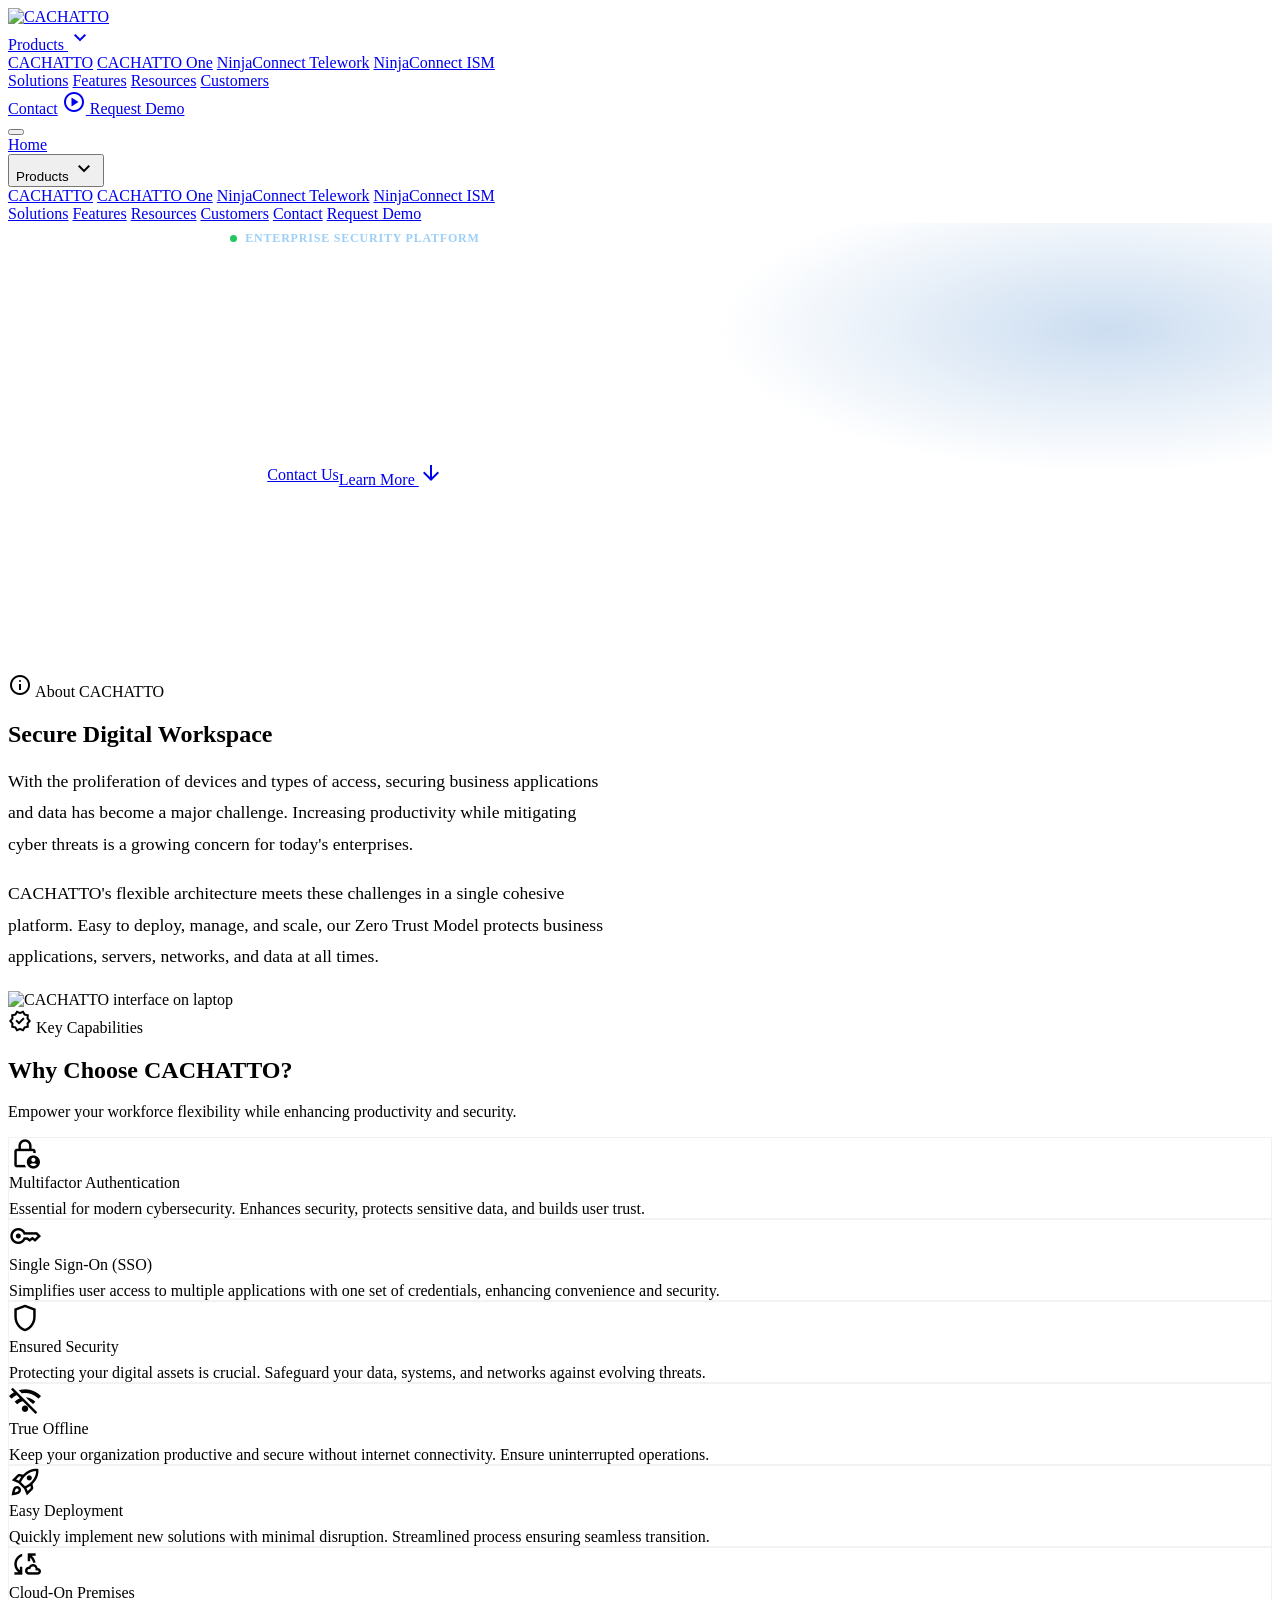
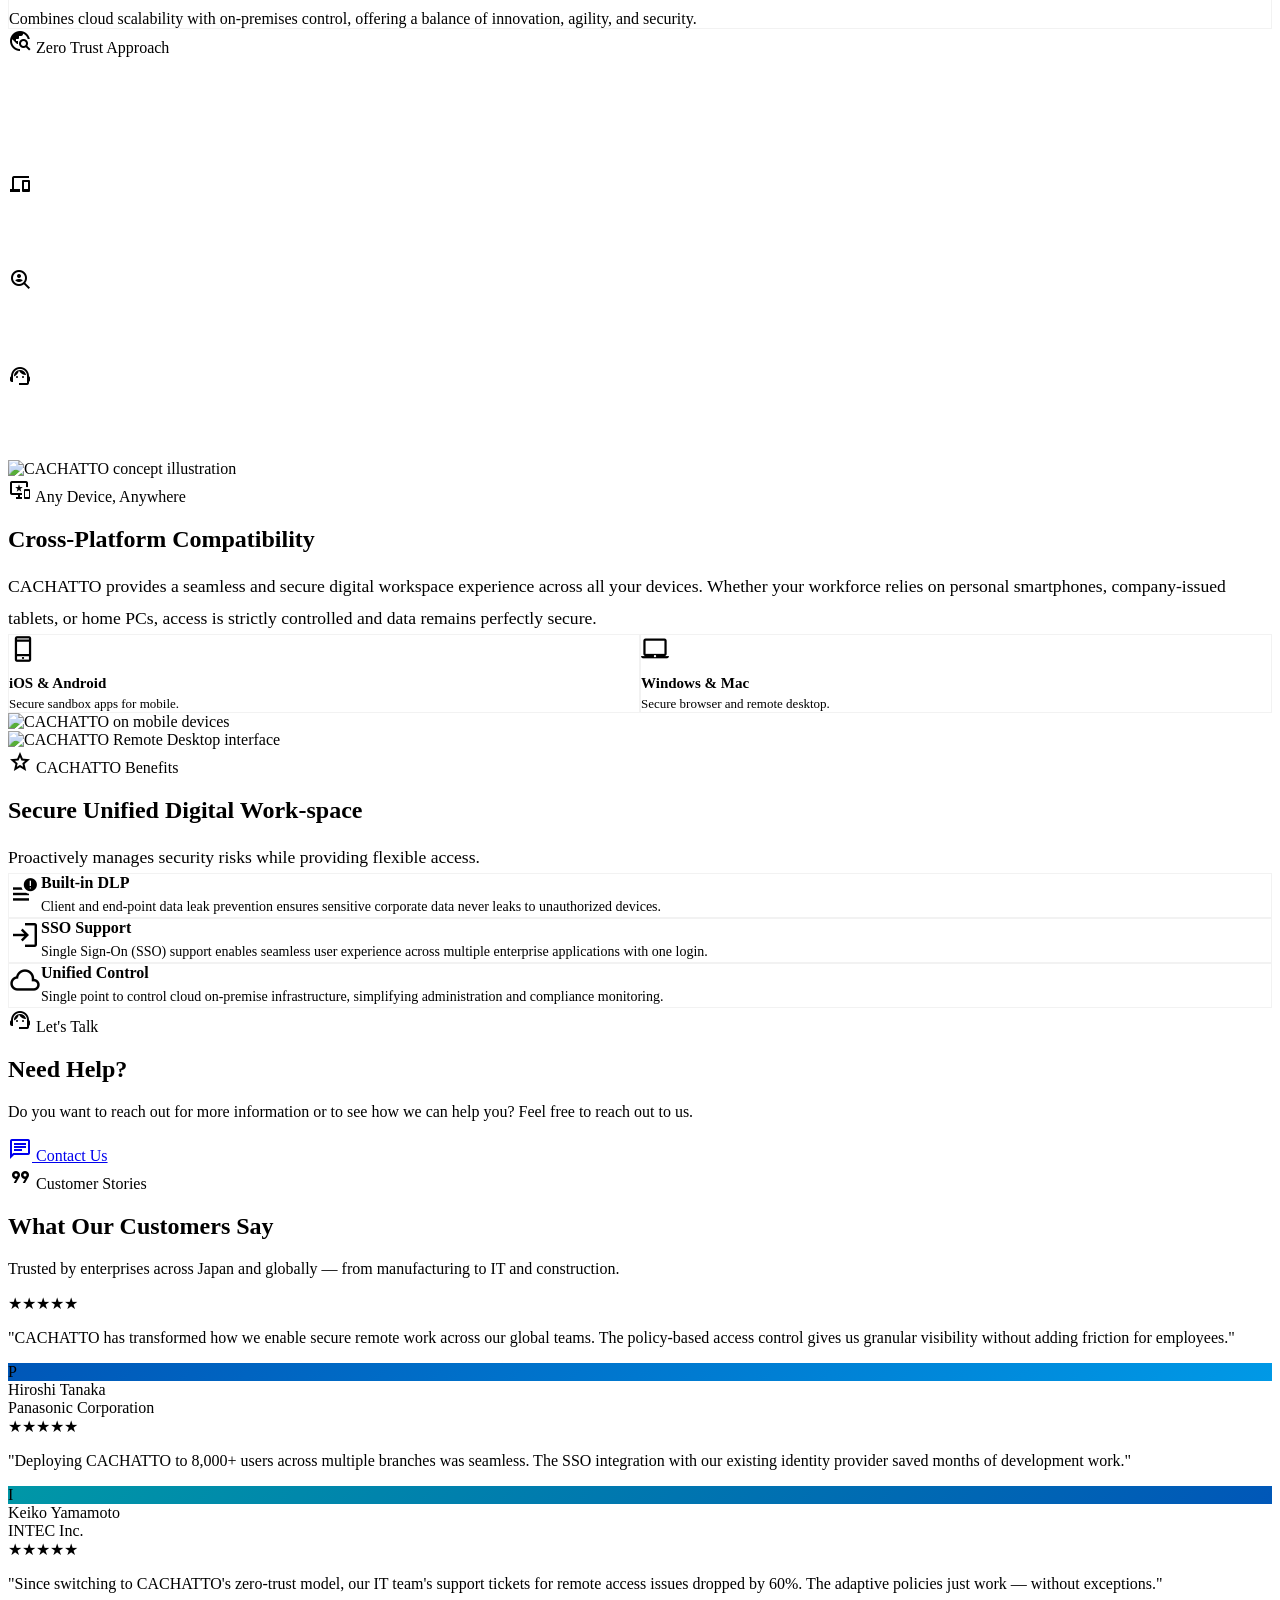
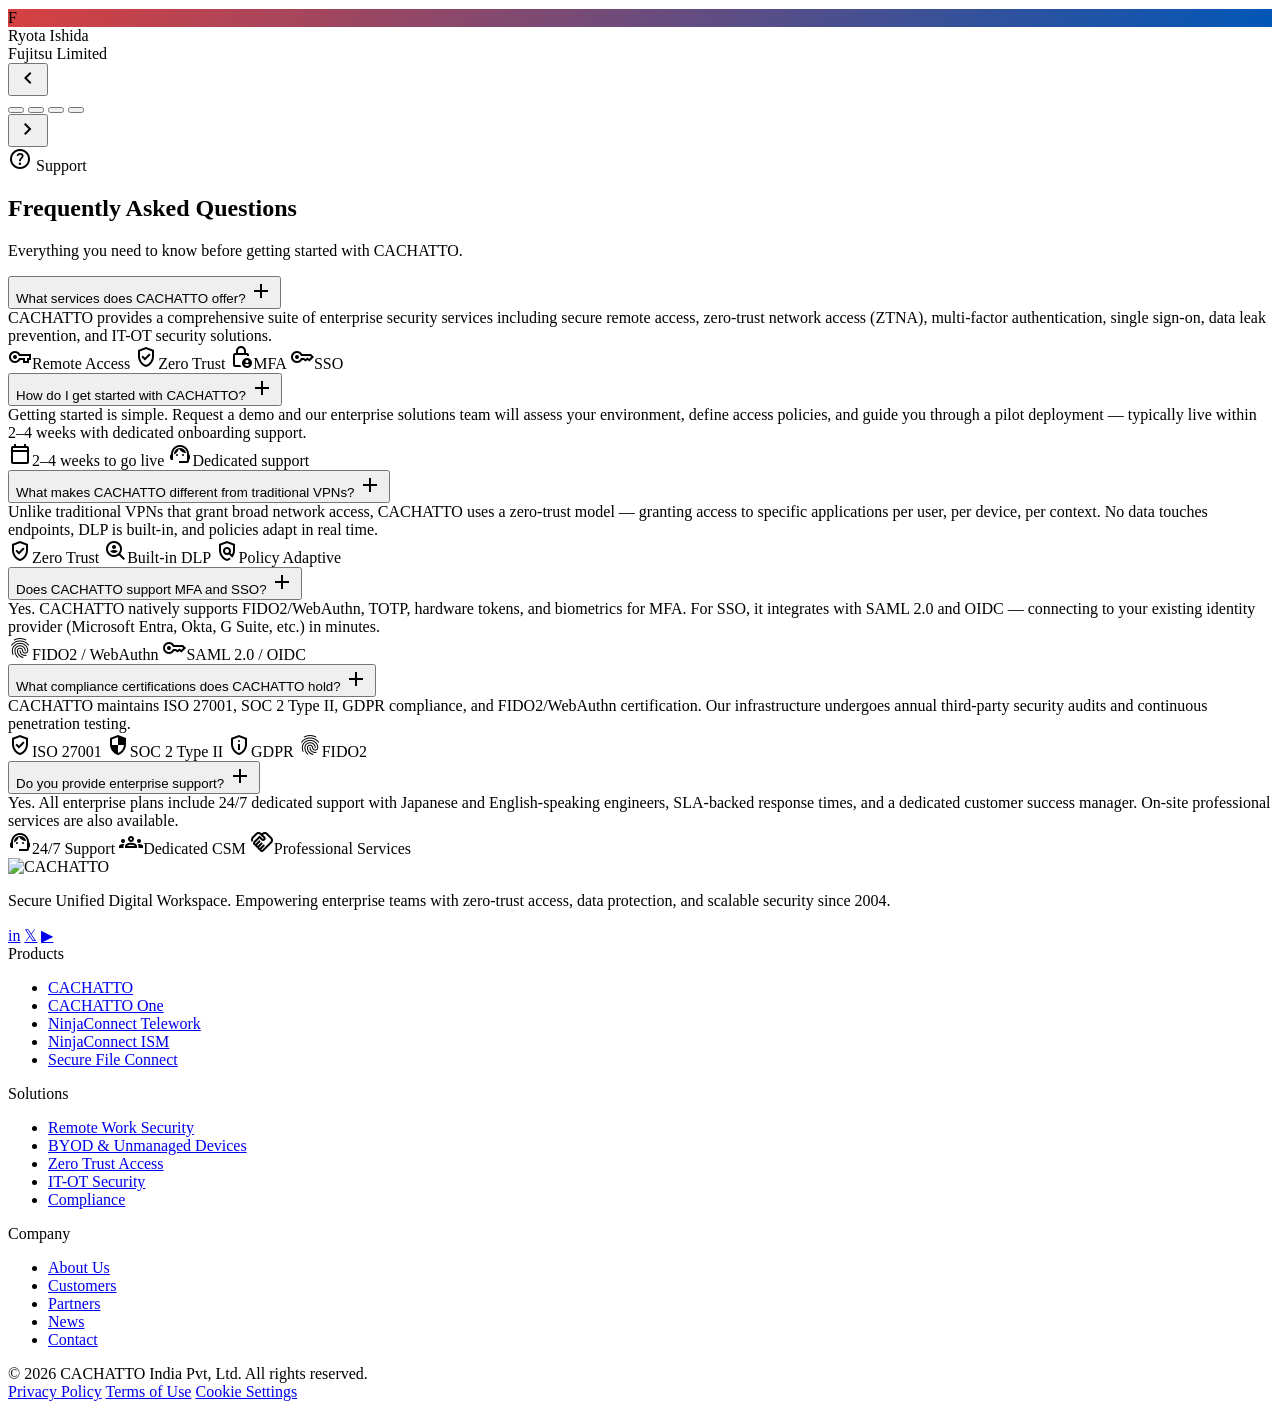
==== commit a59991d4: "Add CACHATTO One landing page and supporting assets including new CSS sections and product imagery" ====
--- a/cachatto.html
+++ b/cachatto.html
@@ -19,7 +19,7 @@
   <link rel="stylesheet"
     href="https://fonts.googleapis.com/css2?family=Material+Symbols+Outlined:opsz,wght,FILL,GRAD@24,400,0,0" />
 
-  <link rel="stylesheet" href="style.css" />
+  <link rel="stylesheet" href="css/main.css" />
 </head>
 
 <body>
@@ -31,7 +31,7 @@
     <div class="nav__inner">
 
       <a href="index.html" class="nav__logo" id="logoHome" aria-label="CACHATTO home">
-        <img src="Assets/logo_c1_h_clr.svg" alt="CACHATTO" width="140" height="28" />
+        <img src="assets/images/logos/logo_c1_h_clr.svg" alt="CACHATTO" width="140" height="28" />
       </a>
 
       <div class="nav__links" role="list">
@@ -40,6 +40,7 @@
               class="material-symbols-outlined">expand_more</span></a>
           <div class="nav__dropdown-menu">
             <a href="cachatto.html">CACHATTO</a>
+            <a href="cachatto-one.html">CACHATTO One</a>
             <a href="index.html#hero" class="slide-link" data-slide="1">NinjaConnect Telework</a>
             <a href="index.html#hero" class="slide-link" data-slide="2">NinjaConnect ISM</a>
           </div>
@@ -52,7 +53,7 @@
 
       <div class="nav__ctas">
         <a href="#contact" class="nav__contact">Contact</a>
-        <a href="#cta" class="btn btn-primary" id="navDemo">
+        <a href="brochure_cachatto_one.html" class="btn btn-primary" id="navDemo">
           <span class="material-symbols-outlined">play_circle</span>
           Request Demo
         </a>
@@ -71,6 +72,7 @@
       <button class="nav__mobile-toggle">Products <span class="material-symbols-outlined">expand_more</span></button>
       <div class="nav__mobile-menu">
         <a href="cachatto.html">CACHATTO</a>
+        <a href="cachatto-one.html">CACHATTO One</a>
         <a href="index.html#hero" class="slide-link" data-slide="1">NinjaConnect Telework</a>
         <a href="index.html#hero" class="slide-link" data-slide="2">NinjaConnect ISM</a>
       </div>
@@ -80,7 +82,7 @@
     <a href="index.html#articles">Resources</a>
     <a href="index.html#testimonials">Customers</a>
     <a href="#contact">Contact</a>
-    <a href="#cta" class="btn btn-primary">Request Demo</a>
+    <a href="brochure_cachatto_one.html" class="btn btn-primary">Request Demo</a>
   </nav>
 
 
@@ -154,7 +156,7 @@
         </p>
       </div>
       <div class="split-image-wrapper fade-up d1">
-        <img src="Assets/device_cscsw.webp" alt="CACHATTO interface on laptop" loading="lazy" />
+        <img src="assets/images/products/device_cscsw.webp" alt="CACHATTO interface on laptop" loading="lazy" />
       </div>
     </div>
   </section>
@@ -297,7 +299,7 @@
       </div>
 
       <div class="split-image-wrapper fade-up d1">
-        <img src="Assets/concept_cachatto_2.png" alt="CACHATTO concept illustration" loading="lazy" />
+        <img src="assets/images/misc/concept_cachatto_2.png" alt="CACHATTO concept illustration" loading="lazy" />
       </div>
     </div>
   </section>
@@ -338,7 +340,7 @@
       </div>
 
       <div class="split-image-wrapper fade-up d1">
-        <img src="Assets/device_cscad.webp" alt="CACHATTO on mobile devices" loading="lazy" />
+        <img src="assets/images/products/device_cscad.webp" alt="CACHATTO on mobile devices" loading="lazy" />
       </div>
     </div>
   </section>
@@ -349,7 +351,7 @@
   <section class="section policy-section" id="benefits">
     <div class="split-layout">
       <div class="split-image-wrapper fade-up">
-        <img src="Assets/device_crd.webp" alt="CACHATTO Remote Desktop interface" loading="lazy" />
+        <img src="assets/images/products/device_crd.webp" alt="CACHATTO Remote Desktop interface" loading="lazy" />
       </div>
 
       <div class="split-text fade-up d1">
@@ -638,7 +640,7 @@
 
       <div class="footer__brand">
         <div class="footer__logo">
-          <img src="Assets/logo_c1_h_clr.svg" alt="CACHATTO" width="130" height="26" />
+          <img src="assets/images/logos/logo_c1_h_clr.svg" alt="CACHATTO" width="130" height="26" />
         </div>
         <p class="footer__tagline">
           Secure Unified Digital Workspace. Empowering enterprise teams with zero-trust access, data protection, and
@@ -655,6 +657,7 @@
         <div class="footer__col-title">Products</div>
         <ul>
           <li><a href="#">CACHATTO</a></li>
+          <li><a href="cachatto-one.html">CACHATTO One</a></li>
           <li><a href="#">NinjaConnect Telework</a></li>
           <li><a href="#">NinjaConnect ISM</a></li>
           <li><a href="#">Secure File Connect</a></li>
@@ -687,7 +690,7 @@
 
     <div class="footer__bottom">
       <span class="footer__copy">
-        &copy; 2025 e-Gate International Inc. All rights reserved.
+        &copy; 2026 CACHATTO India Pvt, Ltd. All rights reserved.
       </span>
       <nav class="footer__legal" aria-label="Legal links">
         <a href="#">Privacy Policy</a>
@@ -697,7 +700,7 @@
     </div>
   </footer>
 
-  <script src="script.js"></script>
+  <script type="module" src="js/main.js"></script>
 </body>
 
 </html>
--- a/css/main.css
+++ b/css/main.css
@@ -0,0 +1,38 @@
+/* ============================================================
+   CACHATTO – Master CSS
+   Imports all modular stylesheets in dependency order.
+   ============================================================ */
+
+/* ── Base ───────────────────────────────────────────────────── */
+@import "base/variables.css";
+@import "base/reset.css";
+@import "base/typography.css";
+@import "base/utilities.css";
+@import "base/animations.css";
+
+/* ── Components ─────────────────────────────────────────────── */
+@import "components/buttons.css";
+@import "components/nav.css";
+@import "components/footer.css";
+
+/* ── Sections ───────────────────────────────────────────────── */
+@import "sections/hero.css";
+@import "sections/customer-showcase.css";
+@import "sections/trust-bar.css";
+@import "sections/policy.css";
+@import "sections/perimeter.css";
+@import "sections/usecases.css";
+@import "sections/features.css";
+@import "sections/articles.css";
+@import "sections/testimonials.css";
+@import "sections/faq.css";
+@import "sections/cta-banner.css";
+@import "sections/product-lineup.css";
+@import "sections/partnerships.css";
+@import "sections/trusted-clients.css";
+@import "sections/brochure.css";
+@import "sections/three-metrics.css";
+@import "sections/ideal-customer.css";
+
+/* ── Responsive (must be last) ──────────────────────────────── */
+@import "base/responsive.css";
